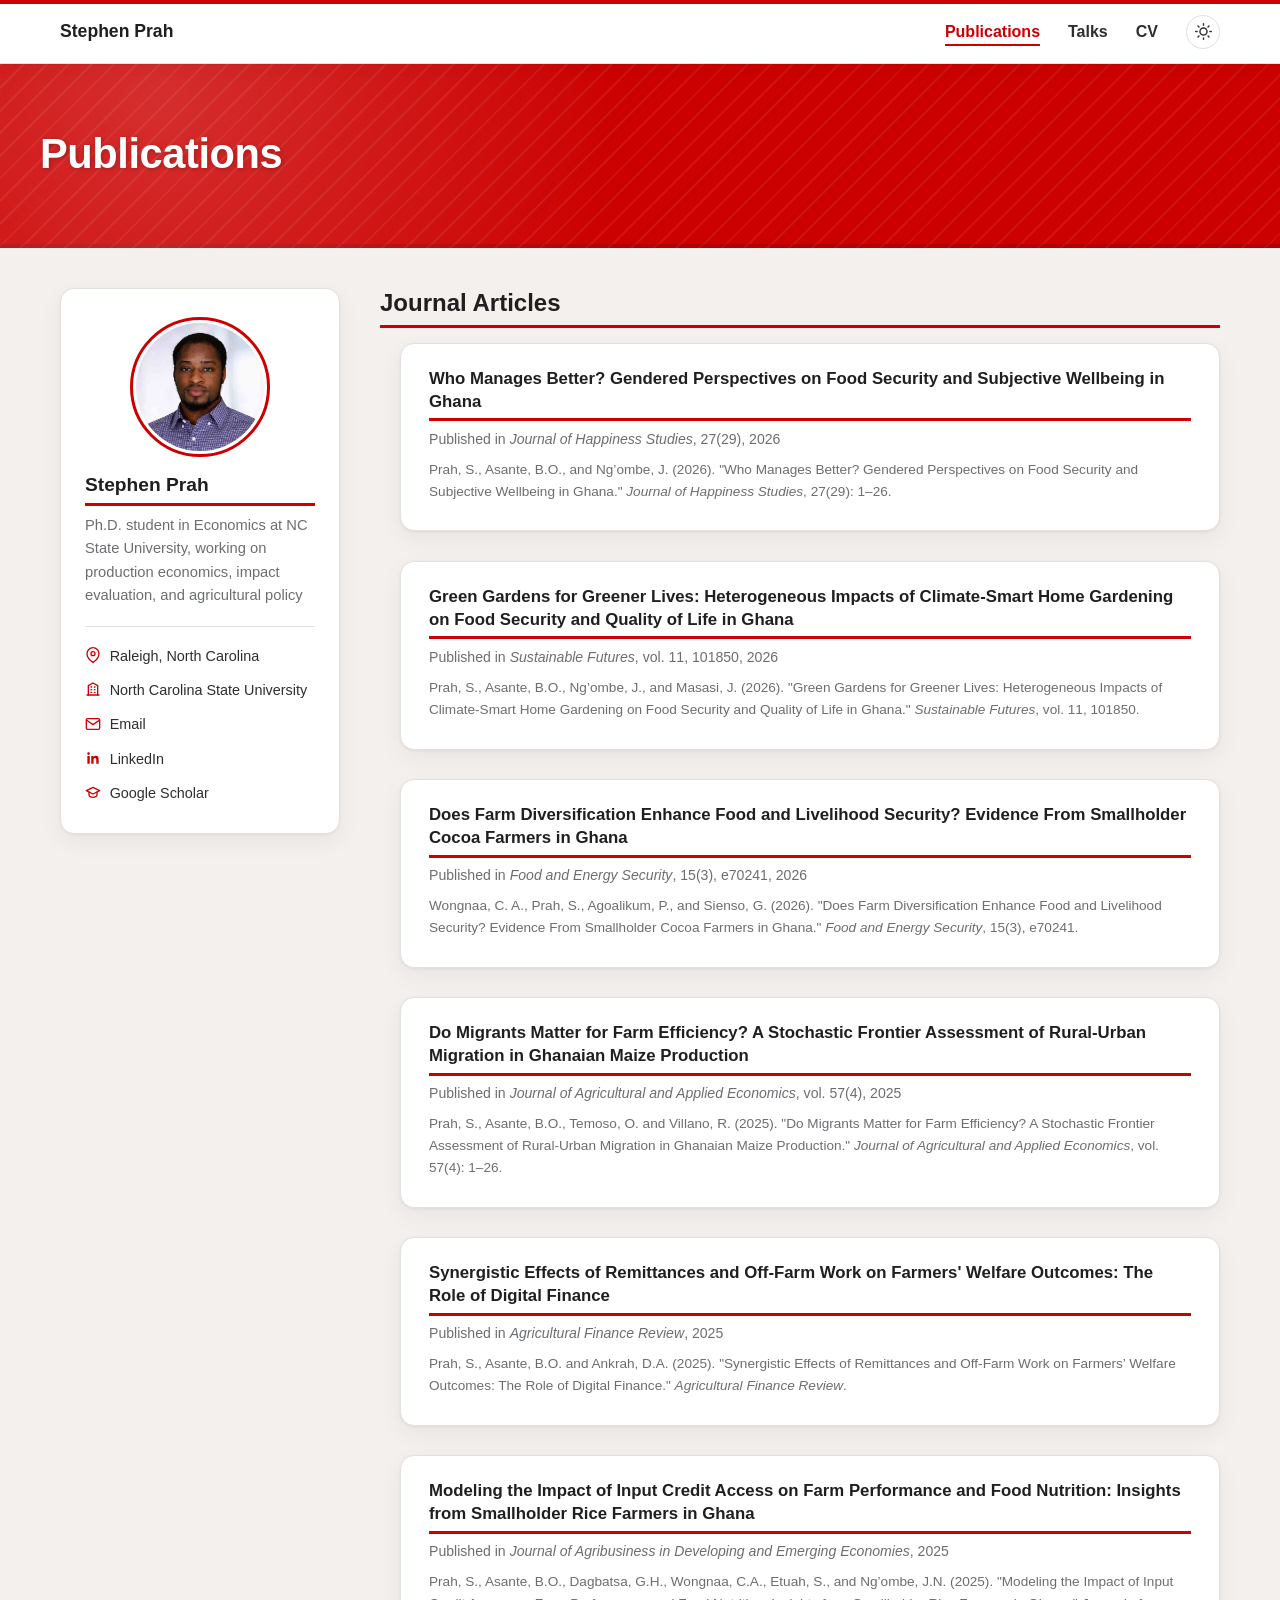
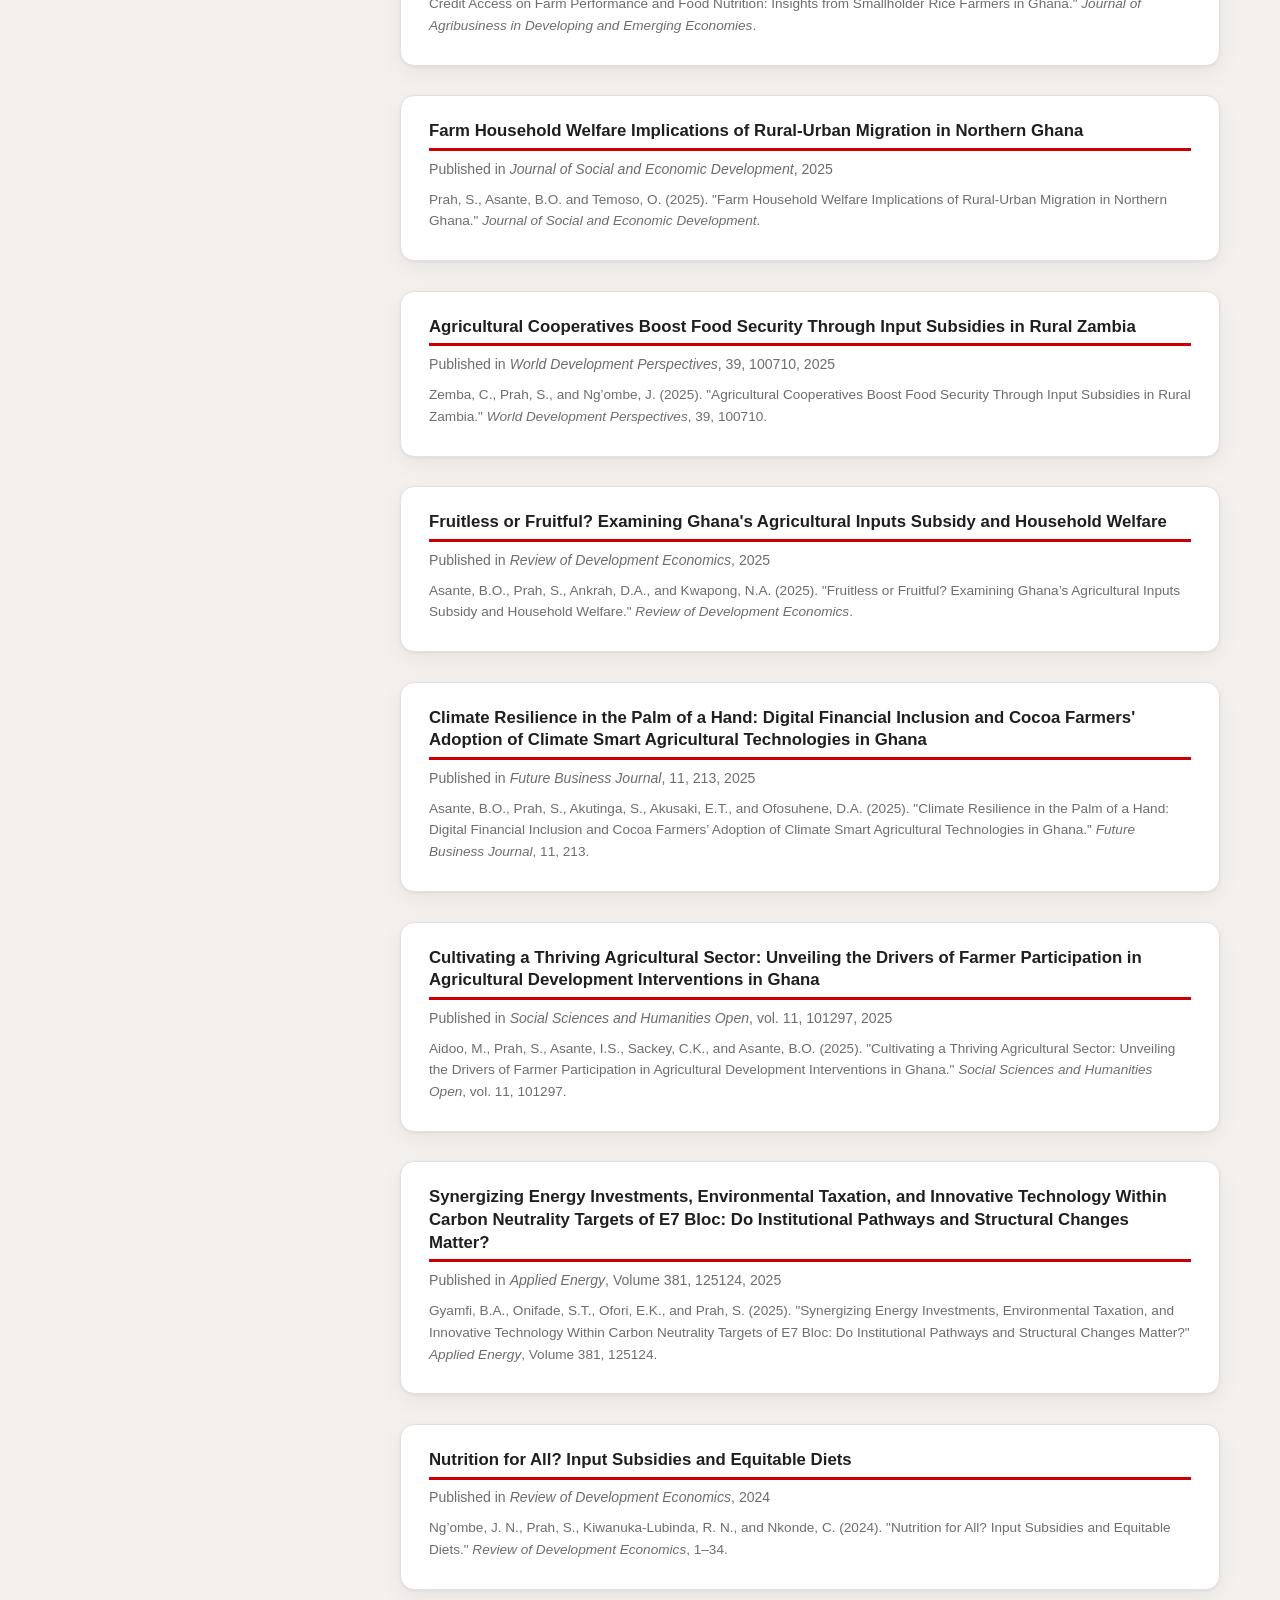
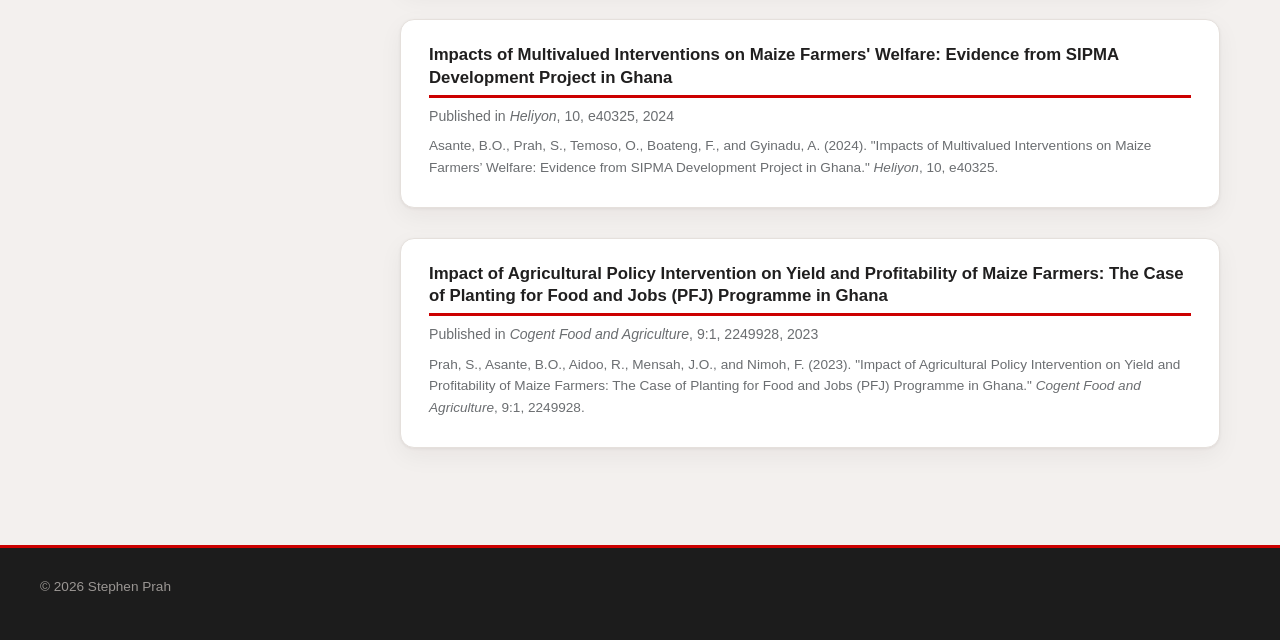
==== publications.html @ 82291e4b "removed duplicate publications" ====
<!doctype html>
<html lang="en">
<head>
<meta charset="utf-8">
<meta name="viewport" content="width=device-width, initial-scale=1">
<title>Publications | Stephen Prah</title>
<meta name="description" content="Selected publications by Stephen Prah">
<link rel="icon" type="image/svg+xml" href="images/favicon.svg">
<link rel="icon" type="image/png" sizes="32x32" href="images/favicon-32x32.png">
<link rel="stylesheet" href="assets/css/style.css">
<script>
  (function(){var p=new URLSearchParams(location.search);var u=p.get("theme");var t=(u==="dark"||u==="light")?u:localStorage.getItem("theme");if(t==="dark"||t==="light"){document.documentElement.setAttribute("data-theme",t);try{localStorage.setItem("theme",t);}catch(e){}}})();
</script>
</head>
<body>

<header class="masthead">
  <div class="masthead__inner">
    <a class="site-title" href="index.html">Stephen Prah</a>
    <nav class="nav">
      <ul class="nav__links">
        <li><a href="publications.html" aria-current="page">Publications</a></li>
        <li><a href="talks.html">Talks</a></li>
        <li><a href="cv.html">CV</a></li>
      </ul>
      <button class="theme-toggle" type="button" aria-label="Toggle dark mode">
        <svg class="icon-sun" viewBox="0 0 24 24" fill="none" stroke="currentColor" stroke-width="2" stroke-linecap="round" stroke-linejoin="round"><circle cx="12" cy="12" r="5"></circle><path d="M12 1v2M12 21v2M4.22 4.22l1.42 1.42M18.36 18.36l1.42 1.42M1 12h2M21 12h2M4.22 19.78l1.42-1.42M18.36 5.64l1.42-1.42"></path></svg>
        <svg class="icon-moon" viewBox="0 0 24 24" fill="none" stroke="currentColor" stroke-width="2" stroke-linecap="round" stroke-linejoin="round"><path d="M21 12.79A9 9 0 1 1 11.21 3 7 7 0 0 0 21 12.79z"></path></svg>
      </button>
      <button class="nav-toggle" type="button" aria-label="Toggle navigation" aria-expanded="false">
        <svg viewBox="0 0 24 24" fill="none" stroke="currentColor" stroke-width="2" stroke-linecap="round" stroke-linejoin="round"><line x1="3" y1="6" x2="21" y2="6"></line><line x1="3" y1="12" x2="21" y2="12"></line><line x1="3" y1="18" x2="21" y2="18"></line></svg>
      </button>
    </nav>
  </div>
</header>

<section class="hero">
  <div class="hero__inner">
    <h1>Publications</h1>
  </div>
</section>

<div class="layout">
  <aside class="sidebar">
    <div class="sidebar__card">
      <img class="avatar" src="images/profile_steve.jpg" alt="Stephen Prah">
      <h2 class="sidebar__name">Stephen Prah</h2>
      <p class="sidebar__bio">Ph.D. student in Economics at NC State University, working on production economics, impact evaluation, and agricultural policy</p>
      <ul class="sidebar__meta">
        <li>
          <svg viewBox="0 0 24 24" fill="none" stroke="currentColor" stroke-width="2" stroke-linecap="round" stroke-linejoin="round"><path d="M21 10c0 7-9 13-9 13s-9-6-9-13a9 9 0 0 1 18 0z"></path><circle cx="12" cy="10" r="3"></circle></svg>
          Raleigh, North Carolina
        </li>
        <li>
          <svg viewBox="0 0 24 24" fill="none" stroke="currentColor" stroke-width="2" stroke-linecap="round" stroke-linejoin="round"><path d="M3 21h18"></path><path d="M5 21V7l7-4 7 4v14"></path><path d="M9 9h1"></path><path d="M14 9h1"></path><path d="M9 13h1"></path><path d="M14 13h1"></path><path d="M9 17h1"></path><path d="M14 17h1"></path></svg>
          North Carolina State University
        </li>
        <li>
          <svg viewBox="0 0 24 24" fill="none" stroke="currentColor" stroke-width="2" stroke-linecap="round" stroke-linejoin="round"><path d="M4 4h16c1.1 0 2 .9 2 2v12c0 1.1-.9 2-2 2H4c-1.1 0-2-.9-2-2V6c0-1.1.9-2 2-2z"></path><path d="M22 6l-10 7L2 6"></path></svg>
          <a href="mailto:sprah@ncsu.edu">Email</a>
        </li>
        <li>
          <svg viewBox="0 0 24 24" fill="currentColor"><path d="M20.45 20.45h-3.55v-5.57c0-1.33-.02-3.04-1.85-3.04-1.85 0-2.14 1.45-2.14 2.94v5.67H9.36V9h3.41v1.56h.05c.47-.9 1.64-1.85 3.38-1.85 3.6 0 4.27 2.37 4.27 5.46v6.28zM5.34 7.43a2.06 2.06 0 1 1 0-4.12 2.06 2.06 0 0 1 0 4.12zM7.12 20.45H3.56V9h3.56v11.45z"/></svg>
          <a href="https://www.linkedin.com/in/stephen-prah-012b90111/" target="_blank" rel="noopener">LinkedIn</a>
        </li>
        <li>
          <svg viewBox="0 0 24 24" fill="none" stroke="currentColor" stroke-width="2" stroke-linecap="round" stroke-linejoin="round"><path d="M22 10L12 5 2 10l10 5 10-5z"></path><path d="M6 12v5c0 1.1 2.7 3 6 3s6-1.9 6-3v-5"></path></svg>
          <a href="https://scholar.google.com/citations?user=n-KJmvEAAAAJ&hl=id" target="_blank" rel="noopener">Google Scholar</a>
        </li>
      </ul>
    </div>
  </aside>

  <main class="content">
    <h2>Journal Articles</h2>
    <ul class="entry-list">

     
      <li class="entry-card">
        <h3>Who Manages Better? Gendered Perspectives on Food Security and Subjective Wellbeing in Ghana</h3>
        <p class="entry-venue">Published in <i>Journal of Happiness Studies</i>, 27(29), 2026</p>
        <p class="entry-citation">Prah, S., Asante, B.O., and Ng&rsquo;ombe, J. (2026). &quot;Who Manages Better? Gendered Perspectives on Food Security and Subjective Wellbeing in Ghana.&quot; <i>Journal of Happiness Studies</i>, 27(29): 1&ndash;26.</p>
      </li>

      <li class="entry-card">
        <h3>Green Gardens for Greener Lives: Heterogeneous Impacts of Climate-Smart Home Gardening on Food Security and Quality of Life in Ghana</h3>
        <p class="entry-venue">Published in <i>Sustainable Futures</i>, vol. 11, 101850, 2026</p>
        <p class="entry-citation">Prah, S., Asante, B.O., Ng&rsquo;ombe, J., and Masasi, J. (2026). &quot;Green Gardens for Greener Lives: Heterogeneous Impacts of Climate-Smart Home Gardening on Food Security and Quality of Life in Ghana.&quot; <i>Sustainable Futures</i>, vol. 11, 101850.</p>
      </li>

      <li class="entry-card">
        <h3>Does Farm Diversification Enhance Food and Livelihood Security? Evidence From Smallholder Cocoa Farmers in Ghana</h3>
        <p class="entry-venue">Published in <i>Food and Energy Security</i>, 15(3), e70241, 2026</p>
        <p class="entry-citation">Wongnaa, C. A., Prah, S., Agoalikum, P., and Sienso, G. (2026). &quot;Does Farm Diversification Enhance Food and Livelihood Security? Evidence From Smallholder Cocoa Farmers in Ghana.&quot; <i>Food and Energy Security</i>, 15(3), e70241.</p>
      </li>

      <li class="entry-card">
        <h3>Do Migrants Matter for Farm Efficiency? A Stochastic Frontier Assessment of Rural-Urban Migration in Ghanaian Maize Production</h3>
        <p class="entry-venue">Published in <i>Journal of Agricultural and Applied Economics</i>, vol. 57(4), 2025</p>
        <p class="entry-citation">Prah, S., Asante, B.O., Temoso, O. and Villano, R. (2025). &quot;Do Migrants Matter for Farm Efficiency? A Stochastic Frontier Assessment of Rural-Urban Migration in Ghanaian Maize Production.&quot; <i>Journal of Agricultural and Applied Economics</i>, vol. 57(4): 1&ndash;26.</p>
      </li>

      <li class="entry-card">
        <h3>Synergistic Effects of Remittances and Off-Farm Work on Farmers' Welfare Outcomes: The Role of Digital Finance</h3>
        <p class="entry-venue">Published in <i>Agricultural Finance Review</i>, 2025</p>
        <p class="entry-citation">Prah, S., Asante, B.O. and Ankrah, D.A. (2025). &quot;Synergistic Effects of Remittances and Off-Farm Work on Farmers&rsquo; Welfare Outcomes: The Role of Digital Finance.&quot; <i>Agricultural Finance Review</i>.</p>
      </li>

      <li class="entry-card">
        <h3>Modeling the Impact of Input Credit Access on Farm Performance and Food Nutrition: Insights from Smallholder Rice Farmers in Ghana</h3>
        <p class="entry-venue">Published in <i>Journal of Agribusiness in Developing and Emerging Economies</i>, 2025</p>
        <p class="entry-citation">Prah, S., Asante, B.O., Dagbatsa, G.H., Wongnaa, C.A., Etuah, S., and Ng&rsquo;ombe, J.N. (2025). &quot;Modeling the Impact of Input Credit Access on Farm Performance and Food Nutrition: Insights from Smallholder Rice Farmers in Ghana.&quot; <i>Journal of Agribusiness in Developing and Emerging Economies</i>.</p>
      </li>

      <li class="entry-card">
        <h3>Farm Household Welfare Implications of Rural-Urban Migration in Northern Ghana</h3>
        <p class="entry-venue">Published in <i>Journal of Social and Economic Development</i>, 2025</p>
        <p class="entry-citation">Prah, S., Asante, B.O. and Temoso, O. (2025). &quot;Farm Household Welfare Implications of Rural-Urban Migration in Northern Ghana.&quot; <i>Journal of Social and Economic Development</i>.</p>
      </li>

      <li class="entry-card">
        <h3>Agricultural Cooperatives Boost Food Security Through Input Subsidies in Rural Zambia</h3>
        <p class="entry-venue">Published in <i>World Development Perspectives</i>, 39, 100710, 2025</p>
        <p class="entry-citation">Zemba, C., Prah, S., and Ng&rsquo;ombe, J. (2025). &quot;Agricultural Cooperatives Boost Food Security Through Input Subsidies in Rural Zambia.&quot; <i>World Development Perspectives</i>, 39, 100710.</p>
      </li>

      <li class="entry-card">
        <h3>Fruitless or Fruitful? Examining Ghana's Agricultural Inputs Subsidy and Household Welfare</h3>
        <p class="entry-venue">Published in <i>Review of Development Economics</i>, 2025</p>
        <p class="entry-citation">Asante, B.O., Prah, S., Ankrah, D.A., and Kwapong, N.A. (2025). &quot;Fruitless or Fruitful? Examining Ghana&rsquo;s Agricultural Inputs Subsidy and Household Welfare.&quot; <i>Review of Development Economics</i>.</p>
      </li>

      <li class="entry-card">
        <h3>Climate Resilience in the Palm of a Hand: Digital Financial Inclusion and Cocoa Farmers' Adoption of Climate Smart Agricultural Technologies in Ghana</h3>
        <p class="entry-venue">Published in <i>Future Business Journal</i>, 11, 213, 2025</p>
        <p class="entry-citation">Asante, B.O., Prah, S., Akutinga, S., Akusaki, E.T., and Ofosuhene, D.A. (2025). &quot;Climate Resilience in the Palm of a Hand: Digital Financial Inclusion and Cocoa Farmers&rsquo; Adoption of Climate Smart Agricultural Technologies in Ghana.&quot; <i>Future Business Journal</i>, 11, 213.</p>
      </li>

      <li class="entry-card">
        <h3>Cultivating a Thriving Agricultural Sector: Unveiling the Drivers of Farmer Participation in Agricultural Development Interventions in Ghana</h3>
        <p class="entry-venue">Published in <i>Social Sciences and Humanities Open</i>, vol. 11, 101297, 2025</p>
        <p class="entry-citation">Aidoo, M., Prah, S., Asante, I.S., Sackey, C.K., and Asante, B.O. (2025). &quot;Cultivating a Thriving Agricultural Sector: Unveiling the Drivers of Farmer Participation in Agricultural Development Interventions in Ghana.&quot; <i>Social Sciences and Humanities Open</i>, vol. 11, 101297.</p>
      </li>

      <li class="entry-card">
        <h3>Synergizing Energy Investments, Environmental Taxation, and Innovative Technology Within Carbon Neutrality Targets of E7 Bloc: Do Institutional Pathways and Structural Changes Matter?</h3>
        <p class="entry-venue">Published in <i>Applied Energy</i>, Volume 381, 125124, 2025</p>
        <p class="entry-citation">Gyamfi, B.A., Onifade, S.T., Ofori, E.K., and Prah, S. (2025). &quot;Synergizing Energy Investments, Environmental Taxation, and Innovative Technology Within Carbon Neutrality Targets of E7 Bloc: Do Institutional Pathways and Structural Changes Matter?&quot; <i>Applied Energy</i>, Volume 381, 125124.</p>
      </li>

      <li class="entry-card">
        <h3>Nutrition for All? Input Subsidies and Equitable Diets</h3>
        <p class="entry-venue">Published in <i>Review of Development Economics</i>, 2024</p>
        <p class="entry-citation">Ng&rsquo;ombe, J. N., Prah, S., Kiwanuka-Lubinda, R. N., and Nkonde, C. (2024). &quot;Nutrition for All? Input Subsidies and Equitable Diets.&quot; <i>Review of Development Economics</i>, 1&ndash;34.</p>
      </li>

      <li class="entry-card">
        <h3>Impacts of Multivalued Interventions on Maize Farmers' Welfare: Evidence from SIPMA Development Project in Ghana</h3>
        <p class="entry-venue">Published in <i>Heliyon</i>, 10, e40325, 2024</p>
        <p class="entry-citation">Asante, B.O., Prah, S., Temoso, O., Boateng, F., and Gyinadu, A. (2024). &quot;Impacts of Multivalued Interventions on Maize Farmers&rsquo; Welfare: Evidence from SIPMA Development Project in Ghana.&quot; <i>Heliyon</i>, 10, e40325.</p>
      </li>

      <li class="entry-card">
        <h3>Impact of Agricultural Policy Intervention on Yield and Profitability of Maize Farmers: The Case of Planting for Food and Jobs (PFJ) Programme in Ghana</h3>
        <p class="entry-venue">Published in <i>Cogent Food and Agriculture</i>, 9:1, 2249928, 2023</p>
        <p class="entry-citation">Prah, S., Asante, B.O., Aidoo, R., Mensah, J.O., and Nimoh, F. (2023). &quot;Impact of Agricultural Policy Intervention on Yield and Profitability of Maize Farmers: The Case of Planting for Food and Jobs (PFJ) Programme in Ghana.&quot; <i>Cogent Food and Agriculture</i>, 9:1, 2249928.</p>
      </li>

    </ul>
  </main>
</div>

<footer class="site-footer">
  <div class="site-footer__inner">
    <p>&copy; 2026 Stephen Prah</p>
  </div>
</footer>

<script src="assets/js/main.js"></script>
</body>
</html>
---- assets/css/style.css ----
/* ==========================================================================
   Stephen Prah — personal site
   Design system: NC State red brand, tinted canvas + elevated white cards,
   textured hero bands, pill tags. Plain CSS, no build step, light/dark mode
   via [data-theme] with a localStorage-backed toggle (falls back to the
   OS preference on first visit).
   ========================================================================== */

/* -----------------------------------------------------------------------
   Tokens
   ----------------------------------------------------------------------- */
:root {
  --red: #cc0000;
  --red-hover: #a30000;
  --red-tint: rgba(204, 0, 0, 0.08);
  --red-border-tint: rgba(204, 0, 0, 0.28);

  --canvas: #f3f0ee;
  --card-bg: #ffffff;
  --card-border: #e5e0dc;
  --card-shadow: 0 1px 3px rgba(31, 25, 22, 0.06), 0 8px 24px rgba(31, 25, 22, 0.05);
  --card-shadow-hover: 0 4px 10px rgba(31, 25, 22, 0.1), 0 14px 32px rgba(31, 25, 22, 0.08);

  --text: #2c2e30;
  --text-light: #6b6e71;
  --heading: #201f1f;

  --masthead-bg: #ffffff;
  --masthead-border: #e5e0dc;

  --footer-bg: #1c1c1c;
  --footer-text: #d8d5d2;
  --footer-text-muted: #9a9693;

  --radius: 14px;
  --radius-sm: 8px;
  --masthead-height: 64px;
  --transition: all 0.2s ease-in-out;
}

@media (prefers-color-scheme: dark) {
  :root:not([data-theme="light"]) {
    --red: #d63333;
    --red-hover: #e05a5a;
    --red-tint: rgba(214, 51, 51, 0.14);
    --red-border-tint: rgba(214, 51, 51, 0.4);

    --canvas: #121212;
    --card-bg: #201f1f;
    --card-border: #333030;
    --card-shadow: 0 1px 3px rgba(0, 0, 0, 0.4), 0 8px 24px rgba(0, 0, 0, 0.35);
    --card-shadow-hover: 0 4px 10px rgba(0, 0, 0, 0.5), 0 14px 32px rgba(0, 0, 0, 0.4);

    --text: #f2f2f2;
    --text-light: #b7b3b0;
    --heading: #f8f6f5;

    --masthead-bg: #1c1c1c;
    --masthead-border: #333030;

    --footer-bg: #0d0d0d;
  }
}

:root[data-theme="dark"] {
  --red: #d63333;
  --red-hover: #e05a5a;
  --red-tint: rgba(214, 51, 51, 0.14);
  --red-border-tint: rgba(214, 51, 51, 0.4);

  --canvas: #121212;
  --card-bg: #201f1f;
  --card-border: #333030;
  --card-shadow: 0 1px 3px rgba(0, 0, 0, 0.4), 0 8px 24px rgba(0, 0, 0, 0.35);
  --card-shadow-hover: 0 4px 10px rgba(0, 0, 0, 0.5), 0 14px 32px rgba(0, 0, 0, 0.4);

  --text: #f2f2f2;
  --text-light: #b7b3b0;
  --heading: #f8f6f5;

  --masthead-bg: #1c1c1c;
  --masthead-border: #333030;

  --footer-bg: #0d0d0d;
}

/* -----------------------------------------------------------------------
   Reset / base
   ----------------------------------------------------------------------- */
* { box-sizing: border-box; }

html {
  scroll-behavior: smooth;
}

body {
  margin: 0;
  padding-top: var(--masthead-height);
  background: var(--canvas);
  color: var(--text);
  font-family: -apple-system, "Segoe UI", Roboto, Helvetica, Arial, sans-serif;
  line-height: 1.6;
  -webkit-font-smoothing: antialiased;
  transition: background-color 0.2s ease, color 0.2s ease;
}

img { max-width: 100%; display: block; }

a {
  color: var(--red);
  text-decoration: underline;
  text-underline-offset: 2px;
}
a:hover { color: var(--red-hover); }

h1, h2, h3, h4 {
  color: var(--heading);
  line-height: 1.25;
  font-weight: 800;
}

h2 {
  font-size: 1.5rem;
  margin: 2em 0 0.6em;
  padding-bottom: 0.3em;
  border-bottom: 3px solid var(--red);
}
h2:first-child { margin-top: 0; }

h3 { font-size: 1.1rem; margin: 0 0 0.25em; }

p { margin: 0 0 1.1em; }

ul.plain, ul.plain li { list-style: none; margin: 0; padding: 0; }

.visually-hidden {
  position: absolute;
  width: 1px; height: 1px;
  overflow: hidden;
  clip: rect(0 0 0 0);
  white-space: nowrap;
}

/* -----------------------------------------------------------------------
   Masthead / nav
   ----------------------------------------------------------------------- */
.masthead {
  position: fixed;
  top: 0; left: 0; right: 0;
  height: var(--masthead-height);
  background: var(--masthead-bg);
  border-bottom: 1px solid var(--masthead-border);
  box-shadow: 0 1px 0 rgba(0, 0, 0, 0.04), 0 6px 16px rgba(31, 25, 22, 0.04);
  z-index: 100;
}

.masthead::before {
  content: "";
  position: absolute;
  top: 0; left: 0; width: 100%; height: 4px;
  background: var(--red);
}

.masthead__inner {
  max-width: 1200px;
  height: 100%;
  margin: 0 auto;
  padding: 0 1.25em;
  display: flex;
  align-items: center;
  justify-content: space-between;
  gap: 1em;
}

.site-title {
  font-weight: 800;
  font-size: 1.1rem;
  color: var(--heading);
  text-decoration: none;
  white-space: nowrap;
}
.site-title:hover { color: var(--heading); }

.nav {
  display: flex;
  align-items: center;
  gap: 1.75em;
}

.nav__links {
  display: flex;
  gap: 1.75em;
  list-style: none;
  margin: 0;
  padding: 0;
}

.nav__links a {
  color: var(--text);
  text-decoration: none;
  font-weight: 600;
  padding-bottom: 4px;
  border-bottom: 2px solid transparent;
}

.nav__links a:hover { color: var(--red); }

.nav__links a[aria-current="page"] {
  color: var(--red);
  border-bottom-color: var(--red);
}

.theme-toggle {
  display: inline-flex;
  align-items: center;
  justify-content: center;
  width: 34px; height: 34px;
  border-radius: 50%;
  border: 1px solid var(--card-border);
  background: var(--card-bg);
  color: var(--text);
  cursor: pointer;
  padding: 0;
}
.theme-toggle:hover { border-color: var(--red); color: var(--red); }
.theme-toggle svg { width: 17px; height: 17px; }
.theme-toggle .icon-moon { display: none; }
:root[data-theme="dark"] .theme-toggle .icon-sun { display: none; }
:root[data-theme="dark"] .theme-toggle .icon-moon { display: block; }

.nav-toggle {
  display: none;
  width: 34px; height: 34px;
  border: none;
  background: transparent;
  color: var(--text);
  cursor: pointer;
  padding: 0;
  align-items: center;
  justify-content: center;
}
.nav-toggle svg { width: 22px; height: 22px; }

@media (max-width: 720px) {
  .nav-toggle { display: inline-flex; }

  .nav__links {
    position: fixed;
    top: var(--masthead-height);
    left: 0; right: 0;
    flex-direction: column;
    gap: 0;
    background: var(--masthead-bg);
    border-bottom: 1px solid var(--masthead-border);
    max-height: 0;
    overflow: hidden;
    transition: max-height 0.2s ease;
  }

  .nav__links.is-open { max-height: 320px; }

  .nav__links li { width: 100%; }

  .nav__links a {
    display: block;
    padding: 0.9em 1.25em;
    border-bottom: 1px solid var(--masthead-border);
  }
}

/* -----------------------------------------------------------------------
   Hero band
   ----------------------------------------------------------------------- */
.hero {
  position: relative;
  padding: 4em 1.25em 3.5em;
  background-color: var(--red);
  background-image:
    radial-gradient(circle at 12% 18%, rgba(255, 255, 255, 0.18) 0%, rgba(255, 255, 255, 0) 42%),
    repeating-linear-gradient(135deg, rgba(255, 255, 255, 0.07) 0px, rgba(255, 255, 255, 0.07) 2px, rgba(255, 255, 255, 0) 2px, rgba(255, 255, 255, 0) 16px);
  border-bottom: 4px solid rgba(0, 0, 0, 0.12);
  color: #fff;
}

.hero__inner {
  max-width: 1200px;
  margin: 0 auto;
}

.hero h1 {
  margin: 0 0 0.2em;
  font-size: clamp(1.8rem, 4vw, 2.6rem);
  font-weight: 800;
  letter-spacing: -0.01em;
  color: #fff;
  text-shadow: 1px 1px 4px rgba(0, 0, 0, 0.25);
}

.hero p {
  margin: 0;
  font-size: 1.15rem;
  opacity: 0.94;
  text-shadow: 1px 1px 4px rgba(0, 0, 0, 0.2);
}

/* -----------------------------------------------------------------------
   Page layout
   ----------------------------------------------------------------------- */
.layout {
  max-width: 1200px;
  margin: 0 auto;
  padding: 2.5em 1.25em 4em;
  display: grid;
  grid-template-columns: 280px 1fr;
  gap: 2.5em;
  align-items: start;
}

@media (max-width: 900px) {
  .layout { grid-template-columns: 1fr; }
}

/* -----------------------------------------------------------------------
   Sidebar bio card
   ----------------------------------------------------------------------- */
.sidebar {
  position: sticky;
  top: calc(var(--masthead-height) + 2em);
}

@media (max-width: 900px) {
  .sidebar { position: static; }
}

.sidebar__card {
  background: var(--card-bg);
  border: 1px solid var(--card-border);
  border-radius: var(--radius);
  box-shadow: var(--card-shadow);
  padding: 1.75em 1.5em;
}

.avatar {
  width: 140px;
  height: 140px;
  border-radius: 50%;
  object-fit: cover;
  border: 3px solid var(--red);
  padding: 3px;
  margin: 0 auto 1em;
}

.sidebar__name {
  margin: 0 0 0.4em;
  font-size: 1.2rem;
  text-align: left;
}

.sidebar__bio {
  color: var(--text-light);
  font-size: 0.92rem;
  margin: 0 0 1.25em;
}

.sidebar__meta {
  list-style: none;
  margin: 0;
  padding: 1.1em 0 0;
  border-top: 1px solid var(--card-border);
  display: flex;
  flex-direction: column;
  gap: 0.7em;
}

.sidebar__meta li {
  display: flex;
  align-items: flex-start;
  gap: 0.6em;
  font-size: 0.9rem;
}

.sidebar__meta li a {
  color: var(--text);
  text-decoration: none;
}
.sidebar__meta li a:hover { color: var(--red); }

.sidebar__meta svg {
  flex: 0 0 auto;
  width: 16px;
  height: 16px;
  margin-top: 0.15em;
  color: var(--red);
}

/* -----------------------------------------------------------------------
   Main content
   ----------------------------------------------------------------------- */
.content { min-width: 0; }

.content > p:first-of-type { margin-top: 0; }

/* -----------------------------------------------------------------------
   Pills
   ----------------------------------------------------------------------- */
.pill-row {
  display: flex;
  flex-wrap: wrap;
  gap: 0.5em;
  margin: 0.75em 0 1.5em;
  padding: 0;
  list-style: none;
}

.pill {
  display: inline-block;
  padding: 0.4em 0.95em;
  border-radius: 999px;
  background: var(--red-tint);
  color: var(--red);
  border: 1px solid var(--red-border-tint);
  font-size: 0.85em;
  font-weight: 600;
  line-height: 1.4;
}

/* -----------------------------------------------------------------------
   Lists (CV bullet sections)
   ----------------------------------------------------------------------- */
.content ul:not(.pill-row):not(.plain) {
  padding-left: 1.25em;
  margin: 0 0 1.5em;
}
.content ul:not(.pill-row):not(.plain) li {
  margin-bottom: 0.6em;
}

.subtle-list {
  color: var(--text-light);
  font-size: 0.95rem;
}

/* -----------------------------------------------------------------------
   Entry cards (publications / talks)
   ----------------------------------------------------------------------- */
.entry-list {
  display: flex;
  flex-direction: column;
  gap: 1.25em;
  margin: 0 0 1.5em;
  padding: 0;
  list-style: none;
}

.entry-card {
  background: var(--card-bg);
  border: 1px solid var(--card-border);
  border-radius: var(--radius);
  padding: 1.5em 1.75em 1.75em;
  box-shadow: var(--card-shadow);
  transition: box-shadow 0.2s ease, transform 0.2s ease;
}

.entry-card:hover {
  box-shadow: var(--card-shadow-hover);
  transform: translateY(-2px);
}

.entry-card h3 {
  margin-bottom: 0.4em;
  padding-bottom: 0.3em;
  border-bottom: 3px solid var(--red);
  font-size: 1.05rem;
  line-height: 1.35;
}

.entry-card .entry-venue {
  font-size: 0.88rem;
  color: var(--text-light);
  margin: 0 0 0.6em;
}

.entry-card .entry-excerpt {
  margin: 0 0 0.6em;
}

.entry-card .entry-citation {
  font-size: 0.85rem;
  color: var(--text-light);
  margin: 0;
}

.entry-card--compact {
  padding: 1.1em 1.4em 1.3em;
}
.entry-card--compact h3 { font-size: 0.98rem; }

/* -----------------------------------------------------------------------
   Footer
   ----------------------------------------------------------------------- */
.site-footer {
  background: var(--footer-bg);
  color: var(--footer-text-muted);
  border-top: 3px solid var(--red);
  padding: 2em 1.25em;
  font-size: 0.85rem;
}

.site-footer__inner {
  max-width: 1200px;
  margin: 0 auto;
}

.site-footer a { color: var(--footer-text); }

/* -----------------------------------------------------------------------
   Utility
   ----------------------------------------------------------------------- */
.section-note {
  color: var(--text-light);
  font-size: 0.92rem;
  margin-top: -0.75em;
}
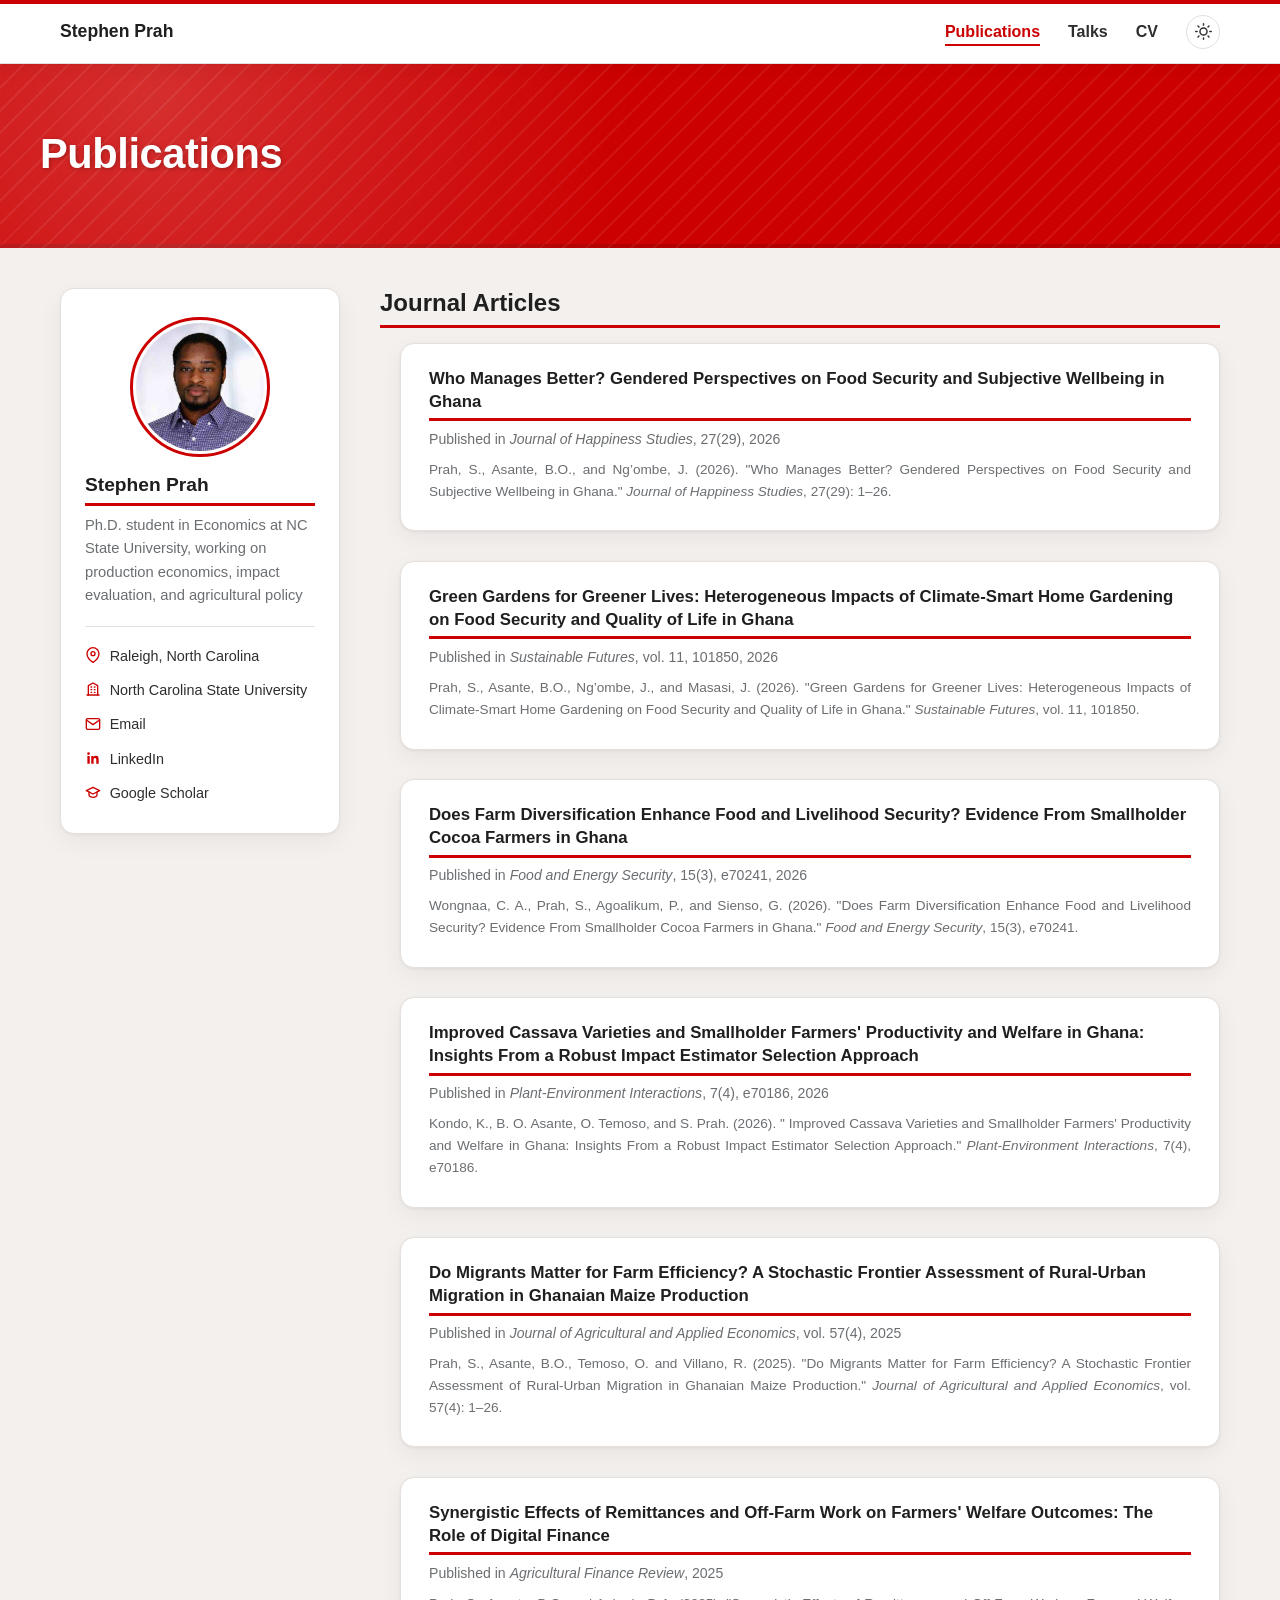
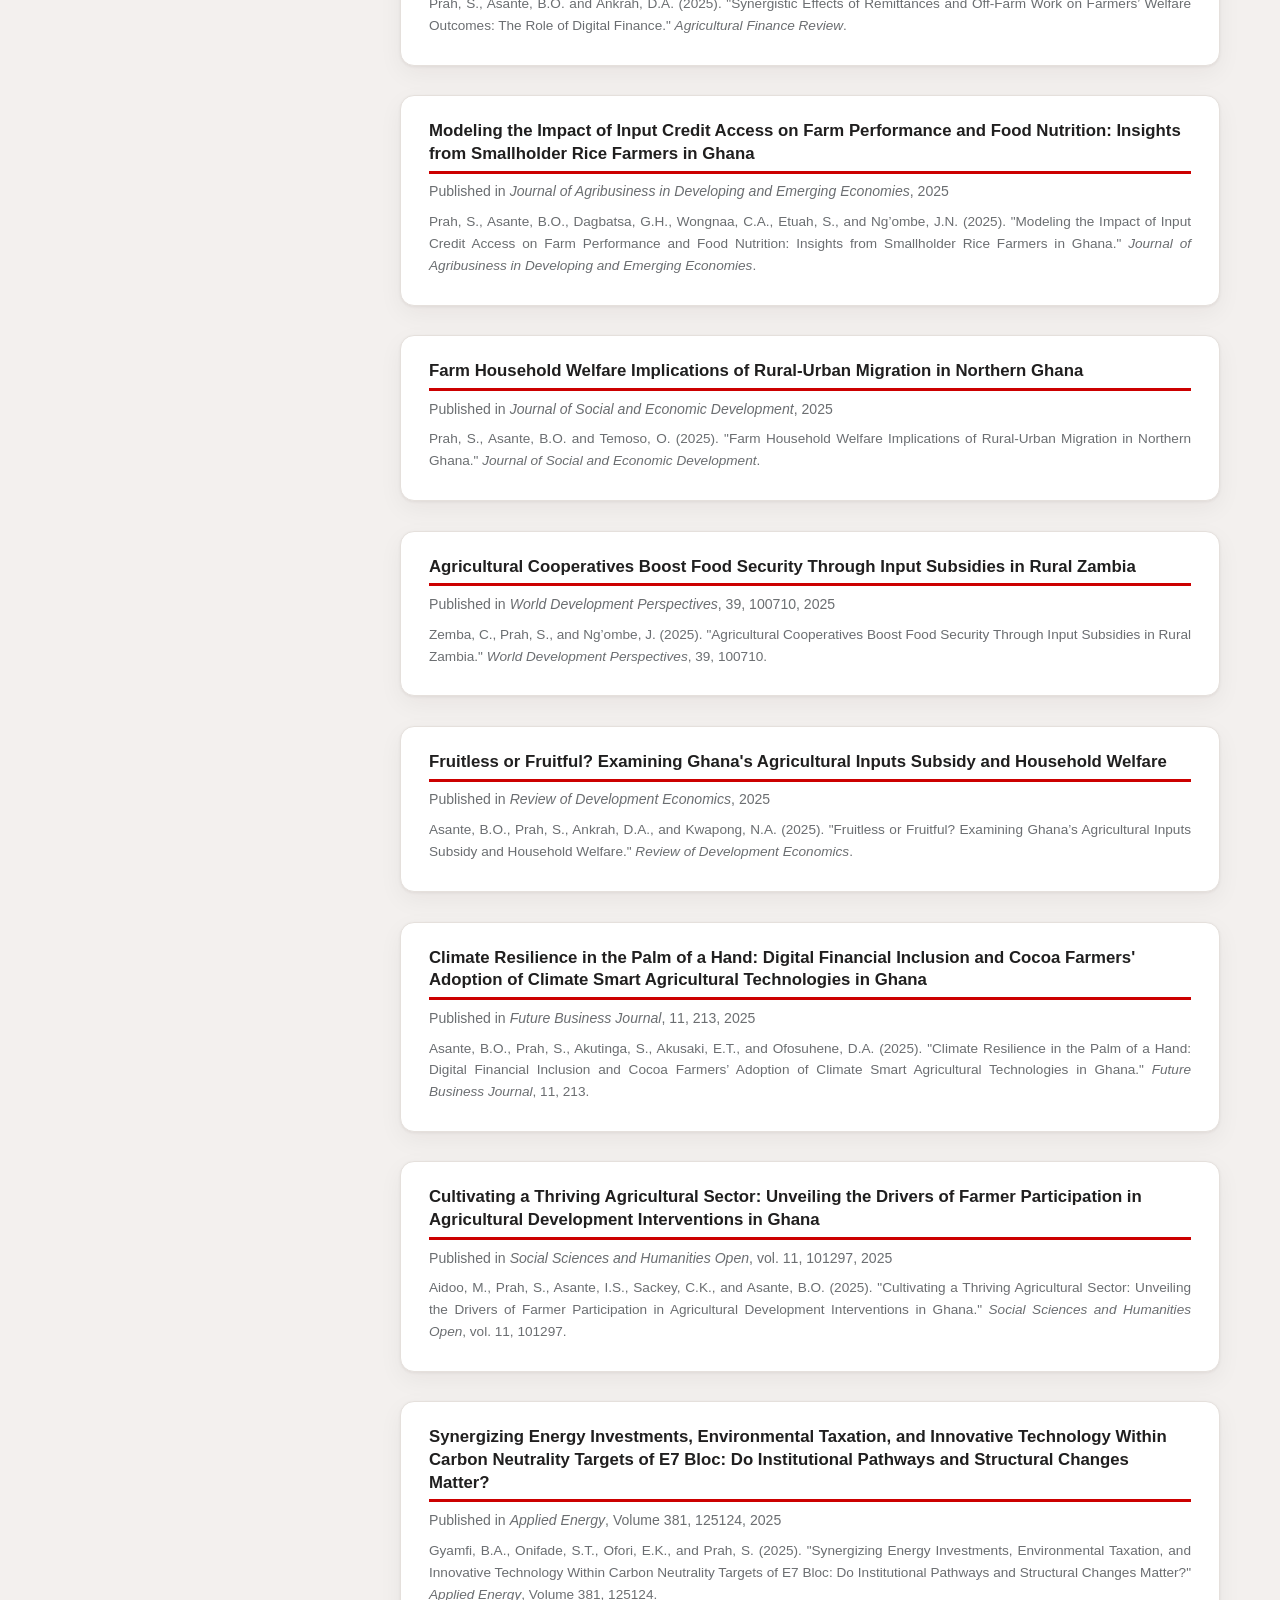
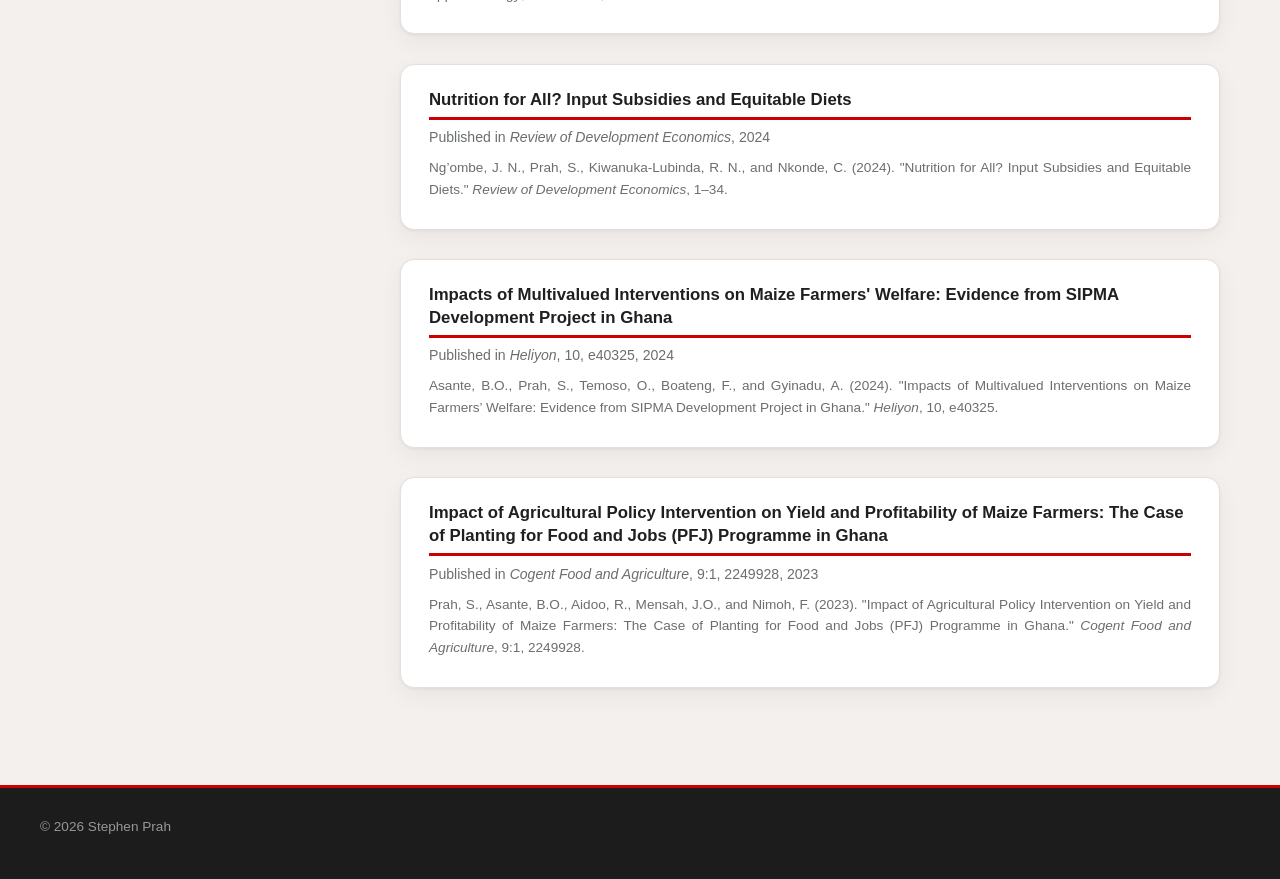
==== commit 1ba064b4: "updated publications" ====
--- a/publications.html
+++ b/publications.html
@@ -94,6 +94,12 @@
         <p class="entry-citation">Wongnaa, C. A., Prah, S., Agoalikum, P., and Sienso, G. (2026). &quot;Does Farm Diversification Enhance Food and Livelihood Security? Evidence From Smallholder Cocoa Farmers in Ghana.&quot; <i>Food and Energy Security</i>, 15(3), e70241.</p>
       </li>
 
+       <li class="entry-card">
+        <h3>Improved Cassava Varieties and Smallholder Farmers' Productivity and Welfare in Ghana: Insights From a Robust Impact Estimator Selection Approach</h3>
+        <p class="entry-venue">Published in <i>Plant-Environment Interactions</i>, 7(4), e70186, 2026</p>
+        <p class="entry-citation">Kondo, K., B. O. Asante, O. Temoso, and S. Prah. (2026). &quot; Improved Cassava Varieties and Smallholder Farmers' Productivity and Welfare in Ghana: Insights From a Robust Impact Estimator Selection Approach.&quot; <i>Plant-Environment Interactions</i>, 7(4), e70186.</p>
+      </li>
+
       <li class="entry-card">
         <h3>Do Migrants Matter for Farm Efficiency? A Stochastic Frontier Assessment of Rural-Urban Migration in Ghanaian Maize Production</h3>
         <p class="entry-venue">Published in <i>Journal of Agricultural and Applied Economics</i>, vol. 57(4), 2025</p>
--- a/assets/css/style.css
+++ b/assets/css/style.css
@@ -400,6 +400,8 @@
 
 .content > p:first-of-type { margin-top: 0; }
 
+.content p { text-align: justify; }
+
 /* -----------------------------------------------------------------------
    Pills
    ----------------------------------------------------------------------- */
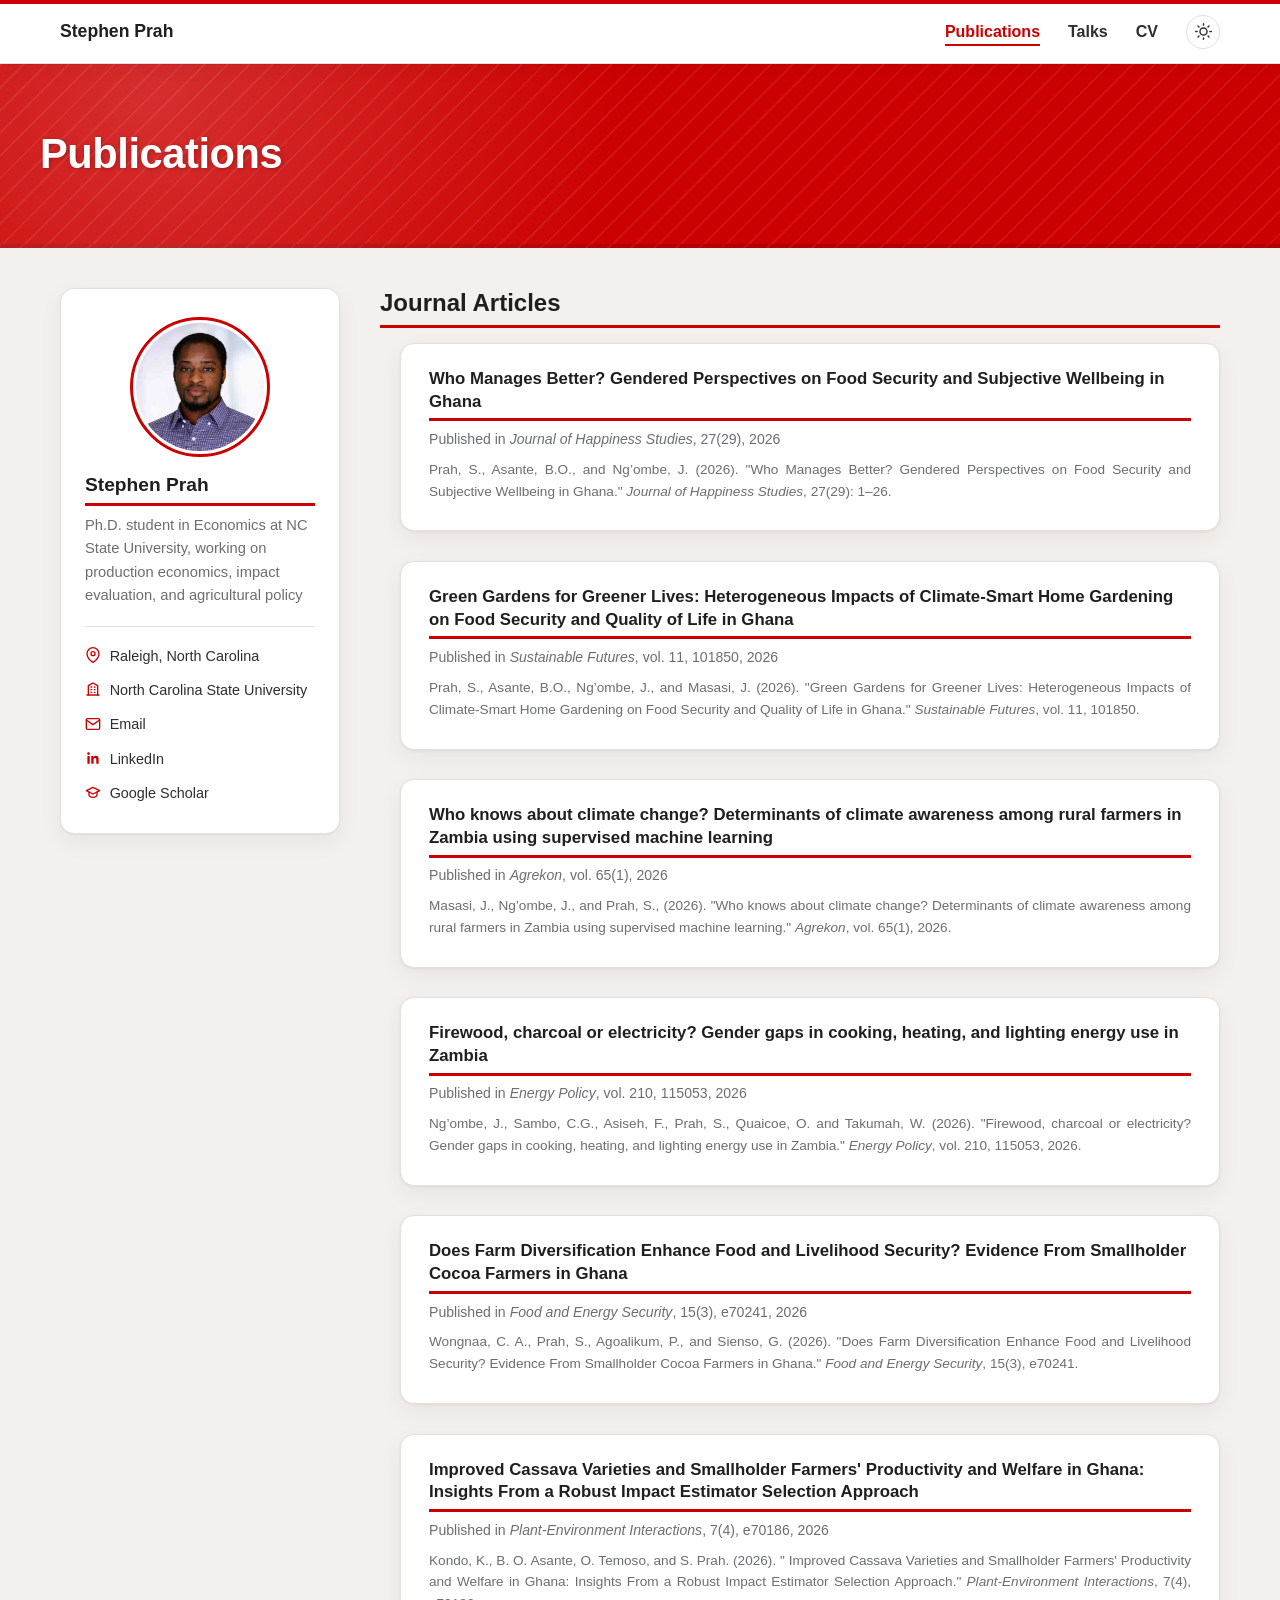
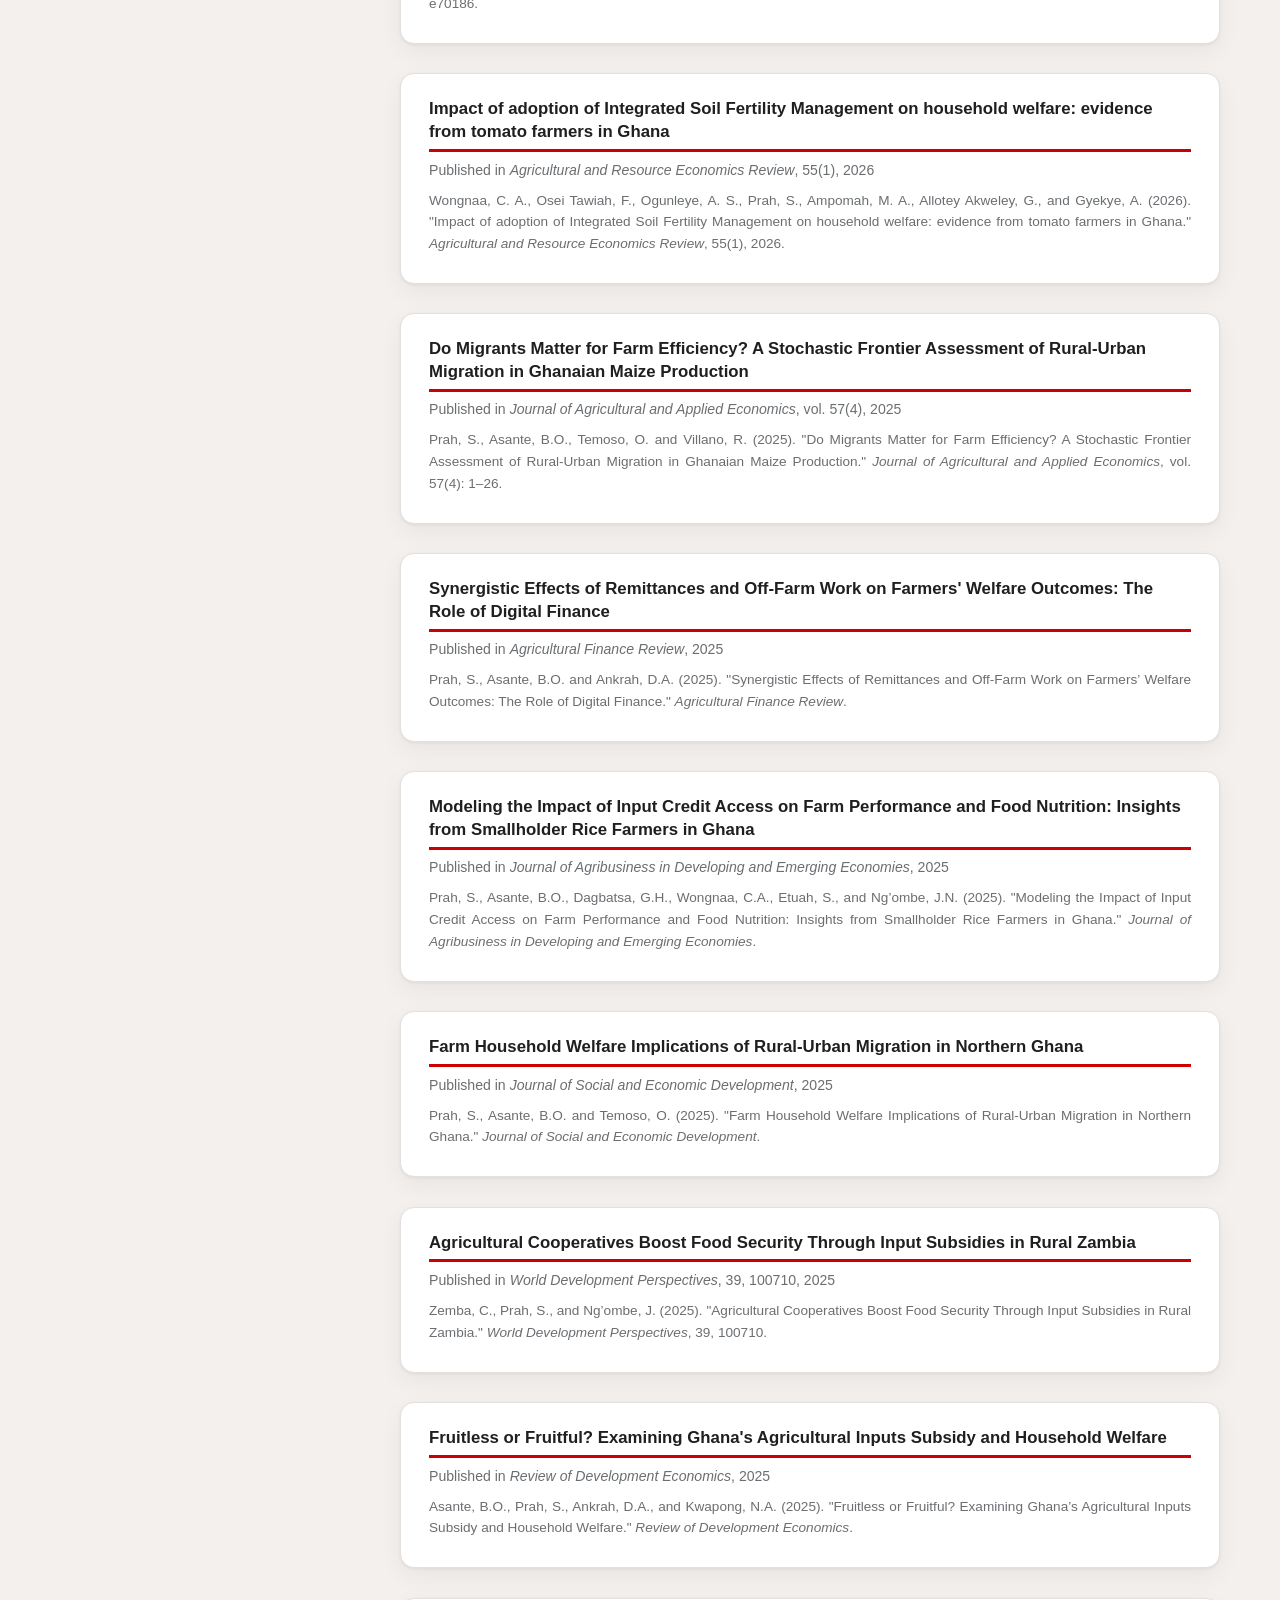
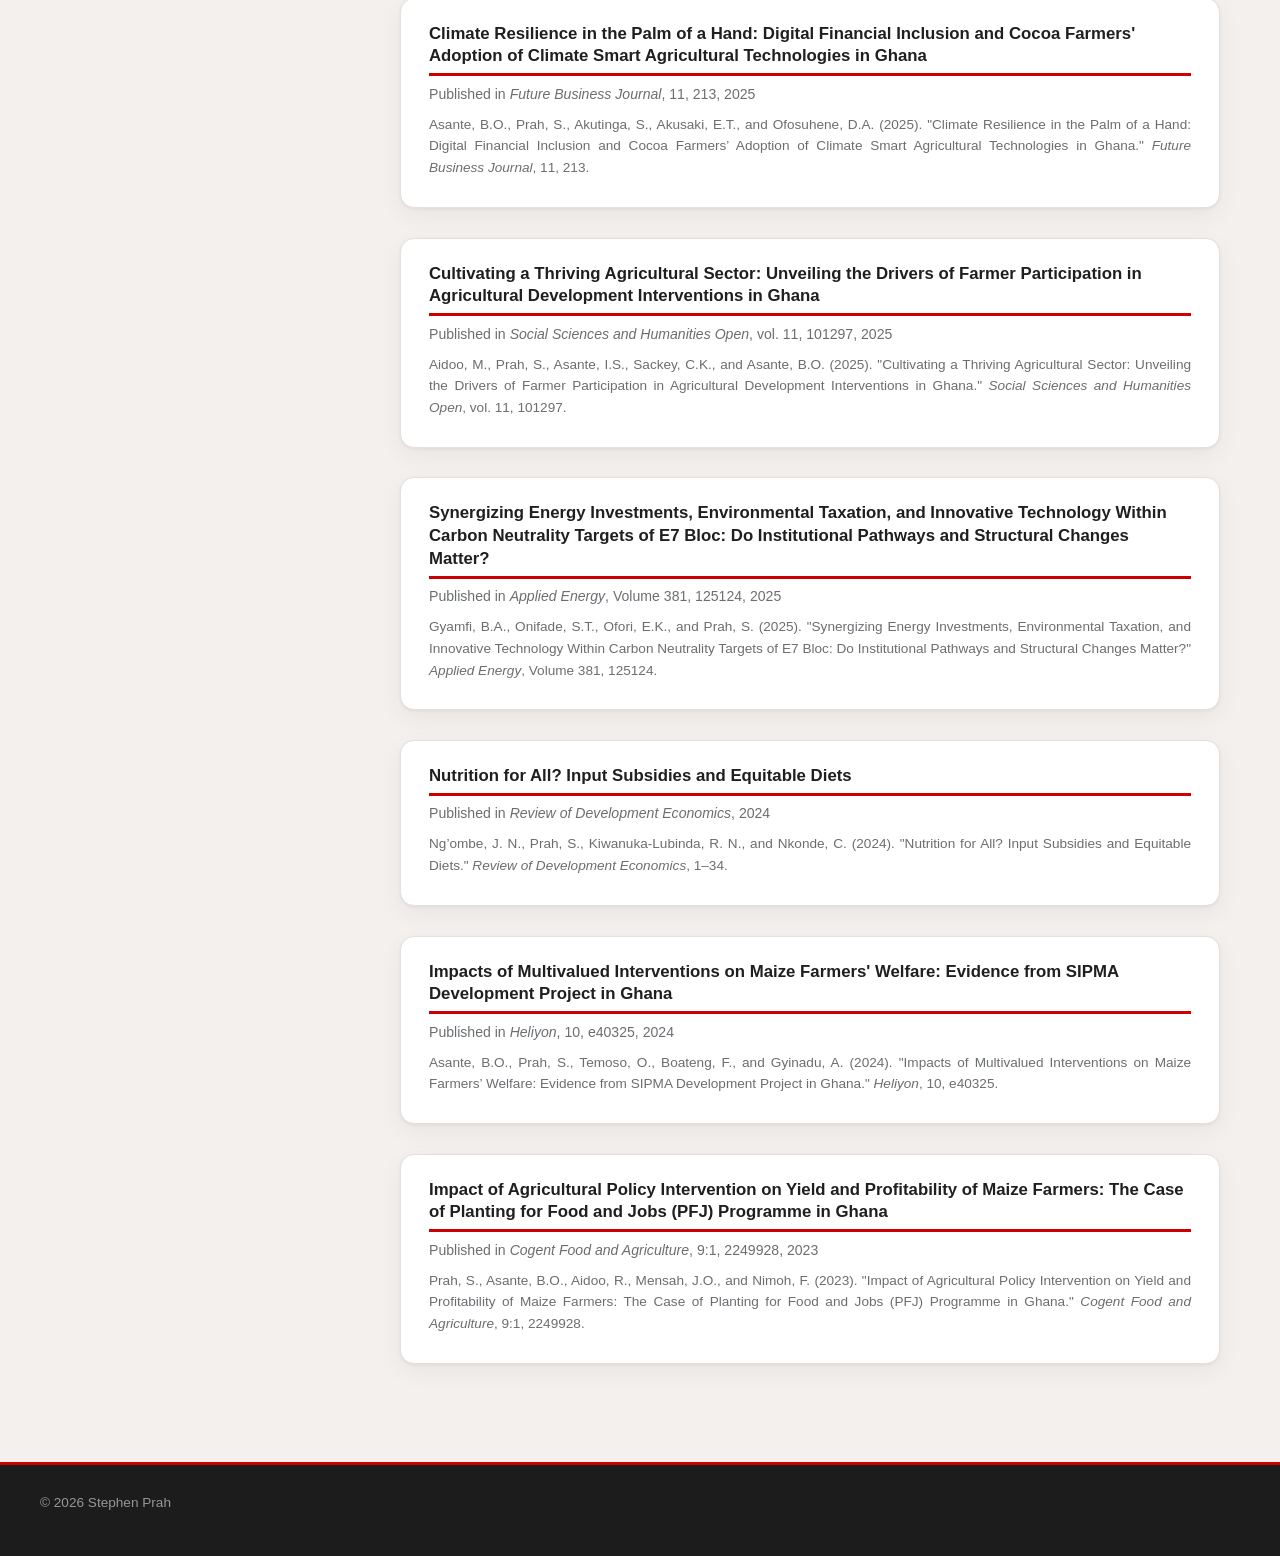
==== commit d60f1339: "update publications" ====
--- a/publications.html
+++ b/publications.html
@@ -89,6 +89,18 @@
       </li>
 
       <li class="entry-card">
+        <h3>Who knows about climate change? Determinants of climate awareness among rural farmers in Zambia using supervised machine learning</h3>
+        <p class="entry-venue">Published in <i>Agrekon</i>, vol. 65(1), 2026</p>
+        <p class="entry-citation">Masasi, J., Ng’ombe, J., and Prah, S., (2026). &quot;Who knows about climate change? Determinants of climate awareness among rural farmers in Zambia using supervised machine learning.&quot; <i>Agrekon</i>, vol. 65(1), 2026.</p>
+      </li>
+
+      <li class="entry-card">
+        <h3>Firewood, charcoal or electricity? Gender gaps in cooking, heating, and lighting energy use in Zambia</h3>
+        <p class="entry-venue">Published in <i>Energy Policy</i>, vol. 210, 115053, 2026</p>
+        <p class="entry-citation">Ng’ombe, J., Sambo, C.G., Asiseh, F., Prah, S., Quaicoe, O. and Takumah, W. (2026). &quot;Firewood, charcoal or electricity? Gender gaps in cooking, heating, and lighting energy use in Zambia.&quot; <i>Energy Policy</i>, vol. 210, 115053, 2026.</p>
+      </li>
+
+      <li class="entry-card">
         <h3>Does Farm Diversification Enhance Food and Livelihood Security? Evidence From Smallholder Cocoa Farmers in Ghana</h3>
         <p class="entry-venue">Published in <i>Food and Energy Security</i>, 15(3), e70241, 2026</p>
         <p class="entry-citation">Wongnaa, C. A., Prah, S., Agoalikum, P., and Sienso, G. (2026). &quot;Does Farm Diversification Enhance Food and Livelihood Security? Evidence From Smallholder Cocoa Farmers in Ghana.&quot; <i>Food and Energy Security</i>, 15(3), e70241.</p>
@@ -98,6 +110,12 @@
         <h3>Improved Cassava Varieties and Smallholder Farmers' Productivity and Welfare in Ghana: Insights From a Robust Impact Estimator Selection Approach</h3>
         <p class="entry-venue">Published in <i>Plant-Environment Interactions</i>, 7(4), e70186, 2026</p>
         <p class="entry-citation">Kondo, K., B. O. Asante, O. Temoso, and S. Prah. (2026). &quot; Improved Cassava Varieties and Smallholder Farmers' Productivity and Welfare in Ghana: Insights From a Robust Impact Estimator Selection Approach.&quot; <i>Plant-Environment Interactions</i>, 7(4), e70186.</p>
+      </li>
+
+      <li class="entry-card">
+        <h3>Impact of adoption of Integrated Soil Fertility Management on household welfare: evidence from tomato farmers in Ghana</h3>
+        <p class="entry-venue">Published in <i>Agricultural and Resource Economics Review</i>, 55(1), 2026</p>
+        <p class="entry-citation">Wongnaa, C. A., Osei Tawiah, F., Ogunleye, A. S., Prah, S., Ampomah, M. A., Allotey Akweley, G., and Gyekye, A. (2026). &quot;Impact of adoption of Integrated Soil Fertility Management on household welfare: evidence from tomato farmers in Ghana.&quot; <i>Agricultural and Resource Economics Review</i>, 55(1), 2026.</p>
       </li>
 
       <li class="entry-card">
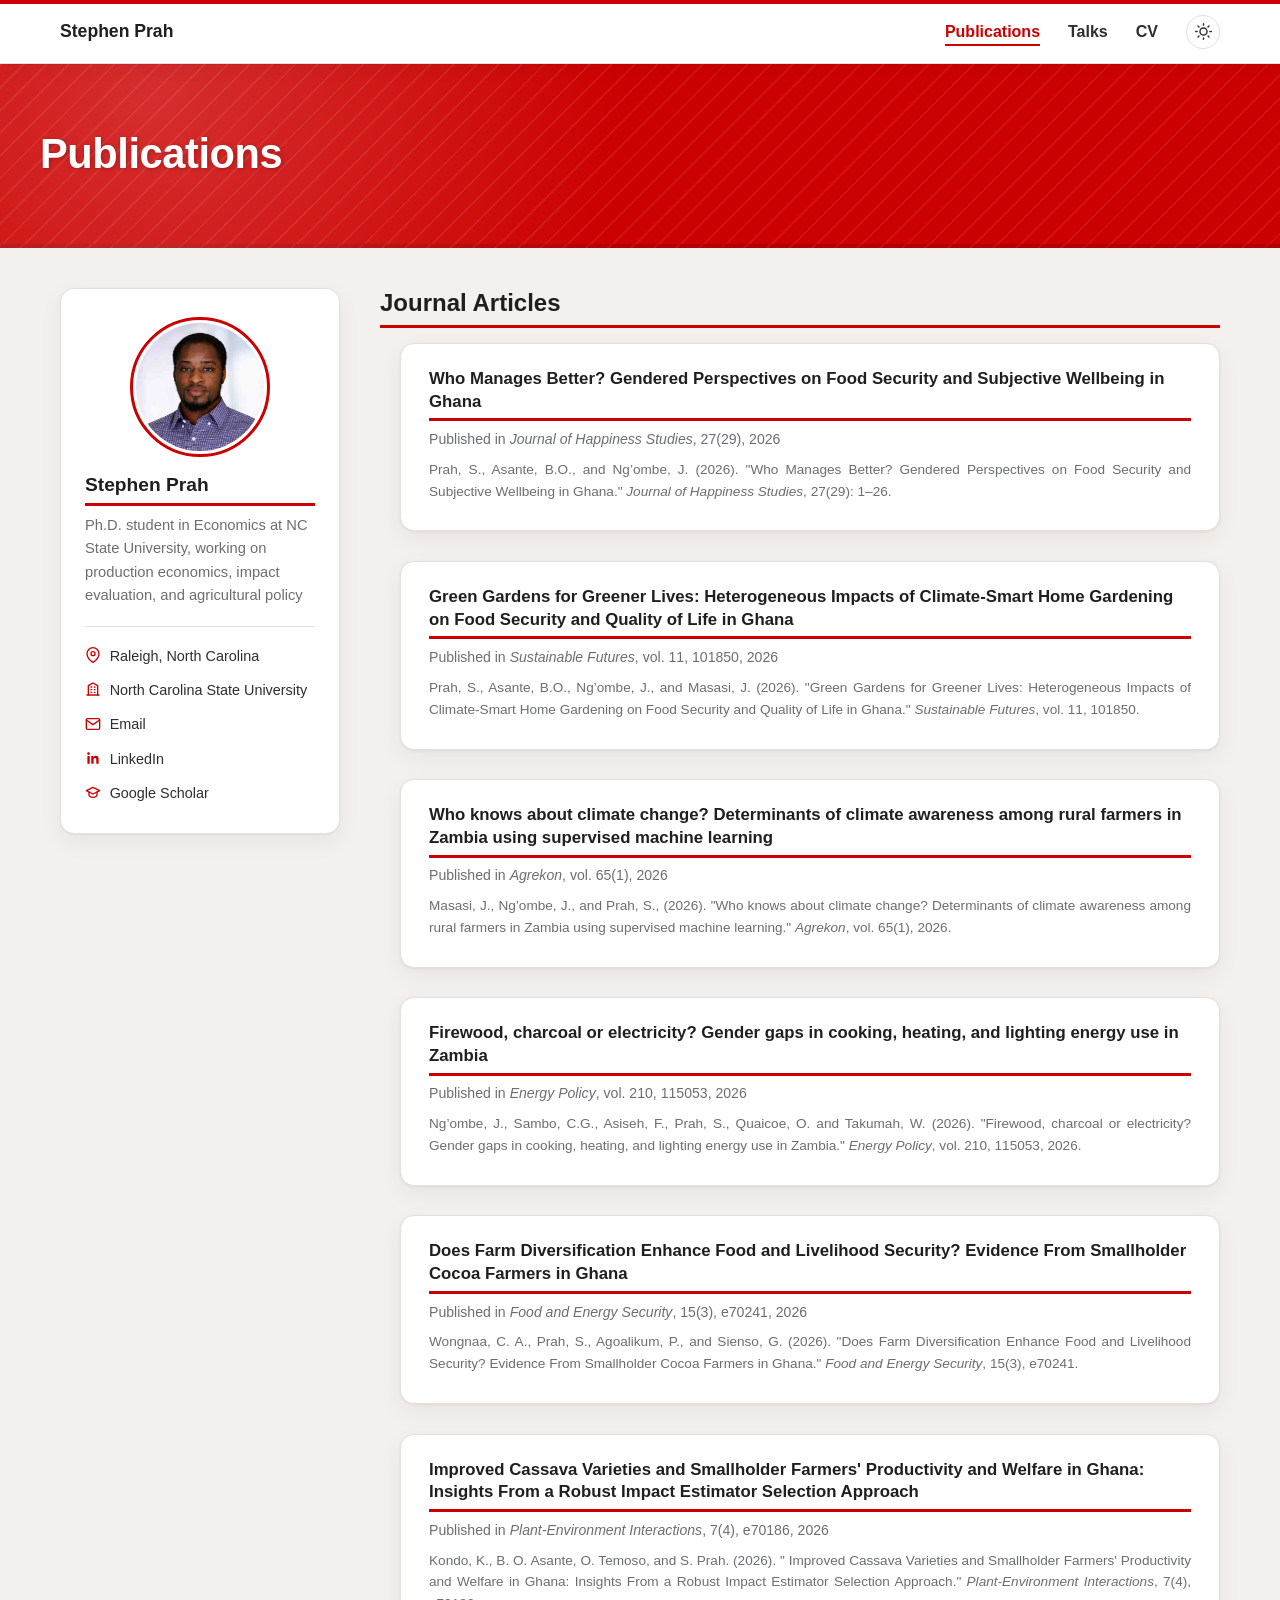
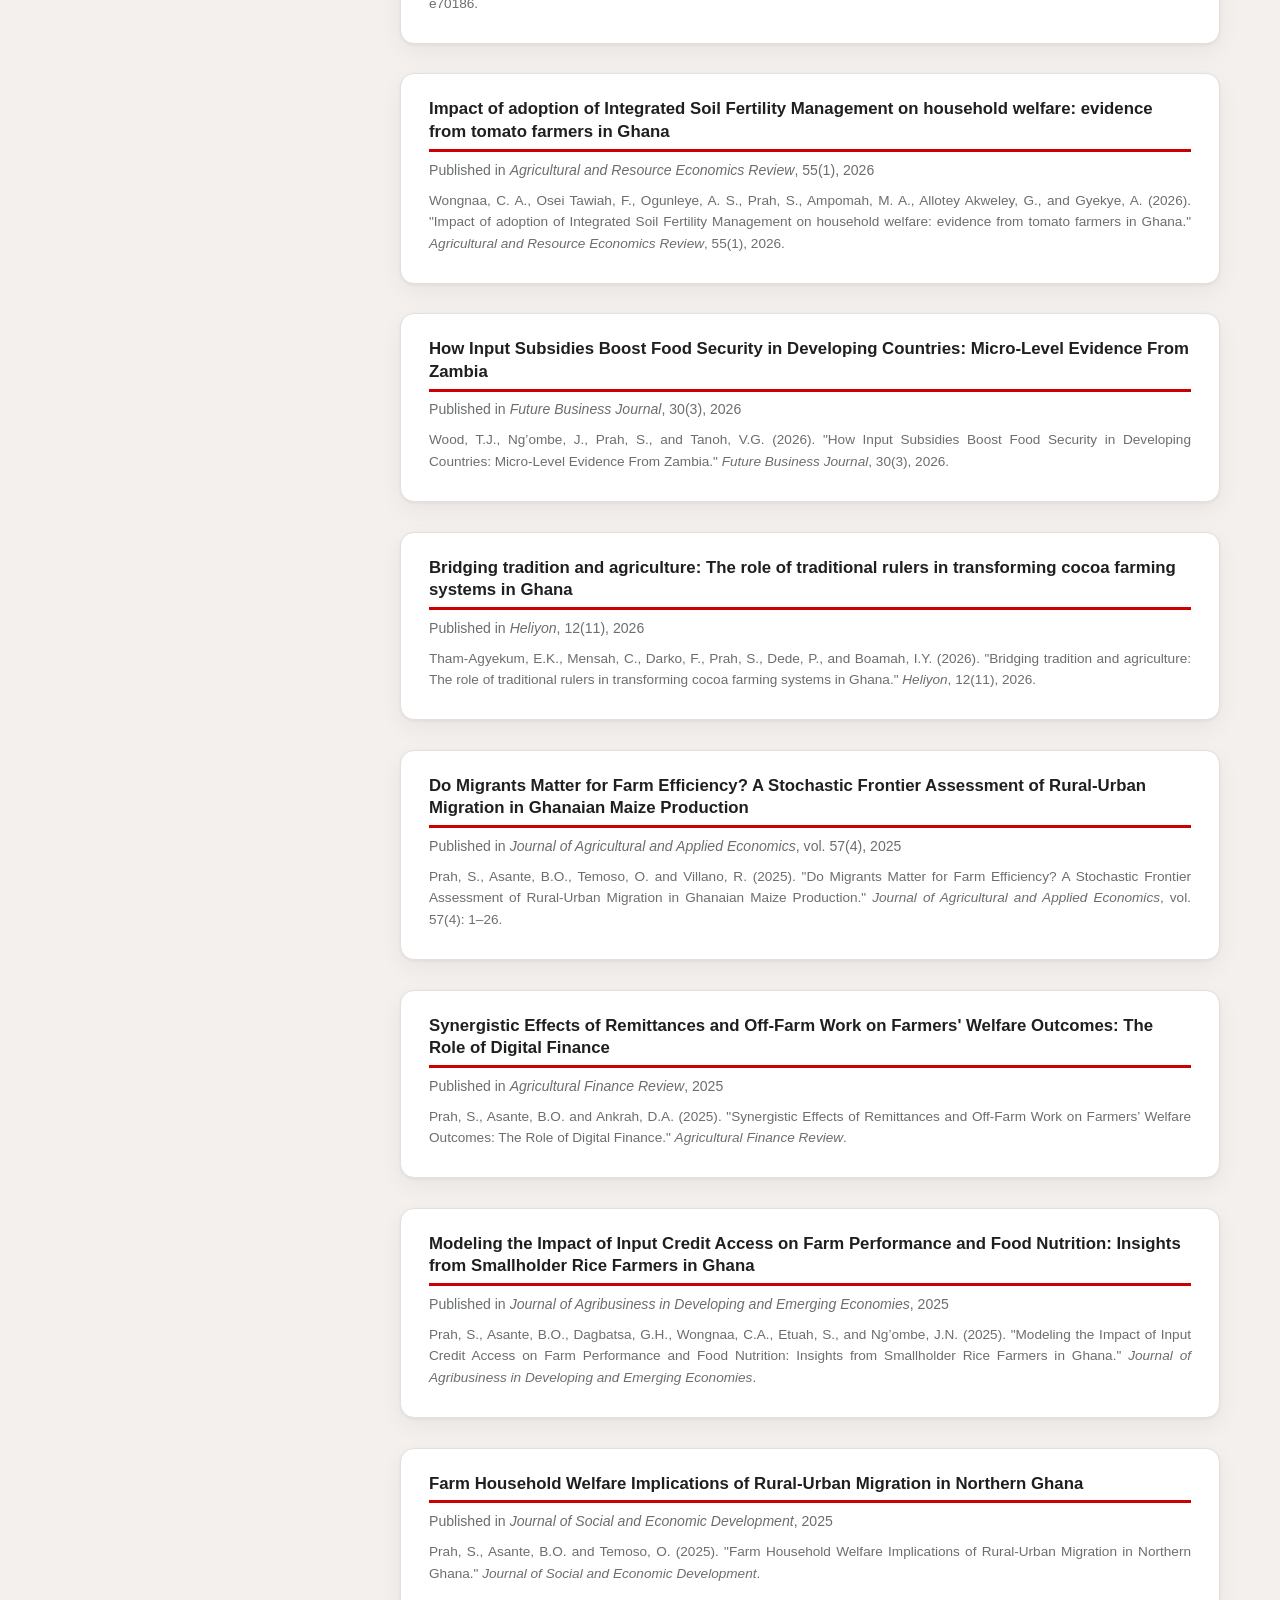
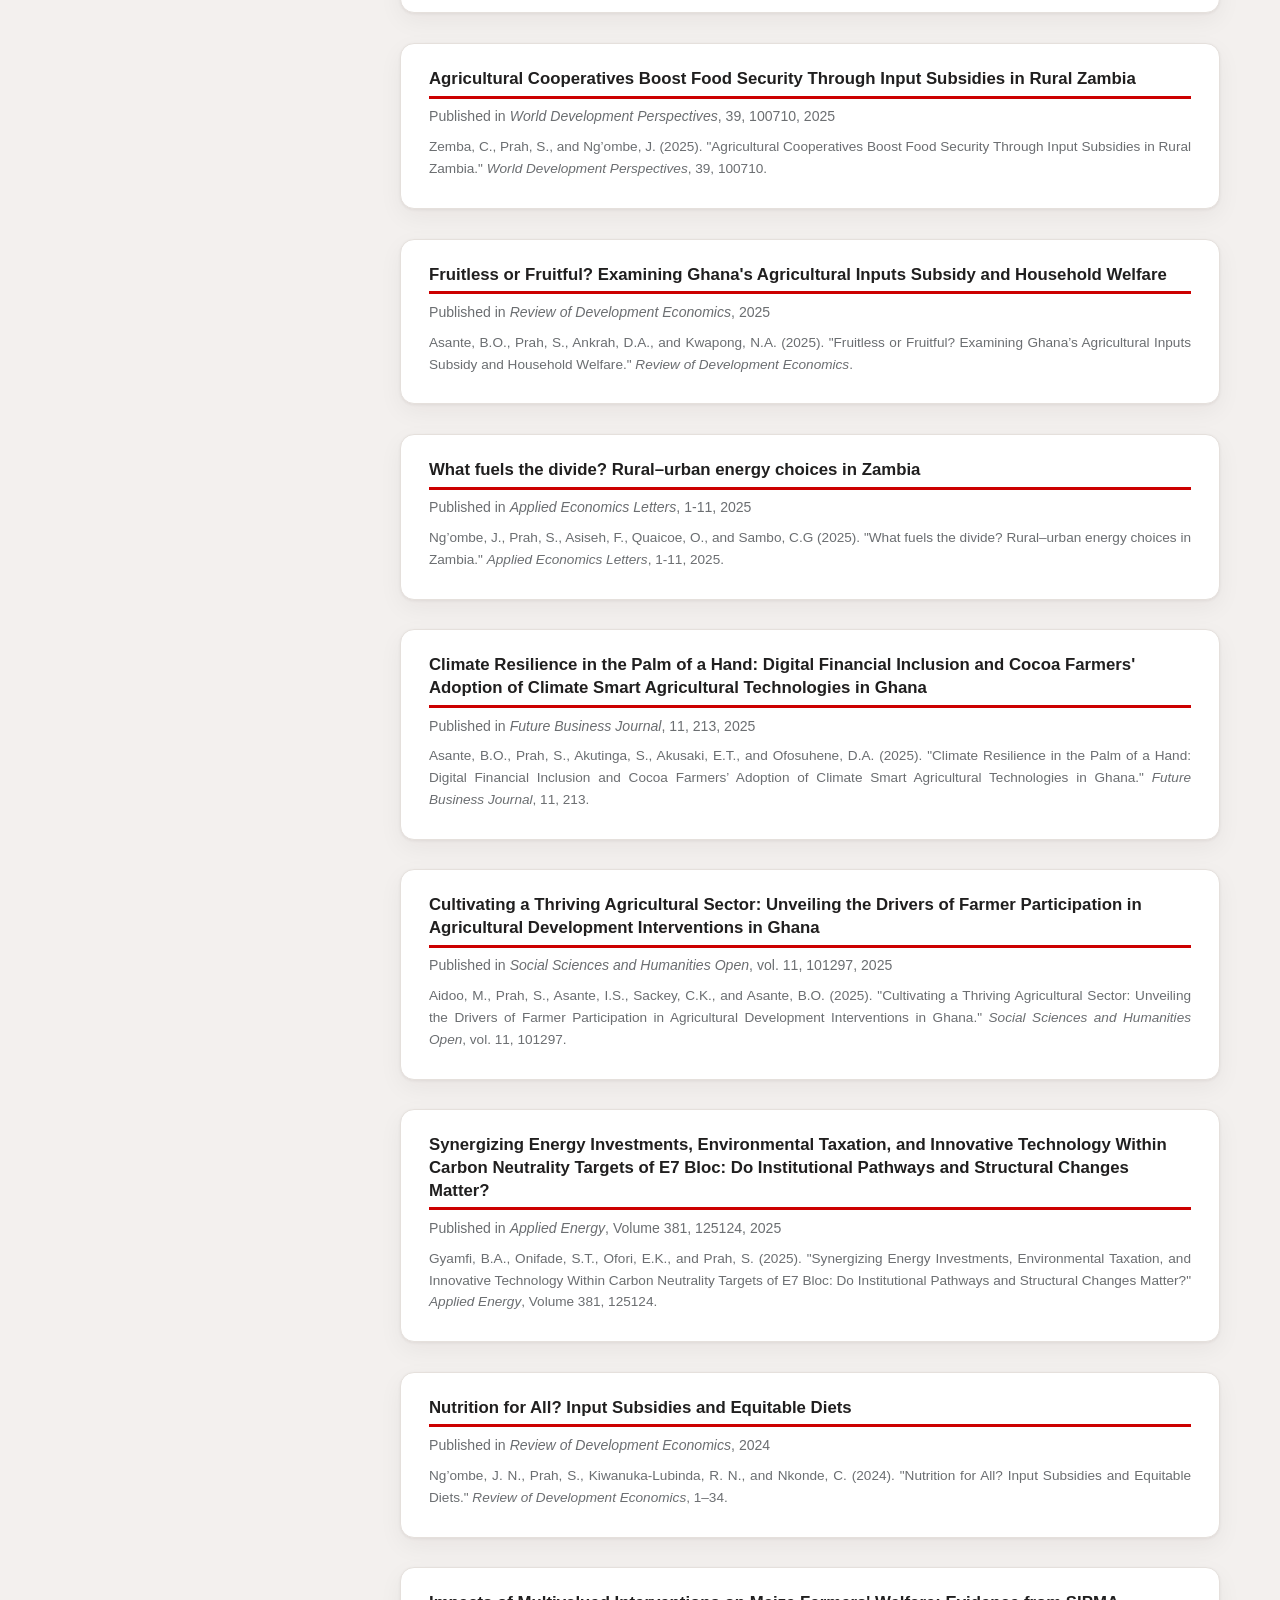
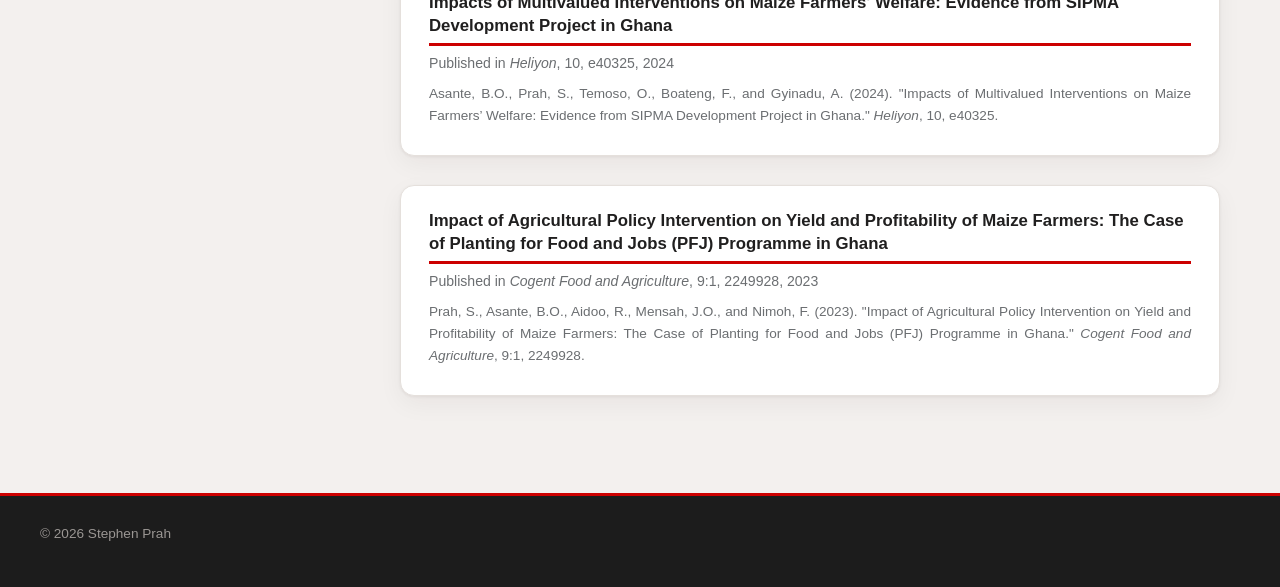
==== commit 7c0dab9a: "update publications" ====
--- a/publications.html
+++ b/publications.html
@@ -118,6 +118,18 @@
         <p class="entry-citation">Wongnaa, C. A., Osei Tawiah, F., Ogunleye, A. S., Prah, S., Ampomah, M. A., Allotey Akweley, G., and Gyekye, A. (2026). &quot;Impact of adoption of Integrated Soil Fertility Management on household welfare: evidence from tomato farmers in Ghana.&quot; <i>Agricultural and Resource Economics Review</i>, 55(1), 2026.</p>
       </li>
 
+       <li class="entry-card">
+        <h3>How Input Subsidies Boost Food Security in Developing Countries: Micro-Level Evidence From Zambia</h3>
+        <p class="entry-venue">Published in <i>Future Business Journal</i>, 30(3), 2026</p>
+        <p class="entry-citation">Wood, T.J., Ng’ombe, J., Prah, S., and Tanoh, V.G. (2026). &quot;How Input Subsidies Boost Food Security in Developing Countries: Micro-Level Evidence From Zambia.&quot; <i>Future Business Journal</i>, 30(3), 2026.</p>
+      </li>
+      
+      <li class="entry-card">
+        <h3>Bridging tradition and agriculture: The role of traditional rulers in transforming cocoa farming systems in Ghana</h3>
+        <p class="entry-venue">Published in <i>Heliyon</i>, 12(11), 2026</p>
+        <p class="entry-citation">Tham-Agyekum, E.K., Mensah, C., Darko, F., Prah, S., Dede, P., and Boamah, I.Y. (2026). &quot;Bridging tradition and agriculture: The role of traditional rulers in transforming cocoa farming systems in Ghana.&quot; <i>Heliyon</i>, 12(11), 2026.</p>
+      </li>
+
       <li class="entry-card">
         <h3>Do Migrants Matter for Farm Efficiency? A Stochastic Frontier Assessment of Rural-Urban Migration in Ghanaian Maize Production</h3>
         <p class="entry-venue">Published in <i>Journal of Agricultural and Applied Economics</i>, vol. 57(4), 2025</p>
@@ -145,13 +157,19 @@
       <li class="entry-card">
         <h3>Agricultural Cooperatives Boost Food Security Through Input Subsidies in Rural Zambia</h3>
         <p class="entry-venue">Published in <i>World Development Perspectives</i>, 39, 100710, 2025</p>
-        <p class="entry-citation">Zemba, C., Prah, S., and Ng&rsquo;ombe, J. (2025). &quot;Agricultural Cooperatives Boost Food Security Through Input Subsidies in Rural Zambia.&quot; <i>World Development Perspectives</i>, 39, 100710.</p>
+        <p class="entry-citation">Zemba, C., Prah, S., and Ng’ombe, J. (2025). &quot;Agricultural Cooperatives Boost Food Security Through Input Subsidies in Rural Zambia.&quot; <i>World Development Perspectives</i>, 39, 100710.</p>
       </li>
 
       <li class="entry-card">
         <h3>Fruitless or Fruitful? Examining Ghana's Agricultural Inputs Subsidy and Household Welfare</h3>
         <p class="entry-venue">Published in <i>Review of Development Economics</i>, 2025</p>
         <p class="entry-citation">Asante, B.O., Prah, S., Ankrah, D.A., and Kwapong, N.A. (2025). &quot;Fruitless or Fruitful? Examining Ghana&rsquo;s Agricultural Inputs Subsidy and Household Welfare.&quot; <i>Review of Development Economics</i>.</p>
+      </li>
+
+       <li class="entry-card">
+        <h3>What fuels the divide? Rural–urban energy choices in Zambia</h3>
+        <p class="entry-venue">Published in <i>Applied Economics Letters</i>, 1-11, 2025</p>
+        <p class="entry-citation">Ng’ombe, J., Prah, S., Asiseh, F., Quaicoe, O., and Sambo, C.G (2025). &quot;What fuels the divide? Rural–urban energy choices in Zambia.&quot; <i>Applied Economics Letters</i>, 1-11,  2025.</p>
       </li>
 
       <li class="entry-card">
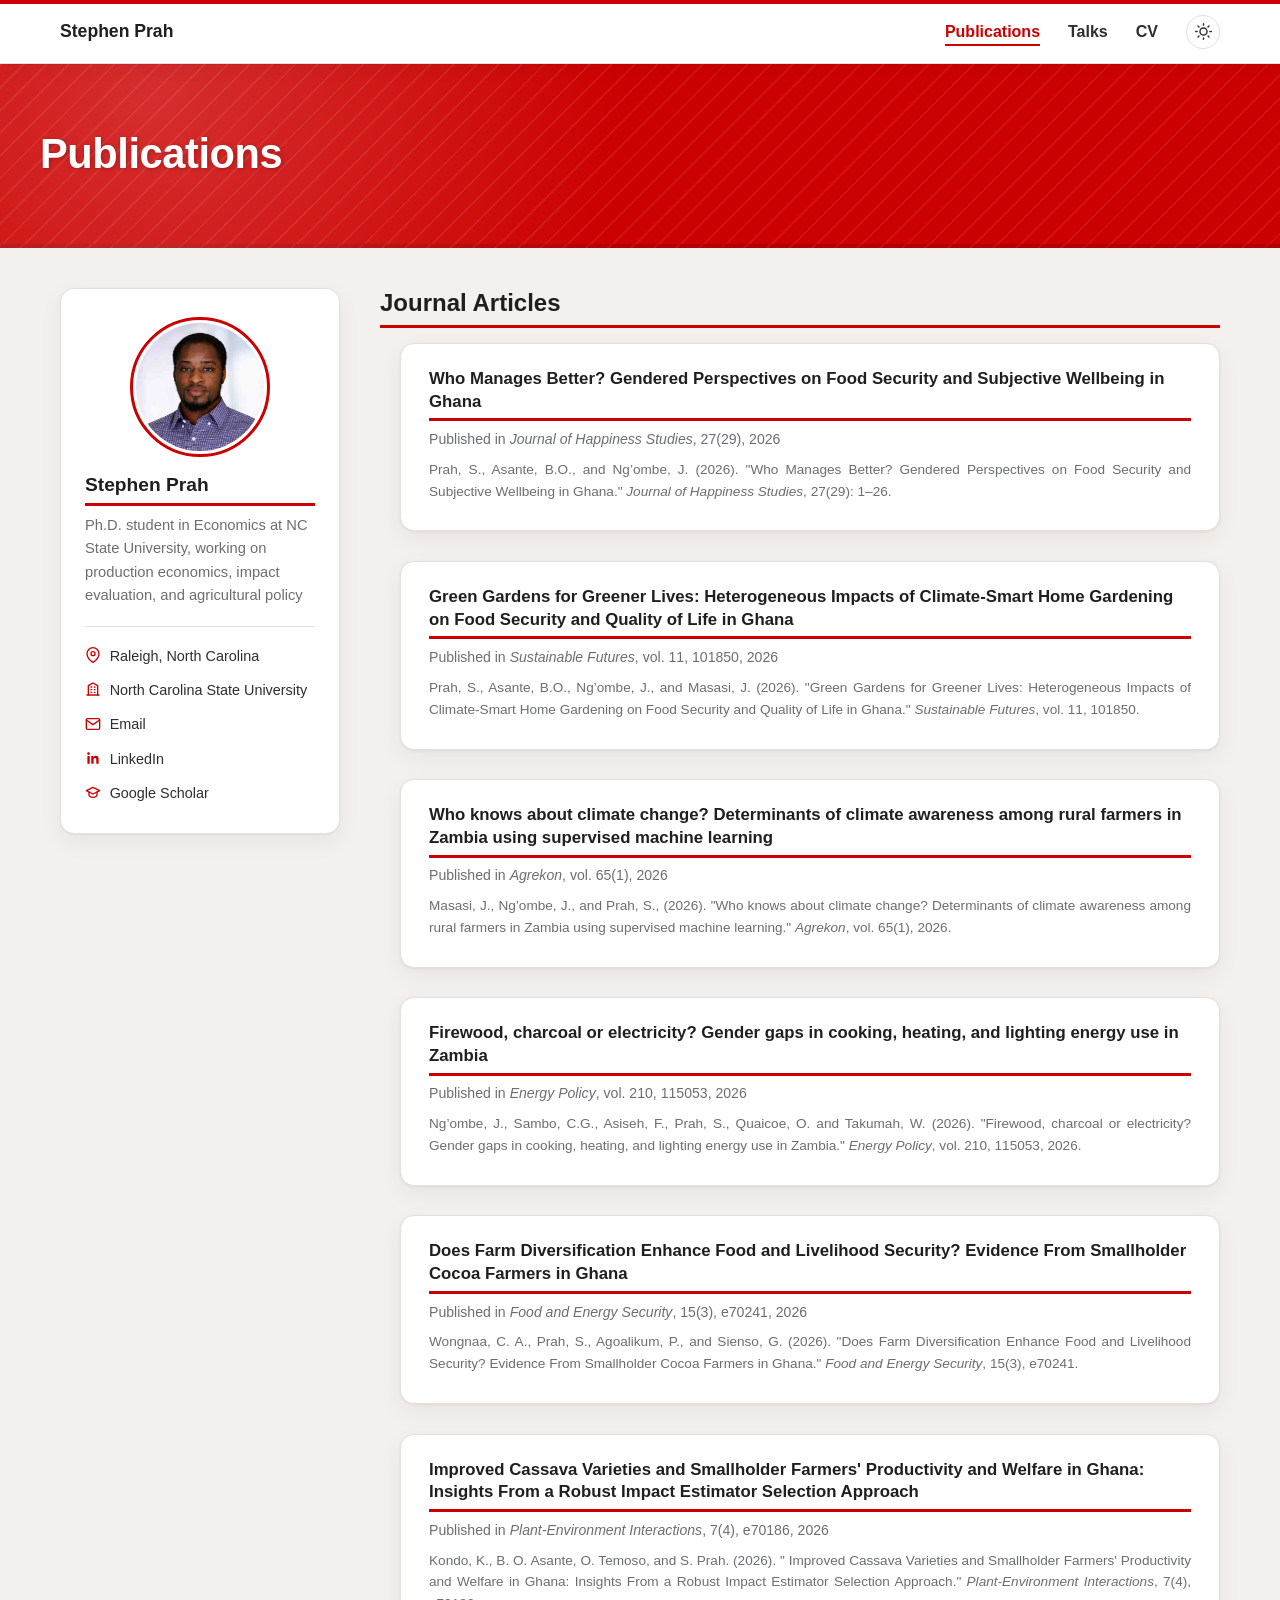
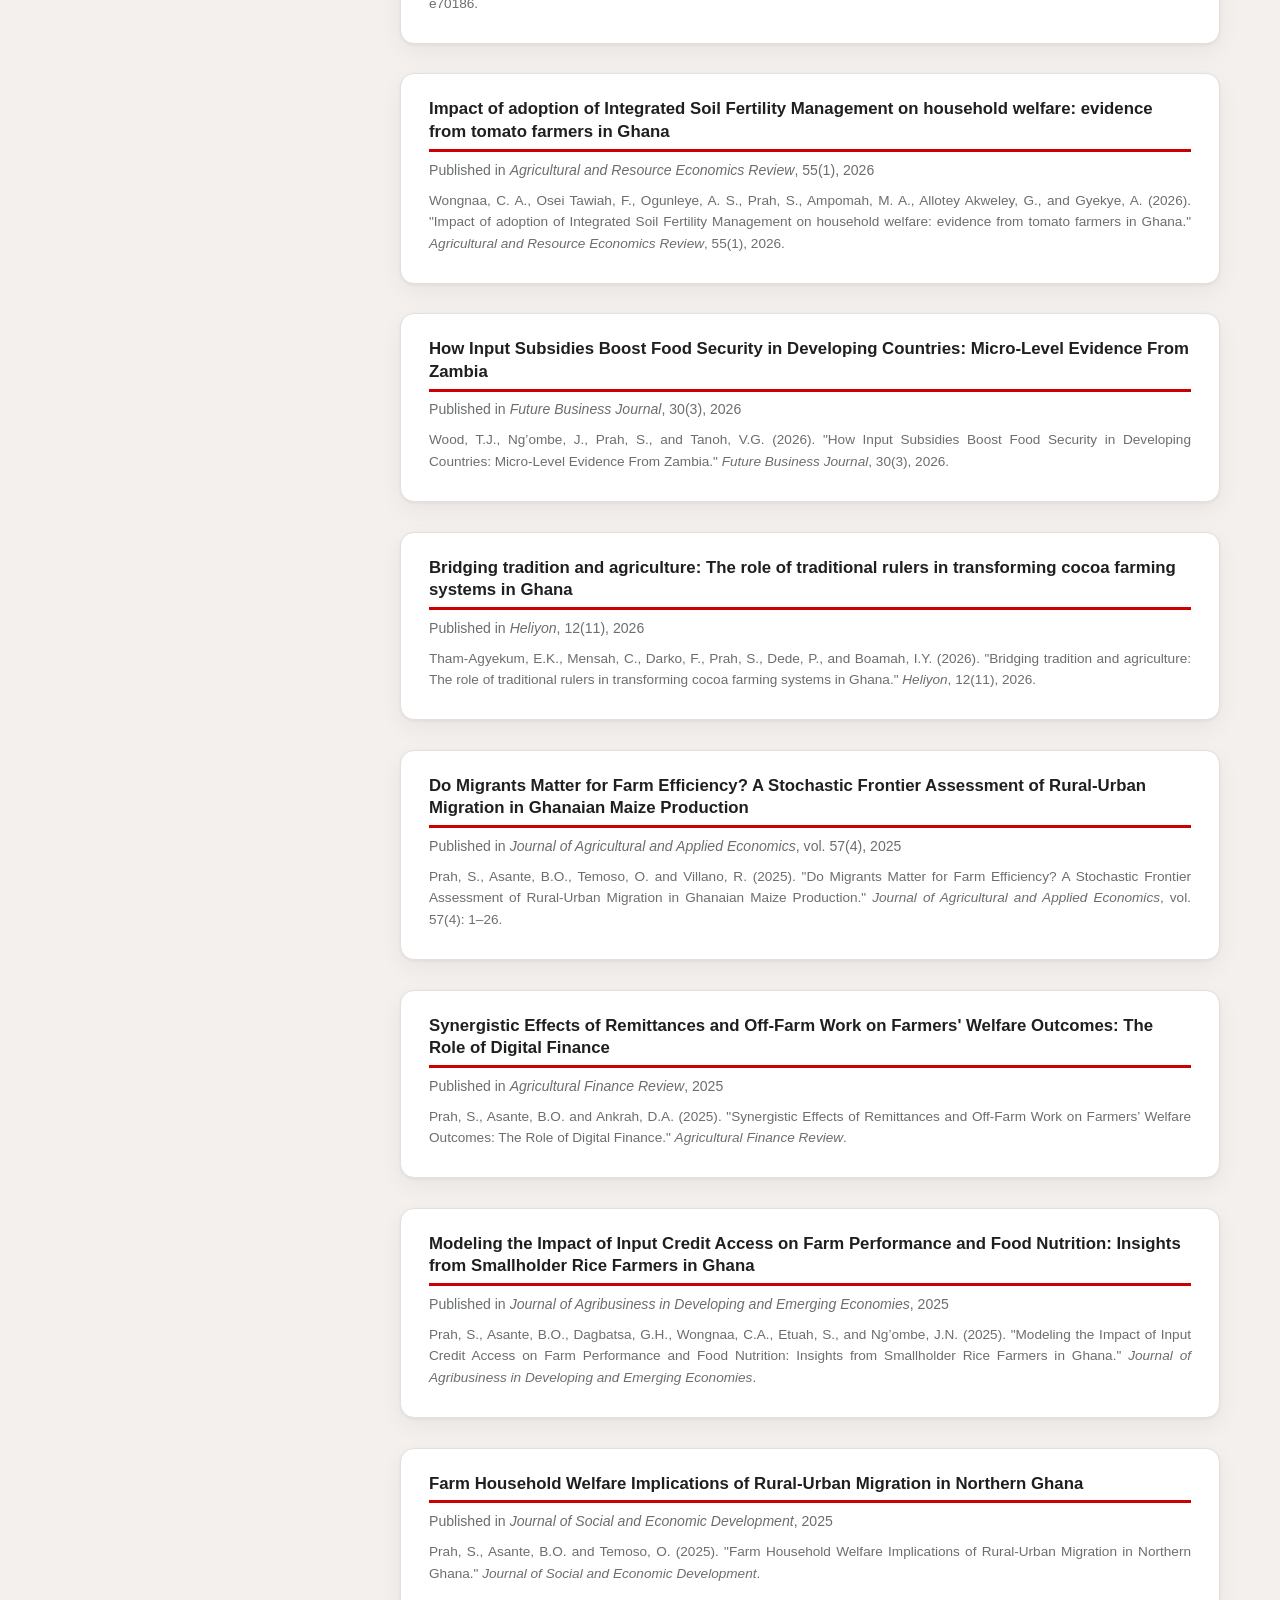
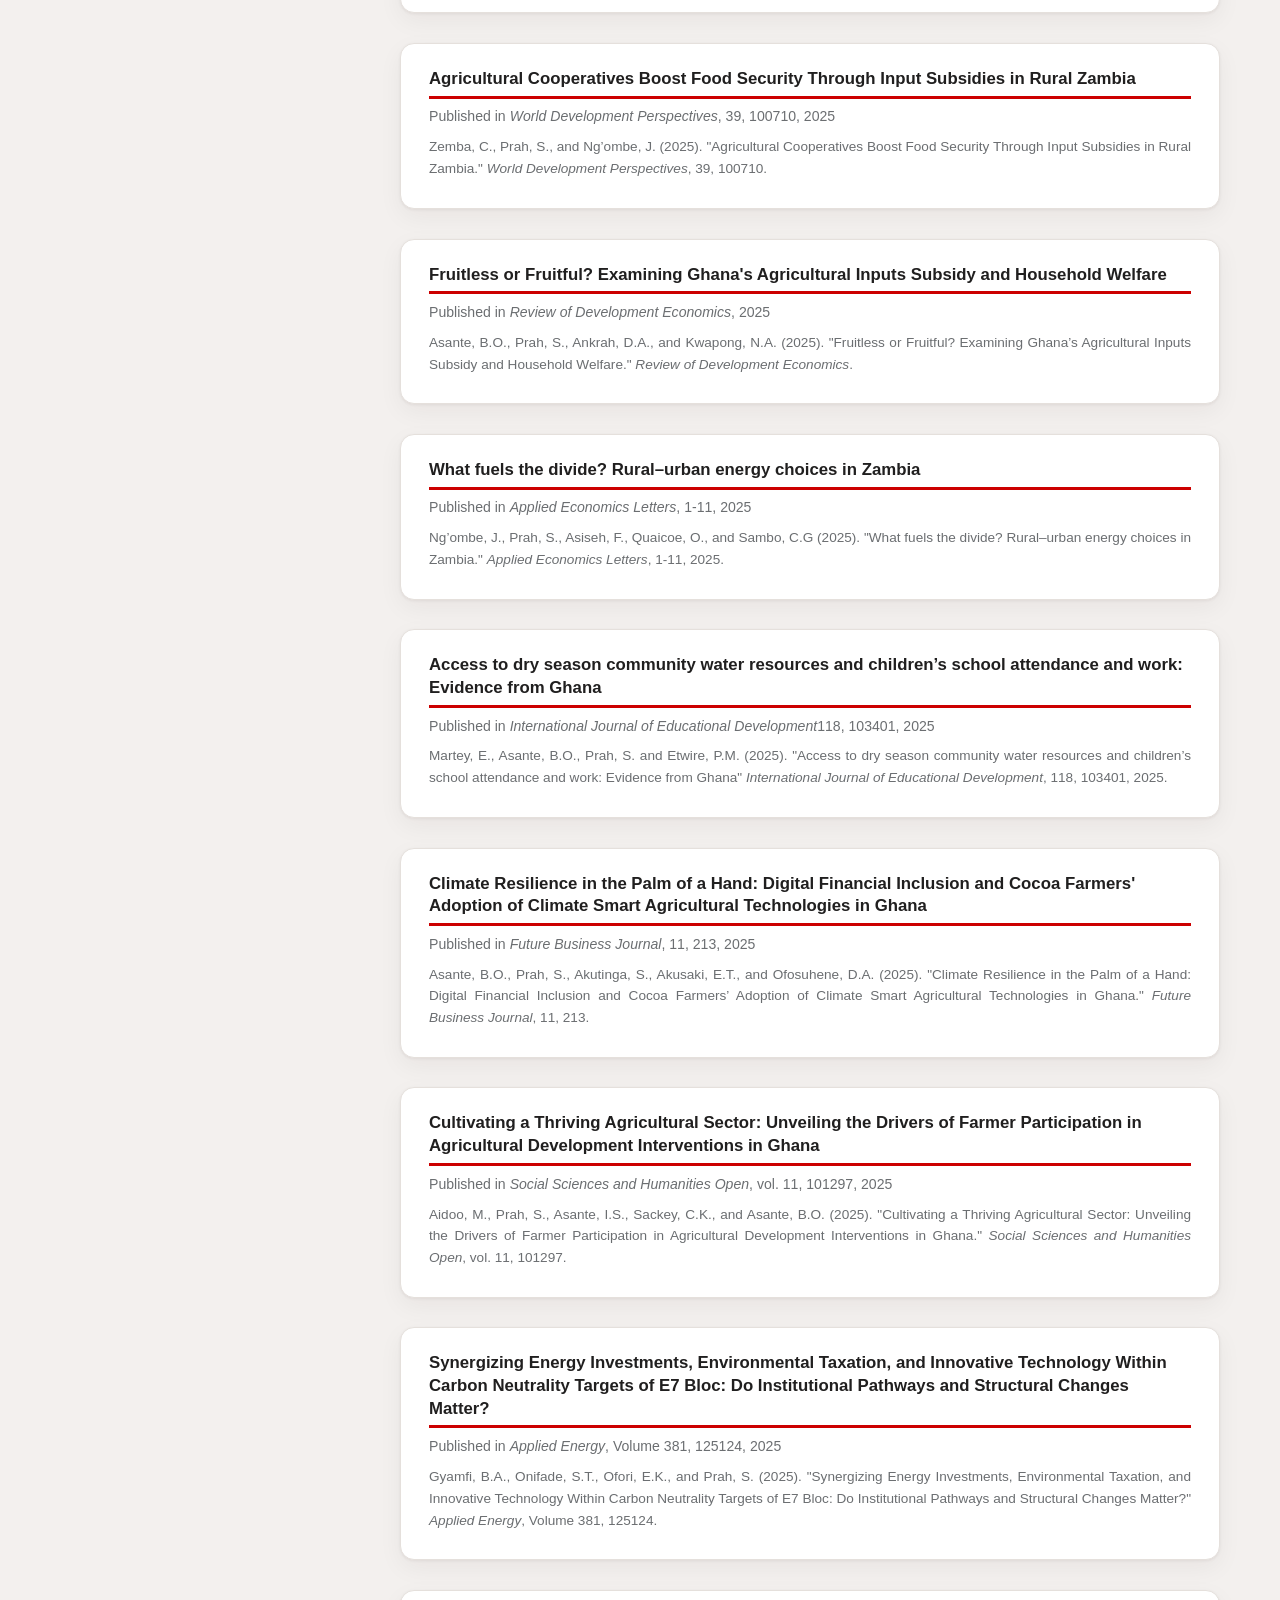
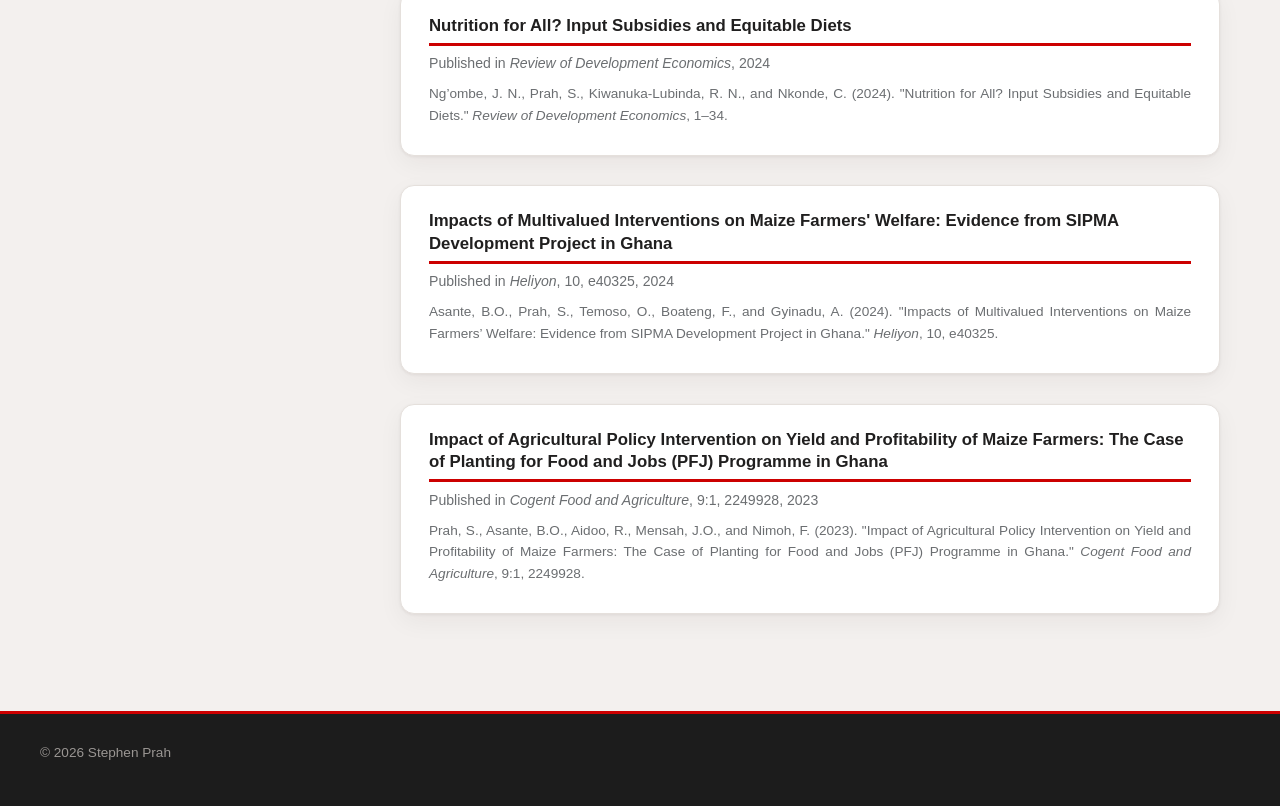
==== commit c76261ae: "update publications" ====
--- a/publications.html
+++ b/publications.html
@@ -172,6 +172,12 @@
         <p class="entry-citation">Ng’ombe, J., Prah, S., Asiseh, F., Quaicoe, O., and Sambo, C.G (2025). &quot;What fuels the divide? Rural–urban energy choices in Zambia.&quot; <i>Applied Economics Letters</i>, 1-11,  2025.</p>
       </li>
 
+       <li class="entry-card">
+        <h3> Access to dry season community water resources and children’s school attendance and work: Evidence from Ghana</h3>
+        <p class="entry-venue">Published in <i> International Journal of Educational Development</i>118, 103401, 2025</p>
+        <p class="entry-citation">Martey, E., Asante, B.O., Prah, S. and Etwire, P.M. (2025). &quot;Access to dry season community water resources and children’s school attendance and work: Evidence from Ghana&quot; <i>International Journal of Educational Development</i>, 118, 103401, 2025.</p>
+      </li>
+
       <li class="entry-card">
         <h3>Climate Resilience in the Palm of a Hand: Digital Financial Inclusion and Cocoa Farmers' Adoption of Climate Smart Agricultural Technologies in Ghana</h3>
         <p class="entry-venue">Published in <i>Future Business Journal</i>, 11, 213, 2025</p>
@@ -193,7 +199,7 @@
       <li class="entry-card">
         <h3>Nutrition for All? Input Subsidies and Equitable Diets</h3>
         <p class="entry-venue">Published in <i>Review of Development Economics</i>, 2024</p>
-        <p class="entry-citation">Ng&rsquo;ombe, J. N., Prah, S., Kiwanuka-Lubinda, R. N., and Nkonde, C. (2024). &quot;Nutrition for All? Input Subsidies and Equitable Diets.&quot; <i>Review of Development Economics</i>, 1&ndash;34.</p>
+        <p class="entry-citation">Ng’ombe, J. N., Prah, S., Kiwanuka-Lubinda, R. N., and Nkonde, C. (2024). &quot;Nutrition for All? Input Subsidies and Equitable Diets.&quot; <i>Review of Development Economics</i>, 1&ndash;34.</p>
       </li>
 
       <li class="entry-card">
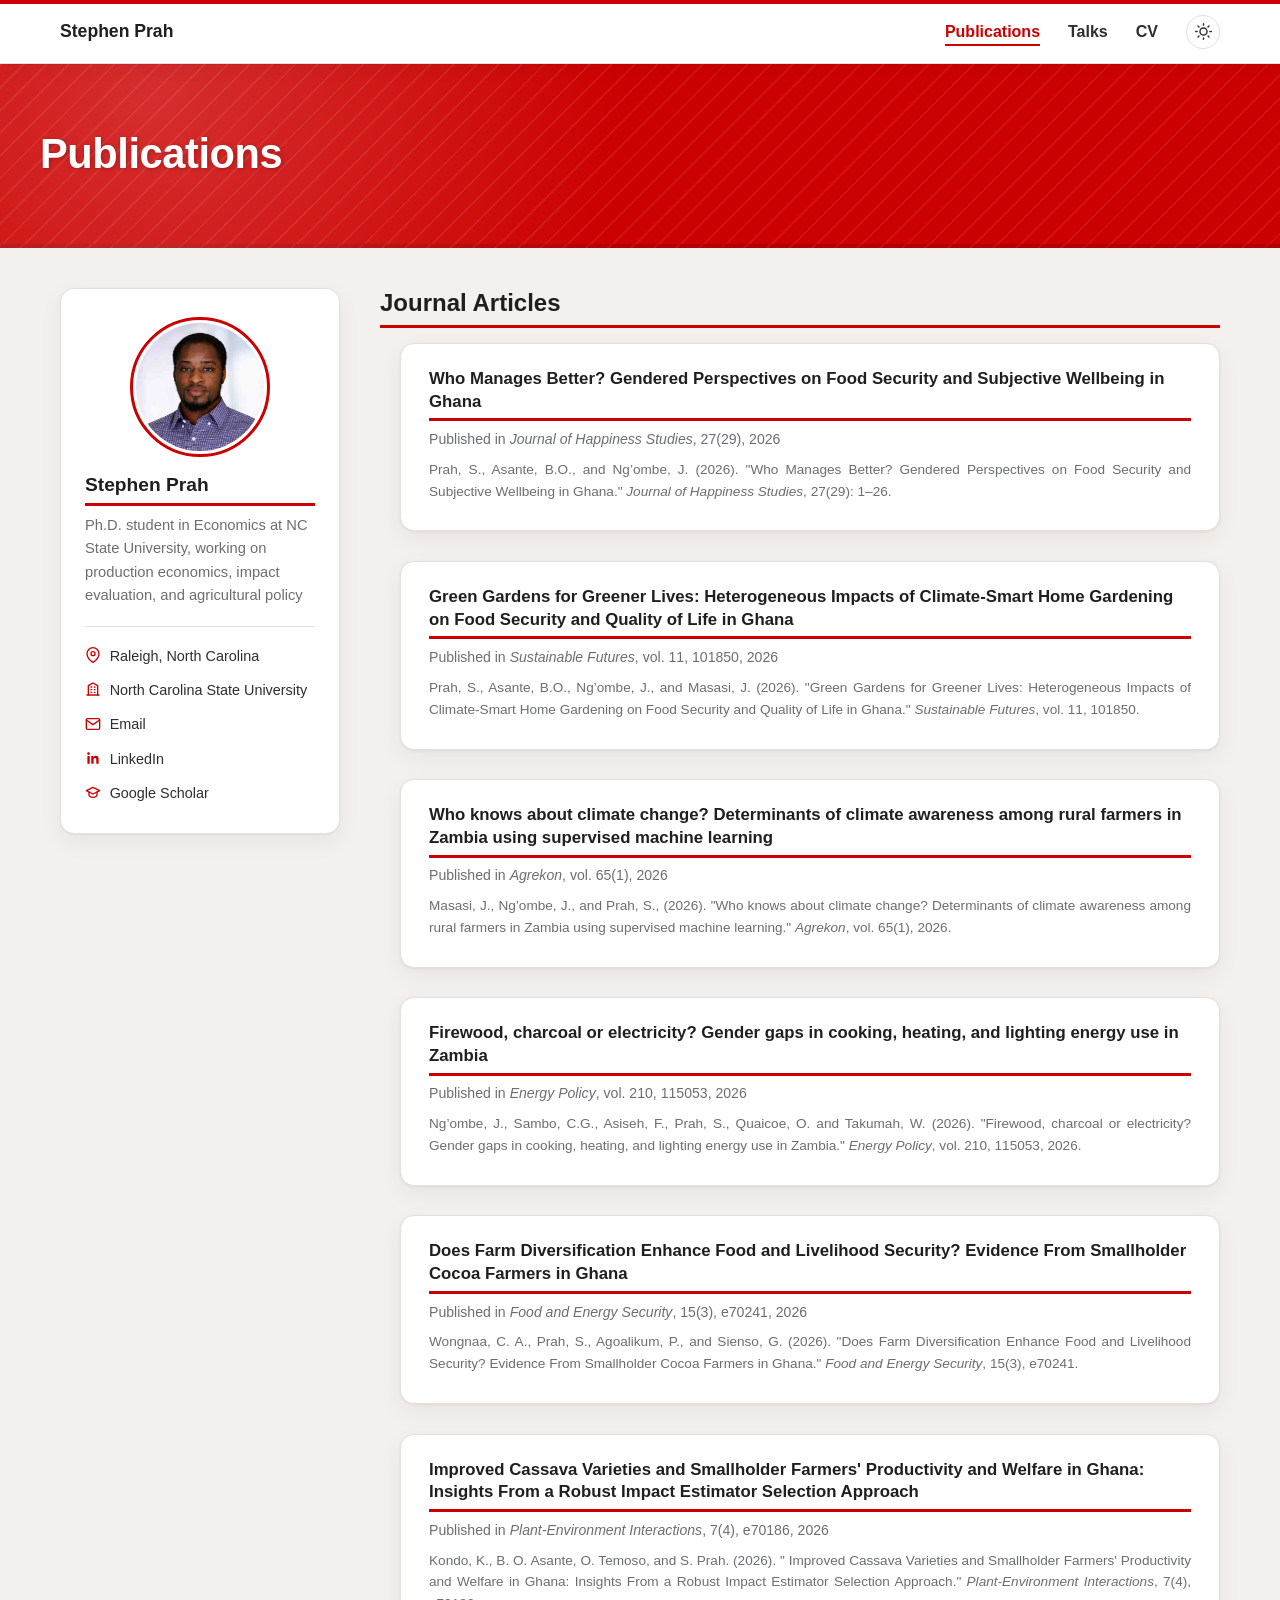
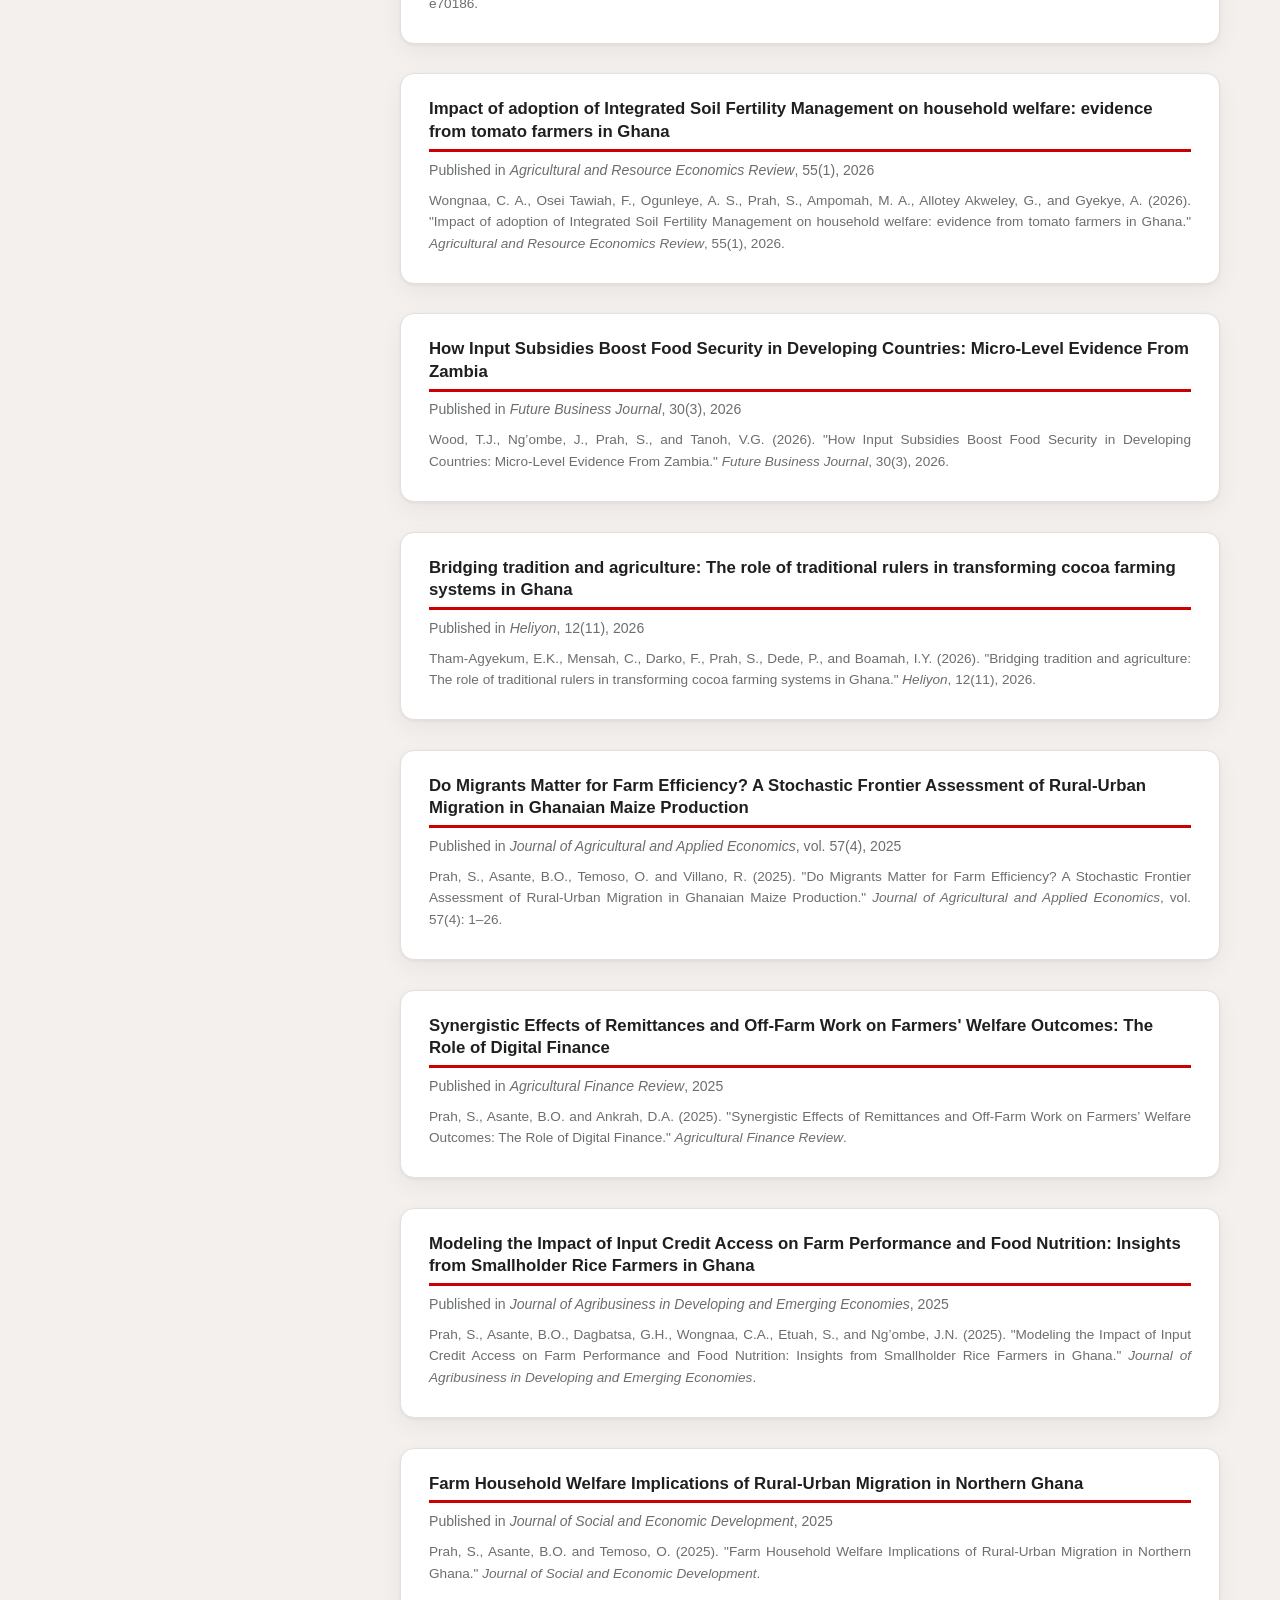
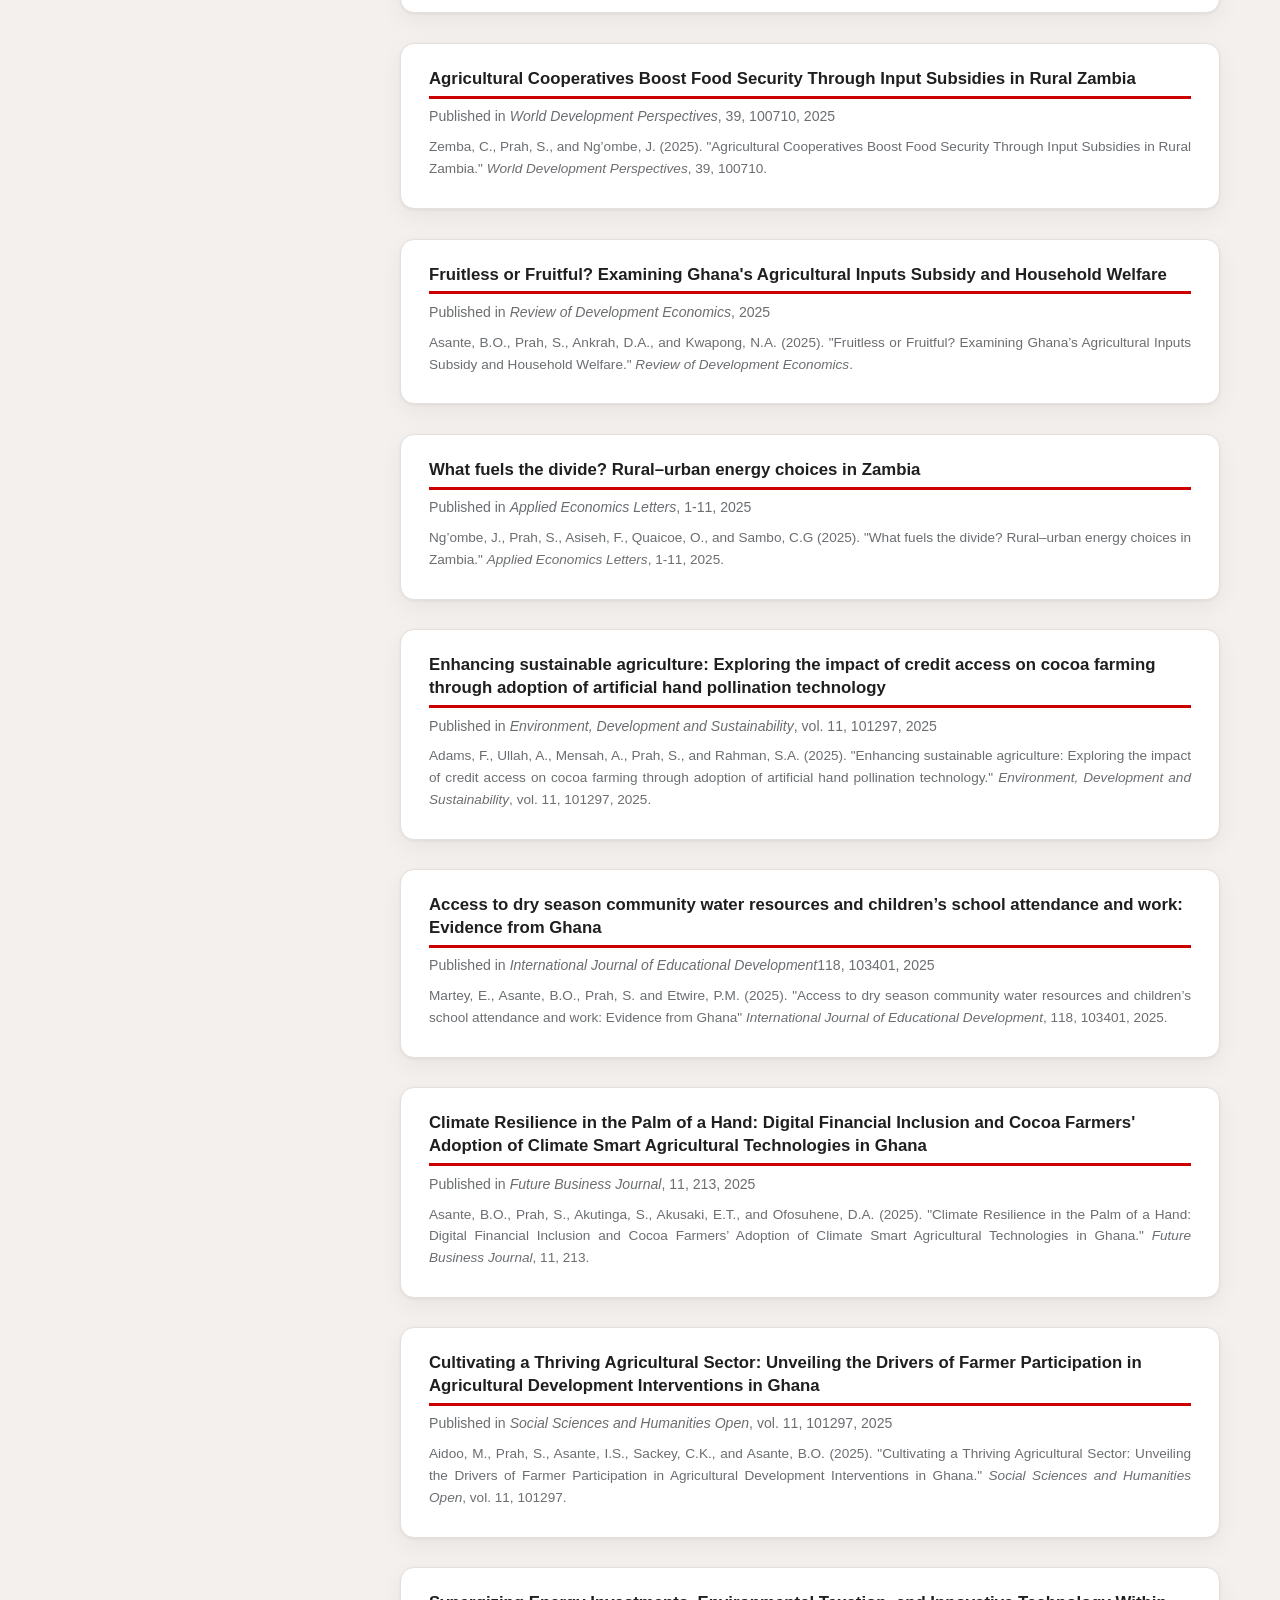
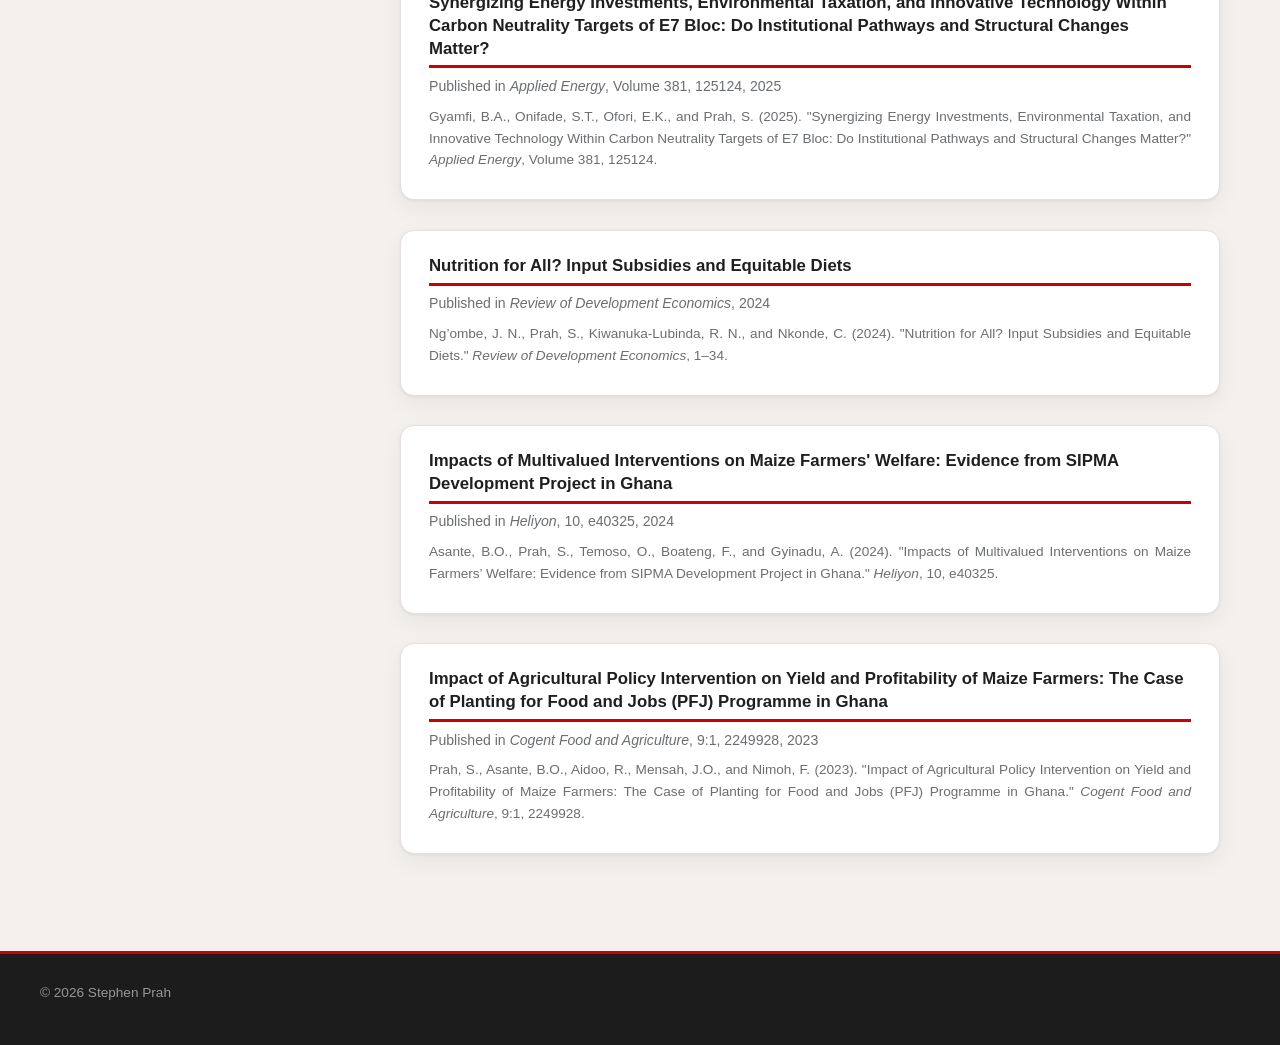
==== commit 938bd24c: "update" ====
--- a/publications.html
+++ b/publications.html
@@ -79,13 +79,13 @@
       <li class="entry-card">
         <h3>Who Manages Better? Gendered Perspectives on Food Security and Subjective Wellbeing in Ghana</h3>
         <p class="entry-venue">Published in <i>Journal of Happiness Studies</i>, 27(29), 2026</p>
-        <p class="entry-citation">Prah, S., Asante, B.O., and Ng&rsquo;ombe, J. (2026). &quot;Who Manages Better? Gendered Perspectives on Food Security and Subjective Wellbeing in Ghana.&quot; <i>Journal of Happiness Studies</i>, 27(29): 1&ndash;26.</p>
+        <p class="entry-citation">Prah, S., Asante, B.O., and Ng’ombe, J. (2026). &quot;Who Manages Better? Gendered Perspectives on Food Security and Subjective Wellbeing in Ghana.&quot; <i>Journal of Happiness Studies</i>, 27(29): 1&ndash;26.</p>
       </li>
 
       <li class="entry-card">
         <h3>Green Gardens for Greener Lives: Heterogeneous Impacts of Climate-Smart Home Gardening on Food Security and Quality of Life in Ghana</h3>
         <p class="entry-venue">Published in <i>Sustainable Futures</i>, vol. 11, 101850, 2026</p>
-        <p class="entry-citation">Prah, S., Asante, B.O., Ng&rsquo;ombe, J., and Masasi, J. (2026). &quot;Green Gardens for Greener Lives: Heterogeneous Impacts of Climate-Smart Home Gardening on Food Security and Quality of Life in Ghana.&quot; <i>Sustainable Futures</i>, vol. 11, 101850.</p>
+        <p class="entry-citation">Prah, S., Asante, B.O., Ng’ombe, J., and Masasi, J. (2026). &quot;Green Gardens for Greener Lives: Heterogeneous Impacts of Climate-Smart Home Gardening on Food Security and Quality of Life in Ghana.&quot; <i>Sustainable Futures</i>, vol. 11, 101850.</p>
       </li>
 
       <li class="entry-card">
@@ -145,7 +145,7 @@
       <li class="entry-card">
         <h3>Modeling the Impact of Input Credit Access on Farm Performance and Food Nutrition: Insights from Smallholder Rice Farmers in Ghana</h3>
         <p class="entry-venue">Published in <i>Journal of Agribusiness in Developing and Emerging Economies</i>, 2025</p>
-        <p class="entry-citation">Prah, S., Asante, B.O., Dagbatsa, G.H., Wongnaa, C.A., Etuah, S., and Ng&rsquo;ombe, J.N. (2025). &quot;Modeling the Impact of Input Credit Access on Farm Performance and Food Nutrition: Insights from Smallholder Rice Farmers in Ghana.&quot; <i>Journal of Agribusiness in Developing and Emerging Economies</i>.</p>
+        <p class="entry-citation">Prah, S., Asante, B.O., Dagbatsa, G.H., Wongnaa, C.A., Etuah, S., and Ng’ombe, J.N. (2025). &quot;Modeling the Impact of Input Credit Access on Farm Performance and Food Nutrition: Insights from Smallholder Rice Farmers in Ghana.&quot; <i>Journal of Agribusiness in Developing and Emerging Economies</i>.</p>
       </li>
 
       <li class="entry-card">
@@ -170,6 +170,12 @@
         <h3>What fuels the divide? Rural–urban energy choices in Zambia</h3>
         <p class="entry-venue">Published in <i>Applied Economics Letters</i>, 1-11, 2025</p>
         <p class="entry-citation">Ng’ombe, J., Prah, S., Asiseh, F., Quaicoe, O., and Sambo, C.G (2025). &quot;What fuels the divide? Rural–urban energy choices in Zambia.&quot; <i>Applied Economics Letters</i>, 1-11,  2025.</p>
+      </li>
+
+      <li class="entry-card">
+        <h3>Enhancing sustainable agriculture: Exploring the impact of credit access on cocoa farming through adoption of artificial hand pollination technology</h3>
+        <p class="entry-venue">Published in <i>Environment, Development and Sustainability</i>, vol. 11, 101297, 2025</p>
+        <p class="entry-citation">Adams, F., Ullah, A., Mensah, A., Prah, S., and Rahman, S.A. (2025). &quot;Enhancing sustainable agriculture: Exploring the impact of credit access on cocoa farming through adoption of artificial hand pollination technology.&quot; <i>Environment, Development and Sustainability</i>, vol. 11, 101297, 2025.</p>
       </li>
 
        <li class="entry-card">
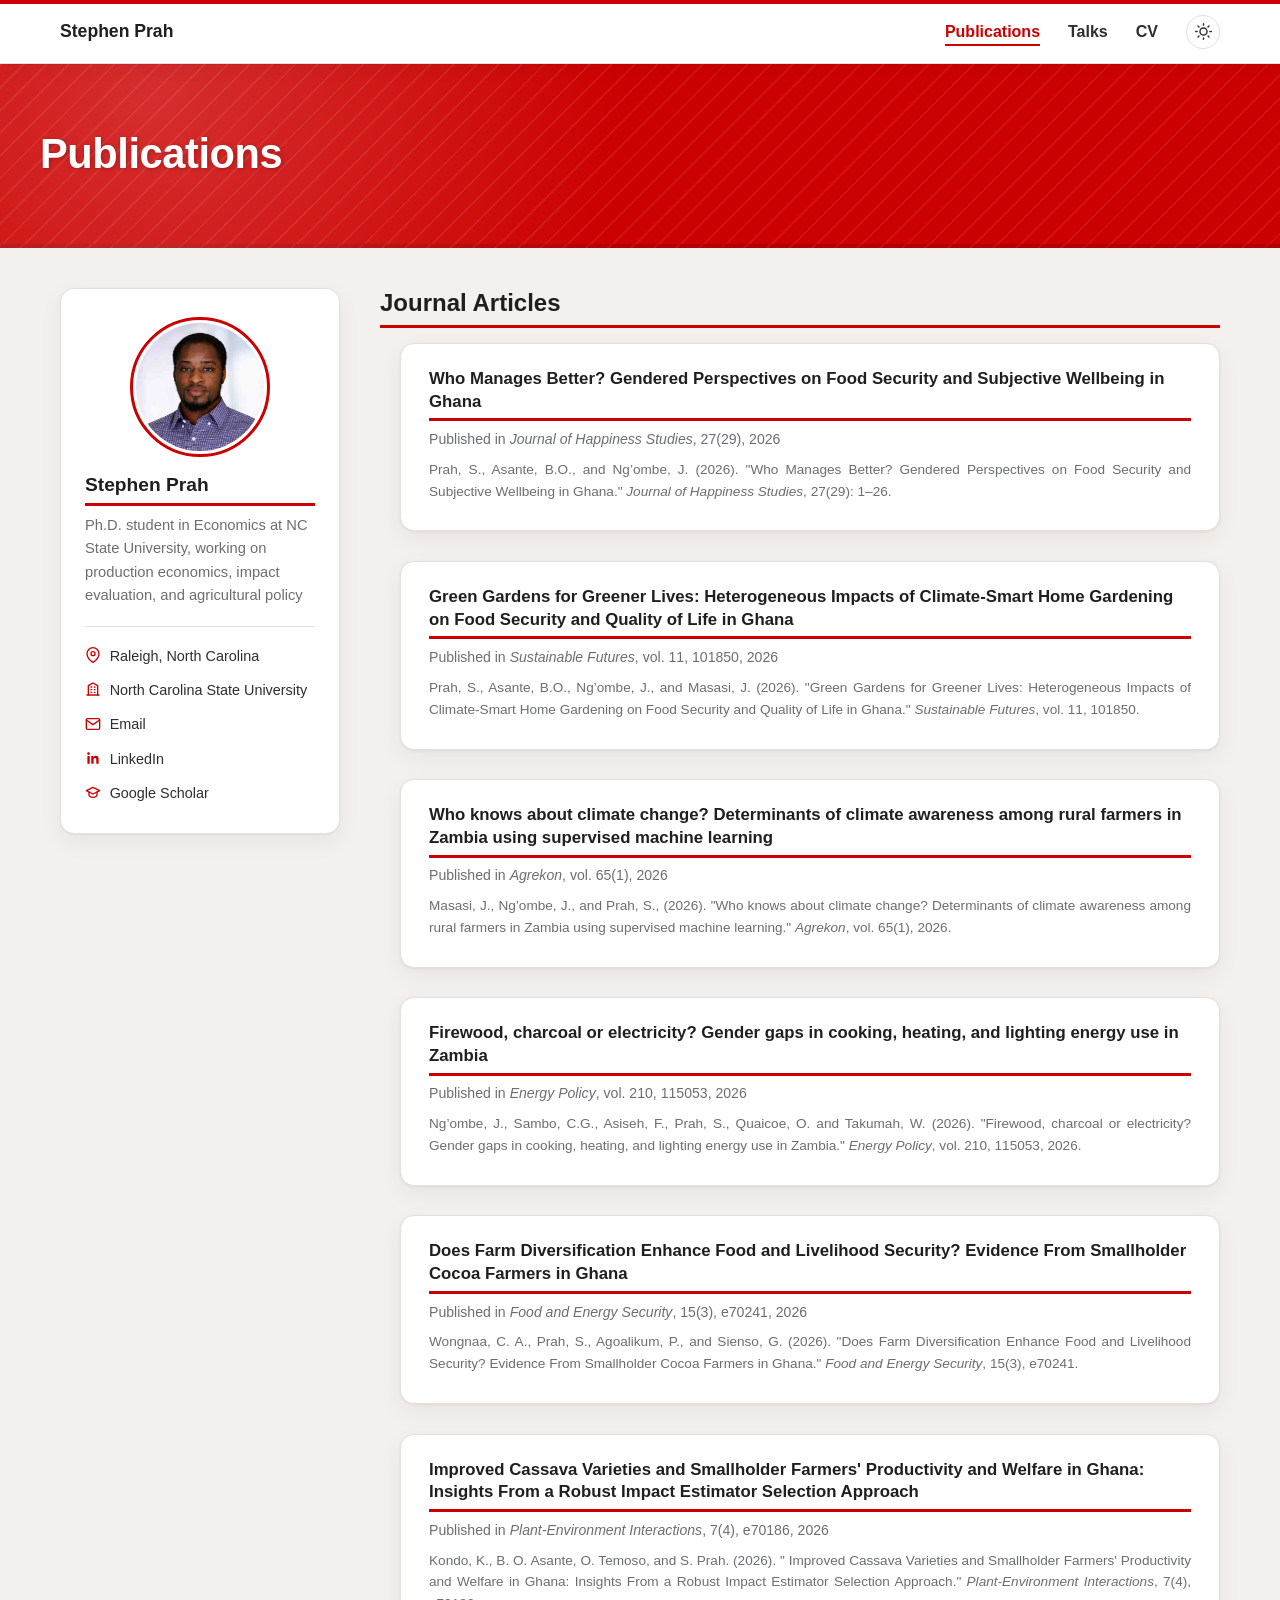
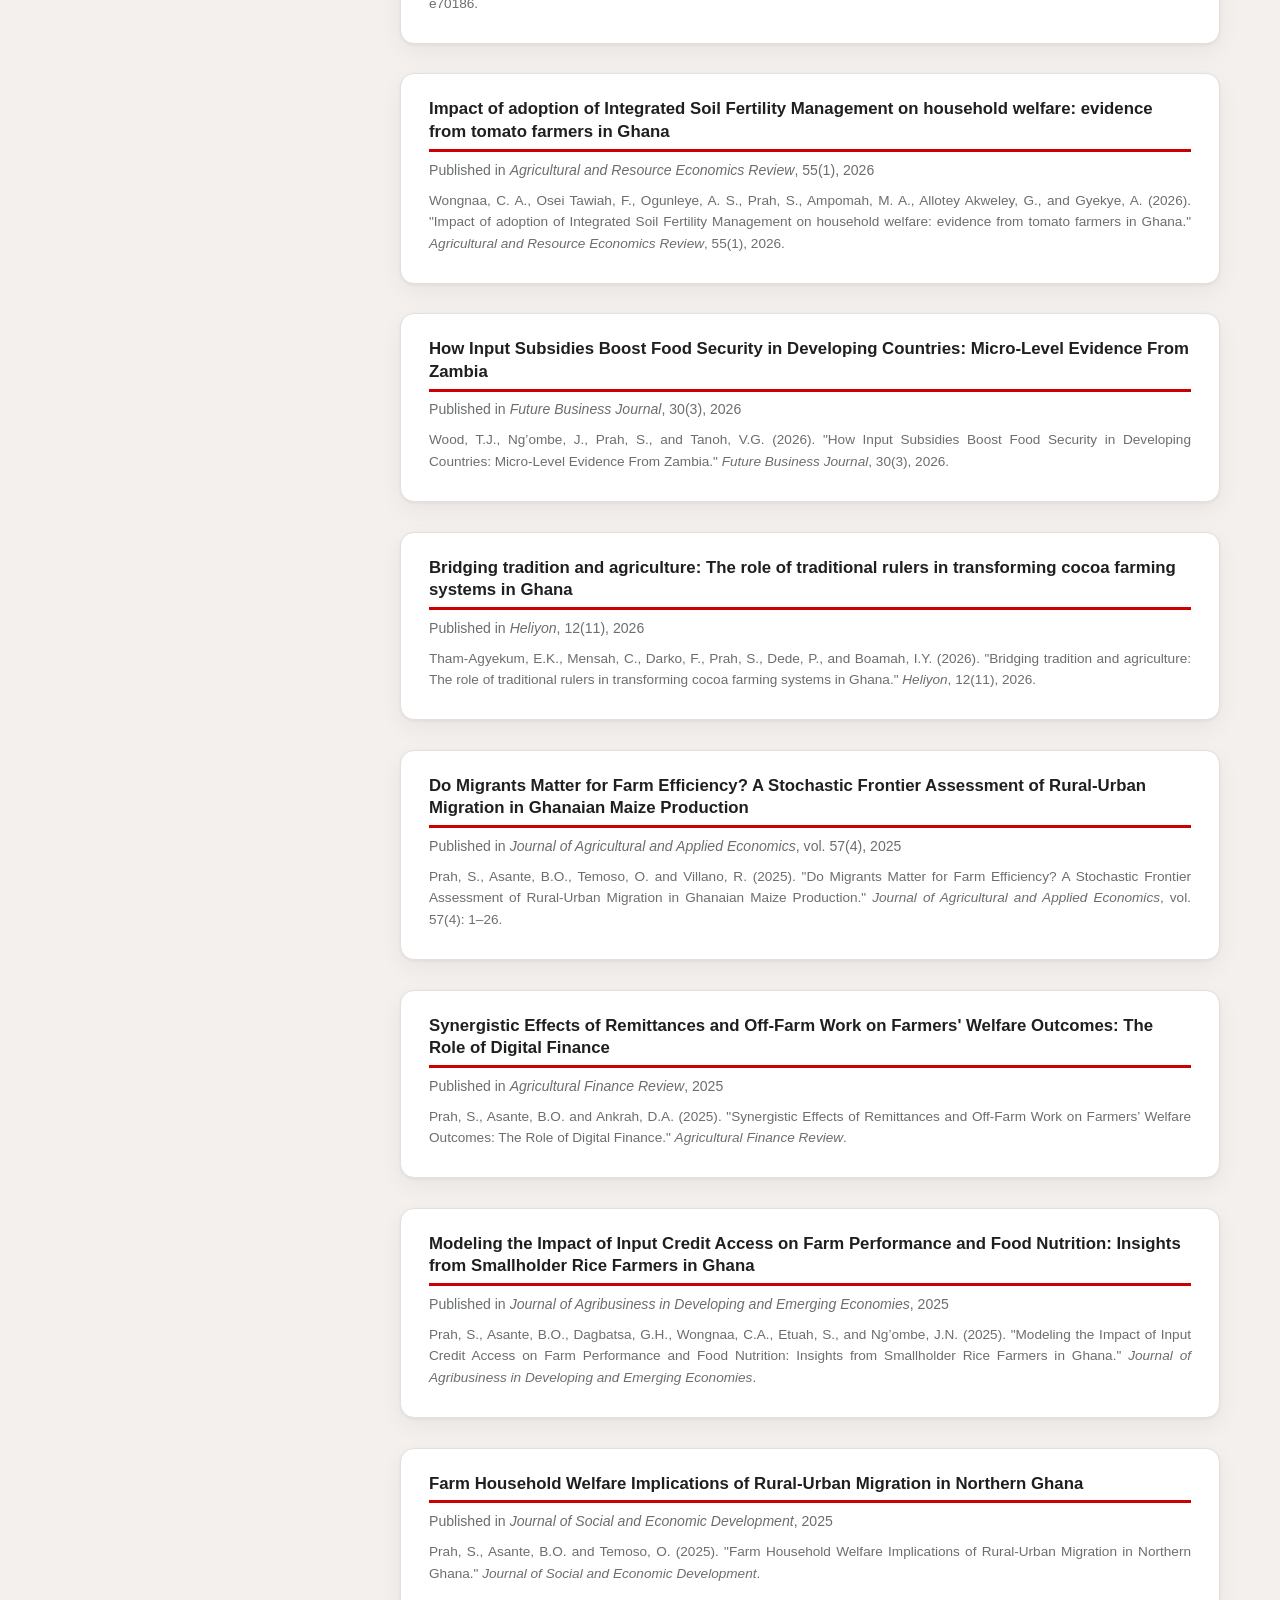
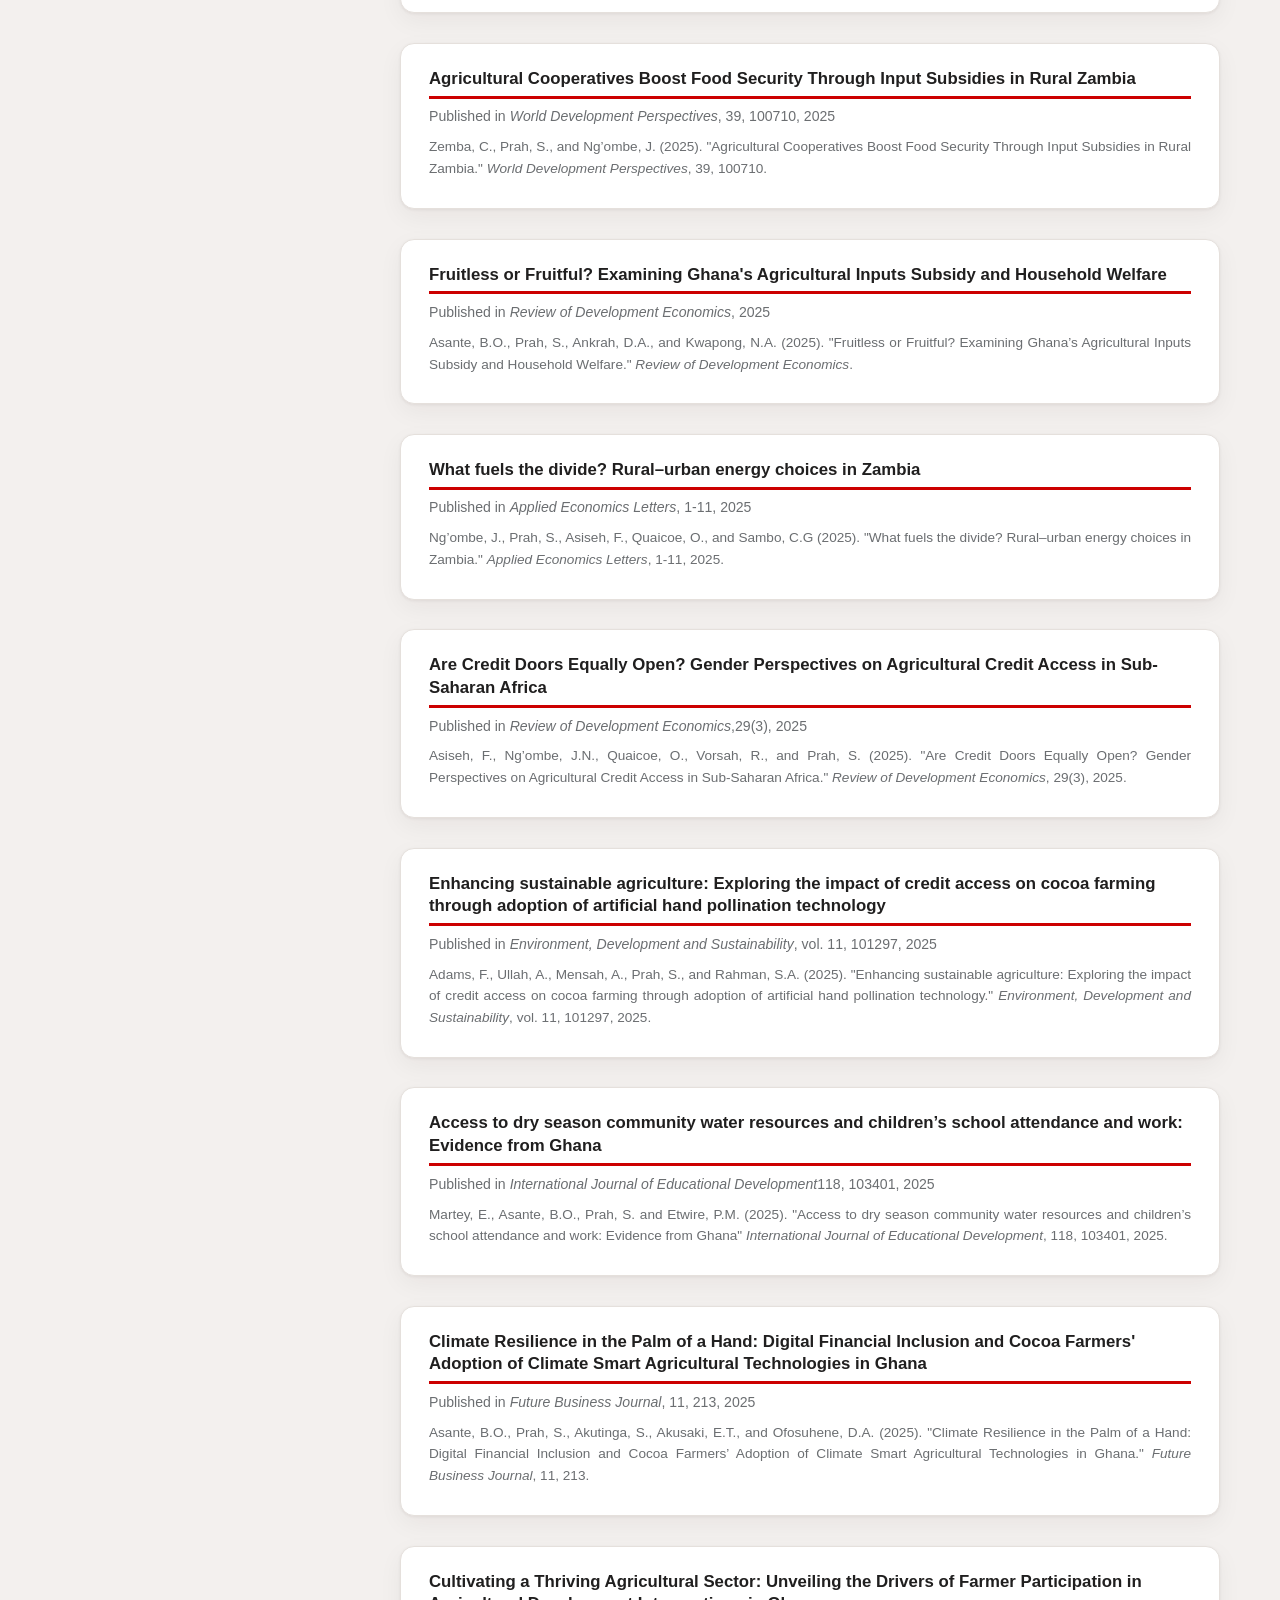
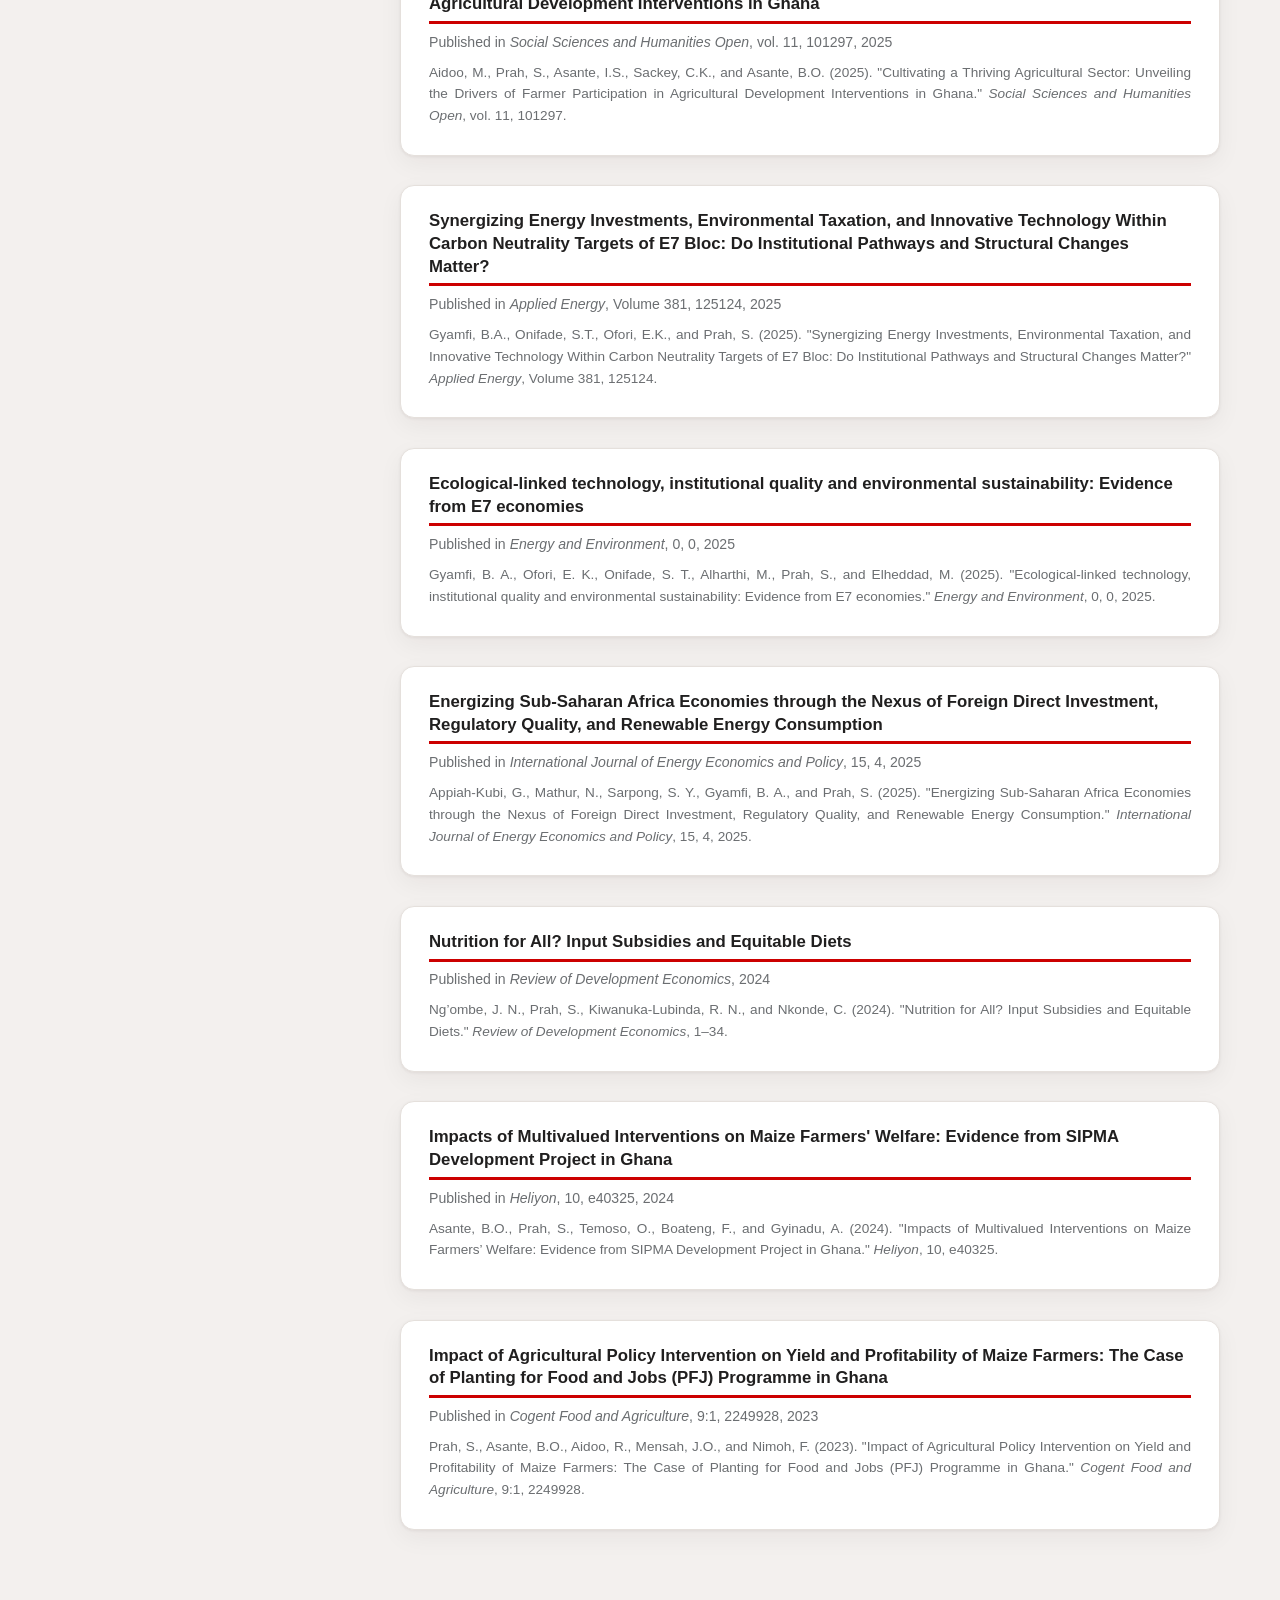
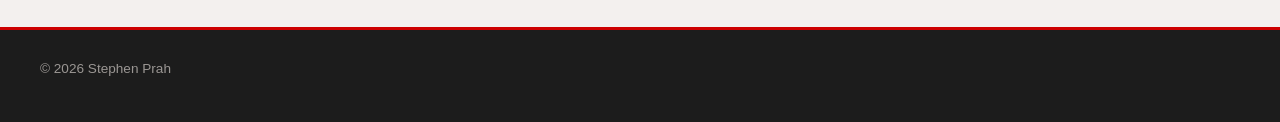
==== commit 1227b8d6: "update publications" ====
--- a/publications.html
+++ b/publications.html
@@ -172,6 +172,12 @@
         <p class="entry-citation">Ng’ombe, J., Prah, S., Asiseh, F., Quaicoe, O., and Sambo, C.G (2025). &quot;What fuels the divide? Rural–urban energy choices in Zambia.&quot; <i>Applied Economics Letters</i>, 1-11,  2025.</p>
       </li>
 
+       <li class="entry-card">
+        <h3>Are Credit Doors Equally Open? Gender Perspectives on Agricultural Credit Access in Sub-Saharan Africa</h3>
+        <p class="entry-venue">Published in <i>Review of Development Economics</i>,29(3), 2025</p>
+        <p class="entry-citation">Asiseh, F., Ng’ombe, J.N., Quaicoe, O., Vorsah, R., and Prah, S. (2025). &quot;Are Credit Doors Equally Open? Gender Perspectives on Agricultural Credit Access in Sub-Saharan Africa.&quot; <i>Review of Development Economics</i>, 29(3), 2025.</p>
+      </li>
+
       <li class="entry-card">
         <h3>Enhancing sustainable agriculture: Exploring the impact of credit access on cocoa farming through adoption of artificial hand pollination technology</h3>
         <p class="entry-venue">Published in <i>Environment, Development and Sustainability</i>, vol. 11, 101297, 2025</p>
@@ -200,6 +206,18 @@
         <h3>Synergizing Energy Investments, Environmental Taxation, and Innovative Technology Within Carbon Neutrality Targets of E7 Bloc: Do Institutional Pathways and Structural Changes Matter?</h3>
         <p class="entry-venue">Published in <i>Applied Energy</i>, Volume 381, 125124, 2025</p>
         <p class="entry-citation">Gyamfi, B.A., Onifade, S.T., Ofori, E.K., and Prah, S. (2025). &quot;Synergizing Energy Investments, Environmental Taxation, and Innovative Technology Within Carbon Neutrality Targets of E7 Bloc: Do Institutional Pathways and Structural Changes Matter?&quot; <i>Applied Energy</i>, Volume 381, 125124.</p>
+      </li>
+
+      <li class="entry-card">
+        <h3>Ecological-linked technology, institutional quality and environmental sustainability: Evidence from E7 economies</h3>
+        <p class="entry-venue">Published in <i>Energy and Environment</i>, 0, 0, 2025</p>
+        <p class="entry-citation">Gyamfi, B. A., Ofori, E. K., Onifade, S. T., Alharthi, M., Prah, S., and Elheddad, M. (2025). &quot;Ecological-linked technology, institutional quality and environmental sustainability: Evidence from E7 economies.&quot; <i>Energy and Environment</i>, 0, 0, 2025.</p>
+      </li>
+
+      <li class="entry-card">
+        <h3>Energizing Sub-Saharan Africa Economies through the Nexus of Foreign Direct Investment, Regulatory Quality, and Renewable Energy Consumption</h3>
+        <p class="entry-venue">Published in <i>International Journal of Energy Economics and Policy</i>, 15, 4, 2025</p>
+        <p class="entry-citation">Appiah-Kubi, G., Mathur, N., Sarpong, S. Y., Gyamfi, B. A., and Prah, S. (2025). &quot;Energizing Sub-Saharan Africa Economies through the Nexus of Foreign Direct Investment, Regulatory Quality, and Renewable Energy Consumption.&quot; <i>International Journal of Energy Economics and Policy</i>, 15, 4, 2025.</p>
       </li>
 
       <li class="entry-card">
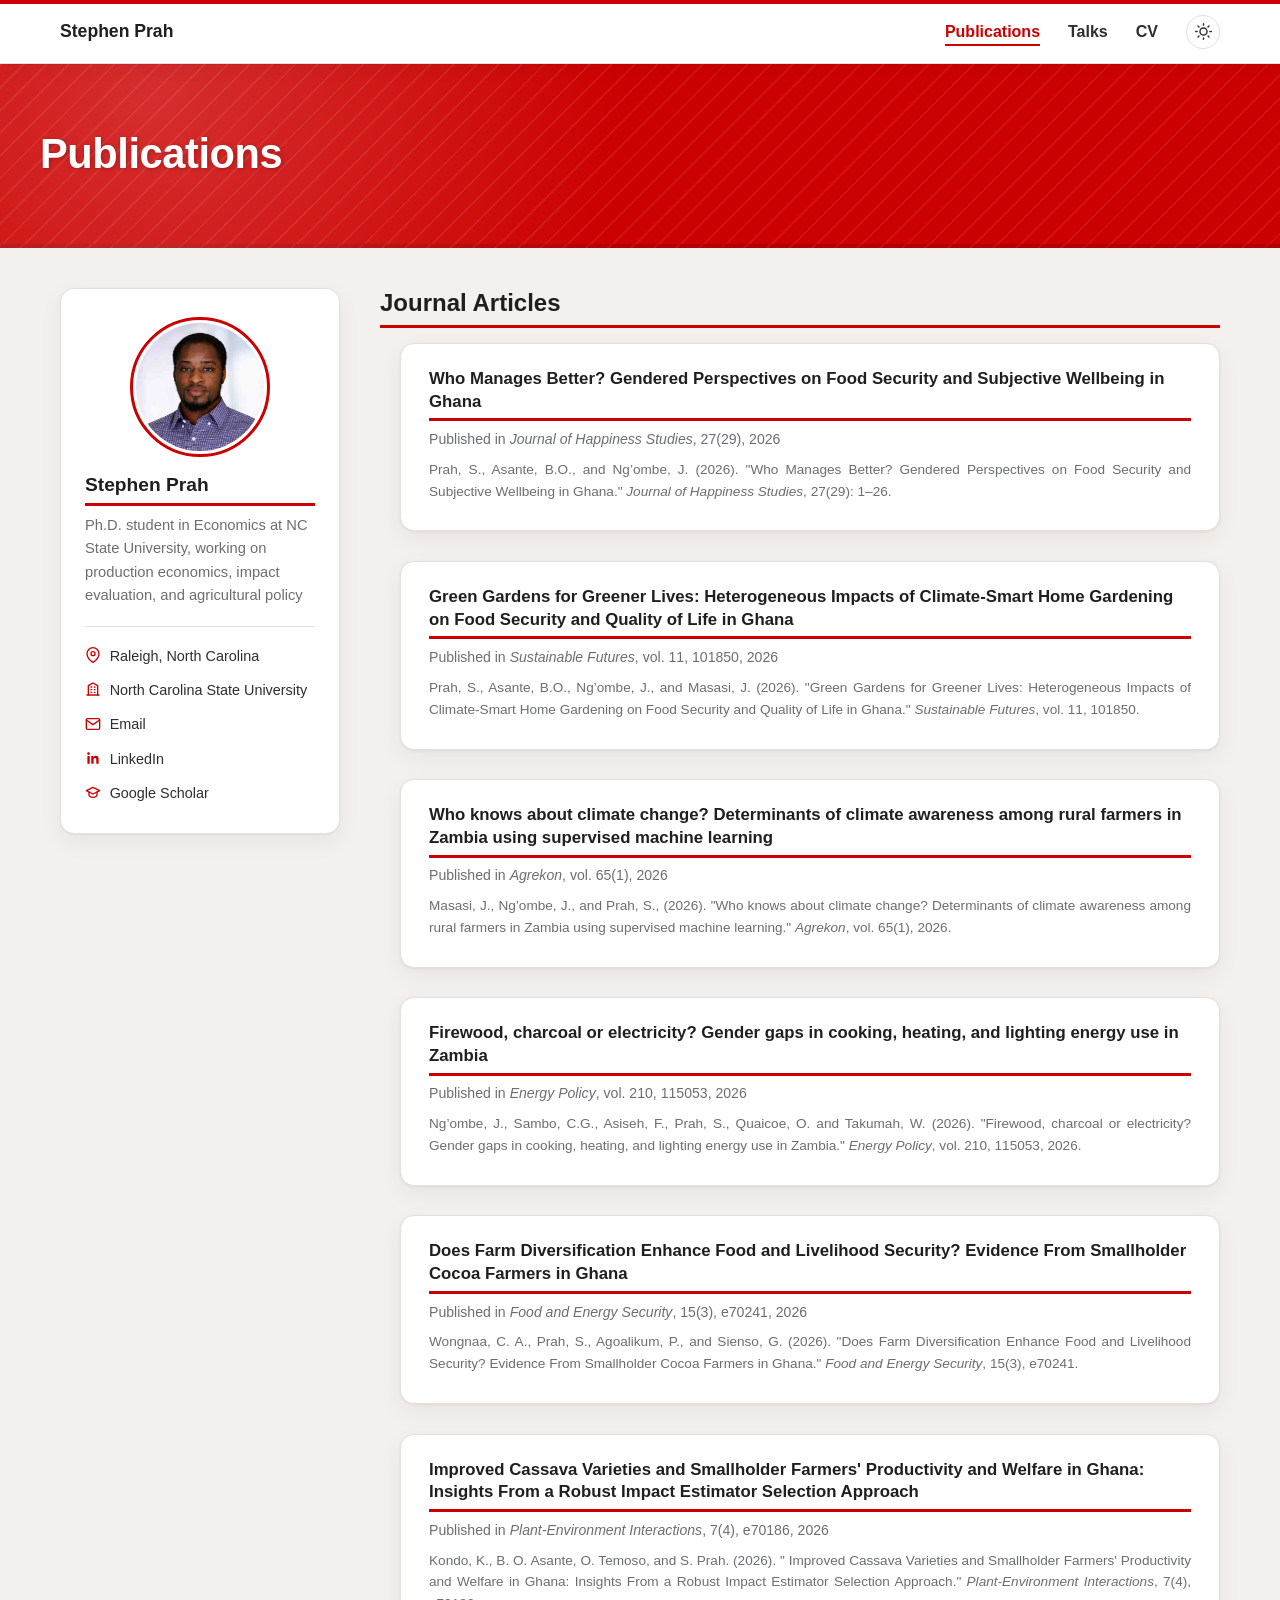
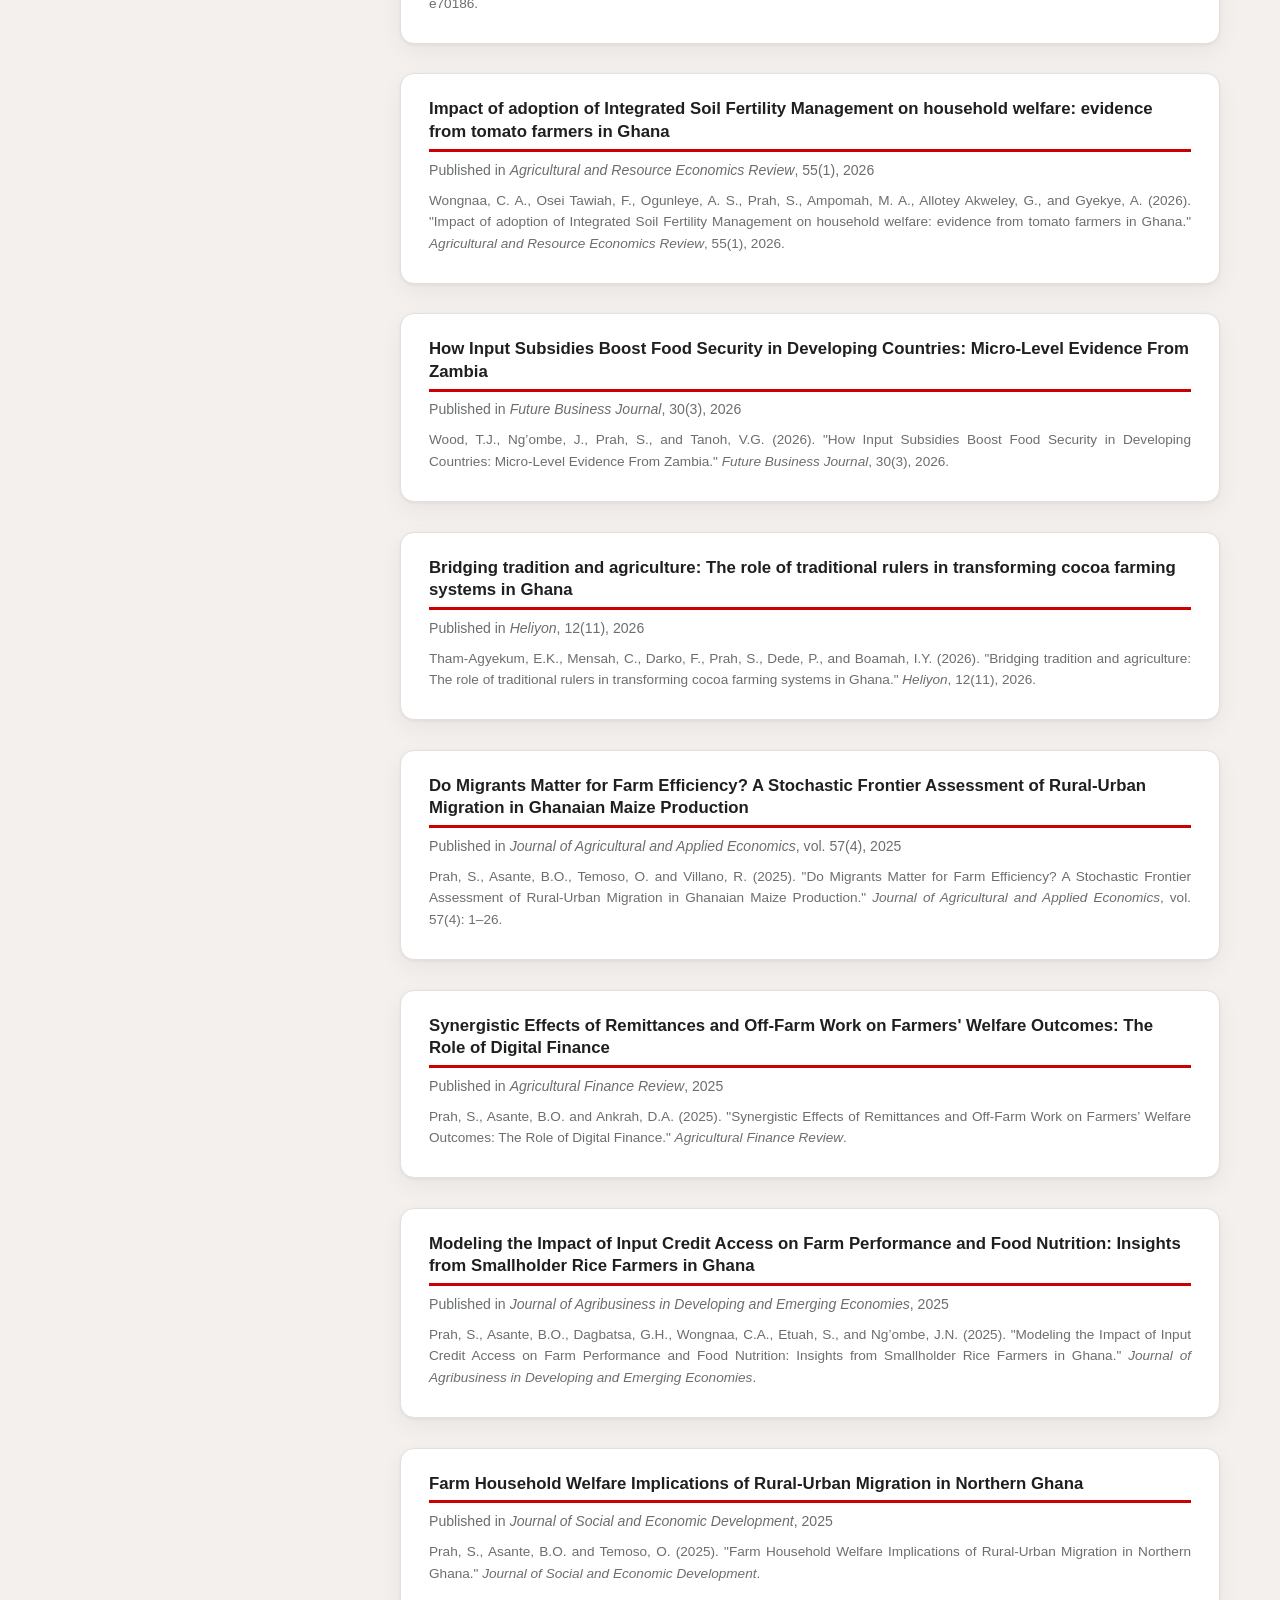
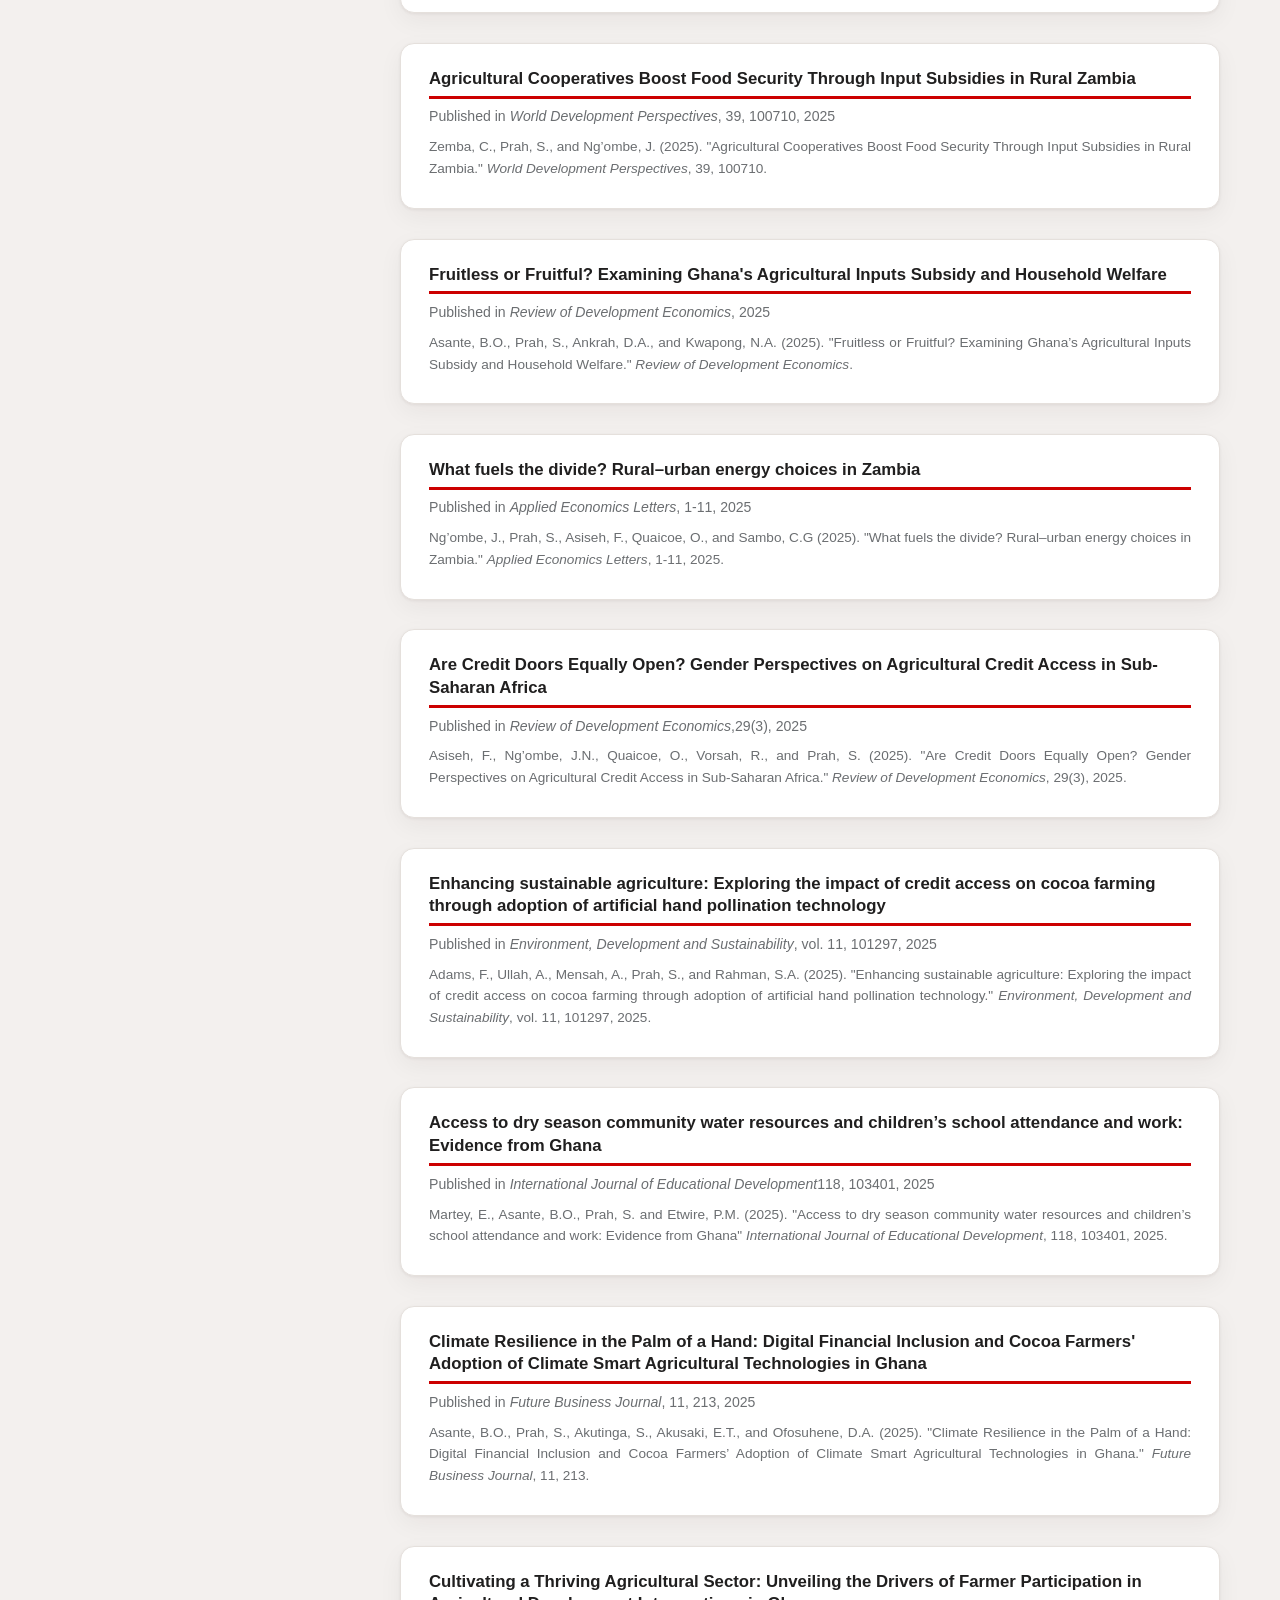
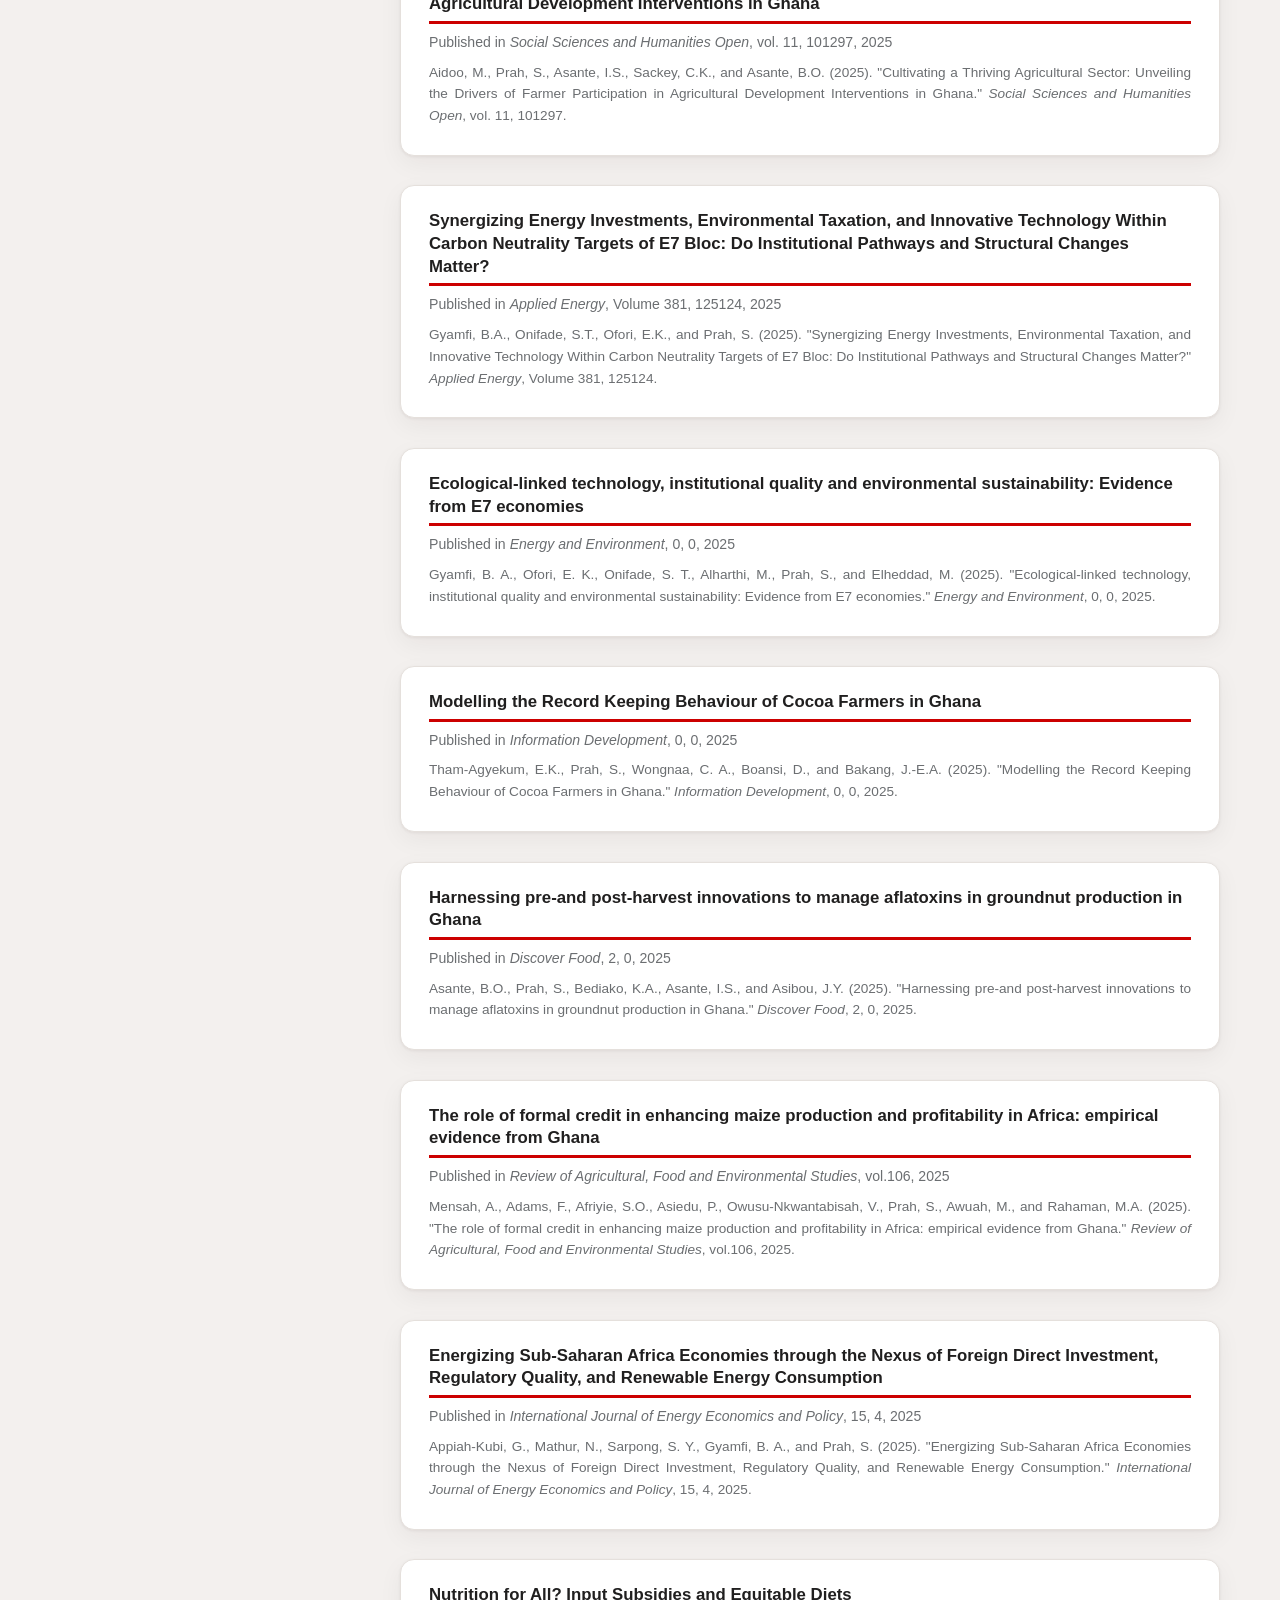
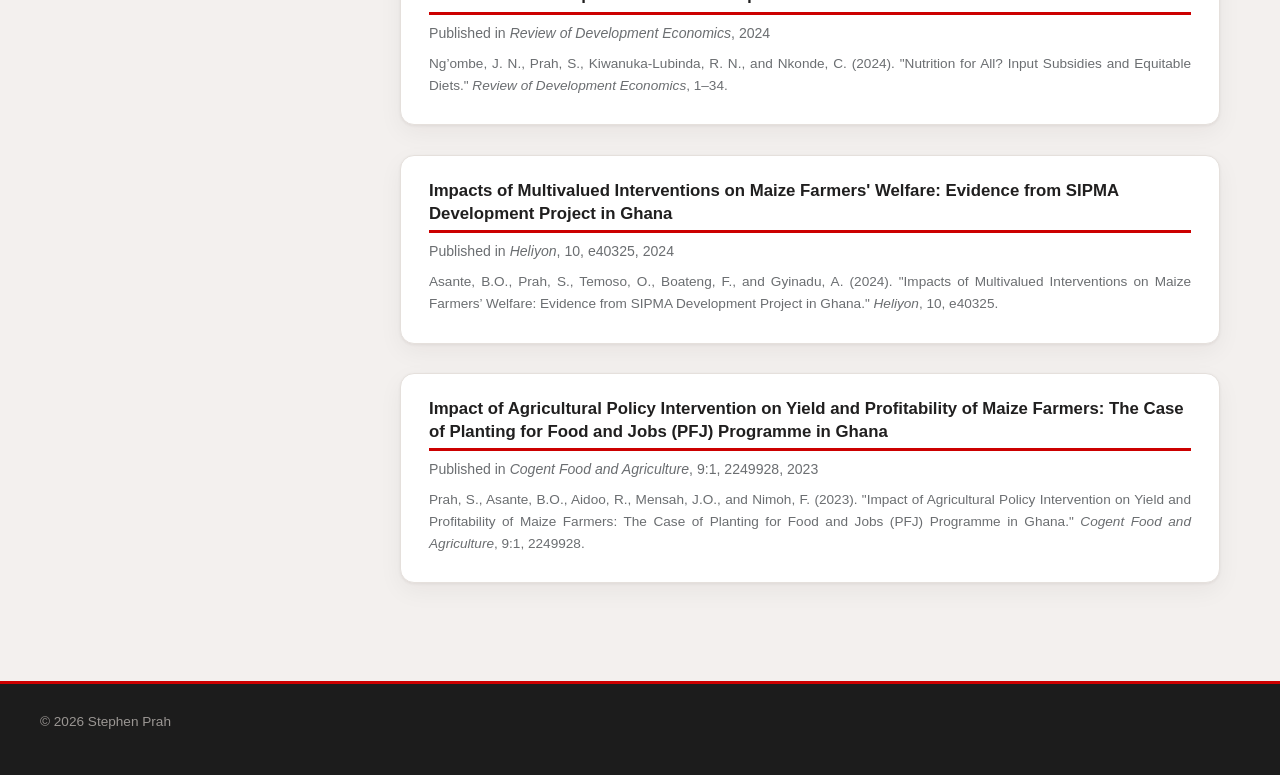
==== commit 237f8670: "update publications" ====
--- a/publications.html
+++ b/publications.html
@@ -215,6 +215,24 @@
       </li>
 
       <li class="entry-card">
+        <h3>Modelling the Record Keeping Behaviour of Cocoa Farmers in Ghana</h3>
+        <p class="entry-venue">Published in <i>Information Development</i>, 0, 0, 2025</p>
+        <p class="entry-citation">Tham-Agyekum, E.K., Prah, S., Wongnaa, C. A., Boansi, D., and Bakang, J.-E.A. (2025). &quot;Modelling the Record Keeping Behaviour of Cocoa Farmers in Ghana.&quot; <i>Information Development</i>, 0, 0, 2025.</p>
+      </li>
+
+       <li class="entry-card">
+        <h3>Harnessing pre-and post-harvest innovations to manage aflatoxins in groundnut production in Ghana</h3>
+        <p class="entry-venue">Published in <i>Discover Food</i>, 2, 0, 2025</p>
+        <p class="entry-citation">Asante, B.O., Prah, S., Bediako, K.A., Asante, I.S., and Asibou, J.Y. (2025). &quot;Harnessing pre-and post-harvest innovations to manage aflatoxins in groundnut production in Ghana.&quot; <i>Discover Food</i>, 2, 0, 2025.</p>
+      </li>
+
+       <li class="entry-card">
+        <h3>The role of formal credit in enhancing maize production and profitability in Africa: empirical evidence from Ghana</h3>
+        <p class="entry-venue">Published in <i>Review of Agricultural, Food and Environmental Studies</i>, vol.106, 2025</p>
+        <p class="entry-citation">Mensah, A., Adams, F., Afriyie, S.O., Asiedu, P., Owusu-Nkwantabisah, V., Prah, S., Awuah, M., and Rahaman, M.A. (2025). &quot;The role of formal credit in enhancing maize production and profitability in Africa: empirical evidence from Ghana.&quot; <i>Review of Agricultural, Food and Environmental Studies</i>, vol.106, 2025.</p>
+      </li>
+
+      <li class="entry-card">
         <h3>Energizing Sub-Saharan Africa Economies through the Nexus of Foreign Direct Investment, Regulatory Quality, and Renewable Energy Consumption</h3>
         <p class="entry-venue">Published in <i>International Journal of Energy Economics and Policy</i>, 15, 4, 2025</p>
         <p class="entry-citation">Appiah-Kubi, G., Mathur, N., Sarpong, S. Y., Gyamfi, B. A., and Prah, S. (2025). &quot;Energizing Sub-Saharan Africa Economies through the Nexus of Foreign Direct Investment, Regulatory Quality, and Renewable Energy Consumption.&quot; <i>International Journal of Energy Economics and Policy</i>, 15, 4, 2025.</p>
